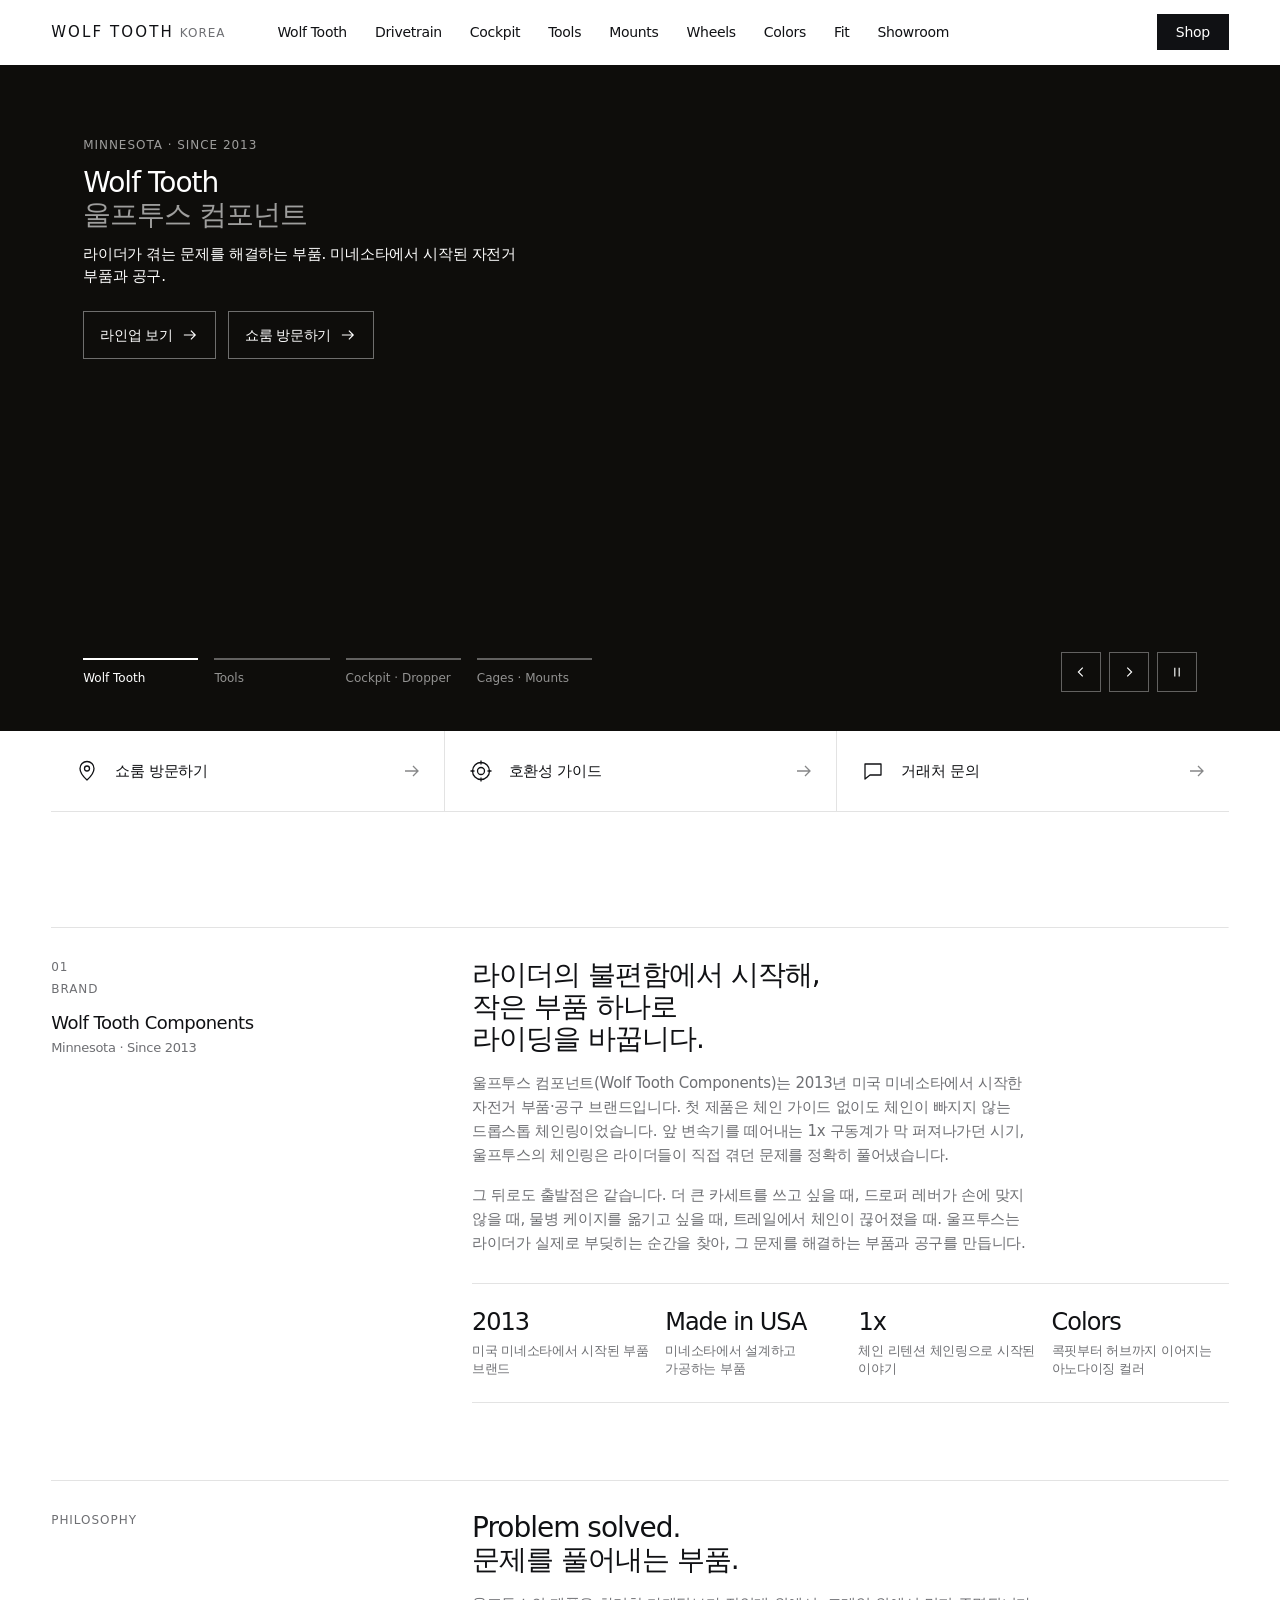
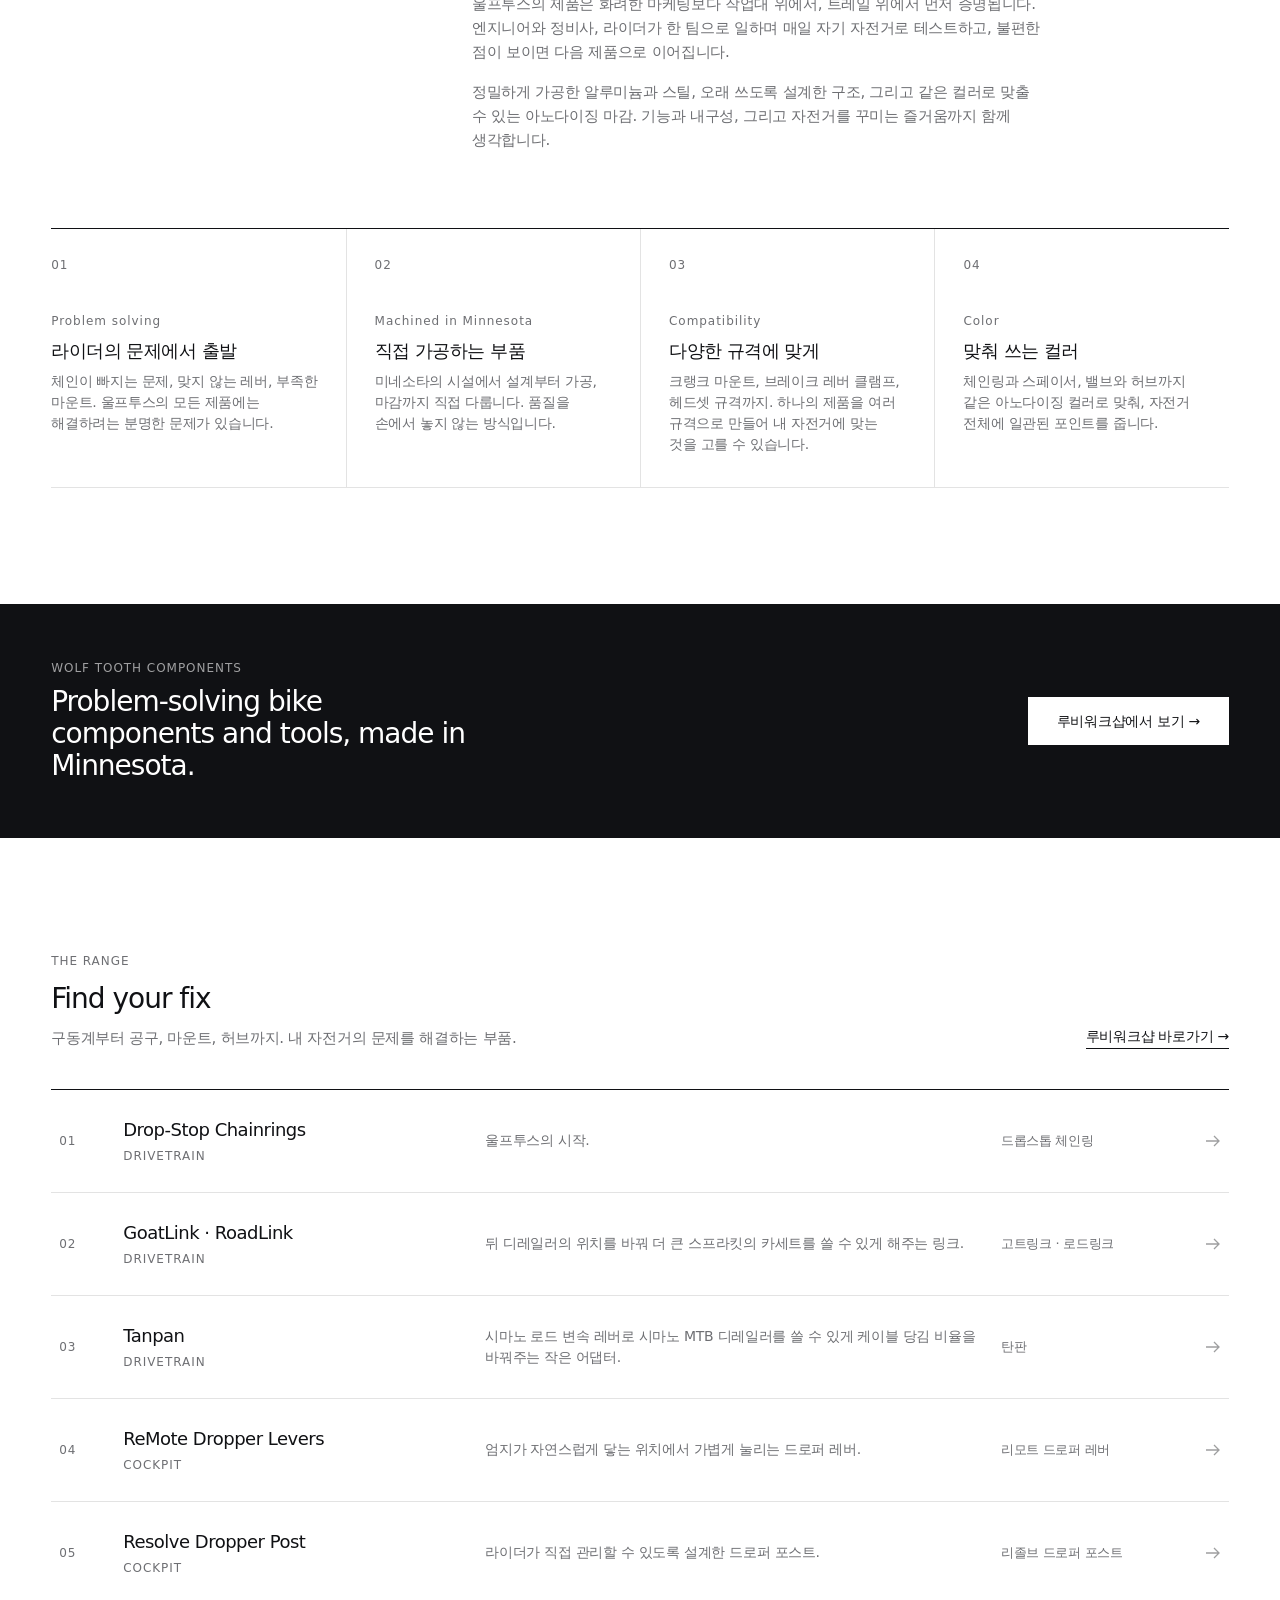
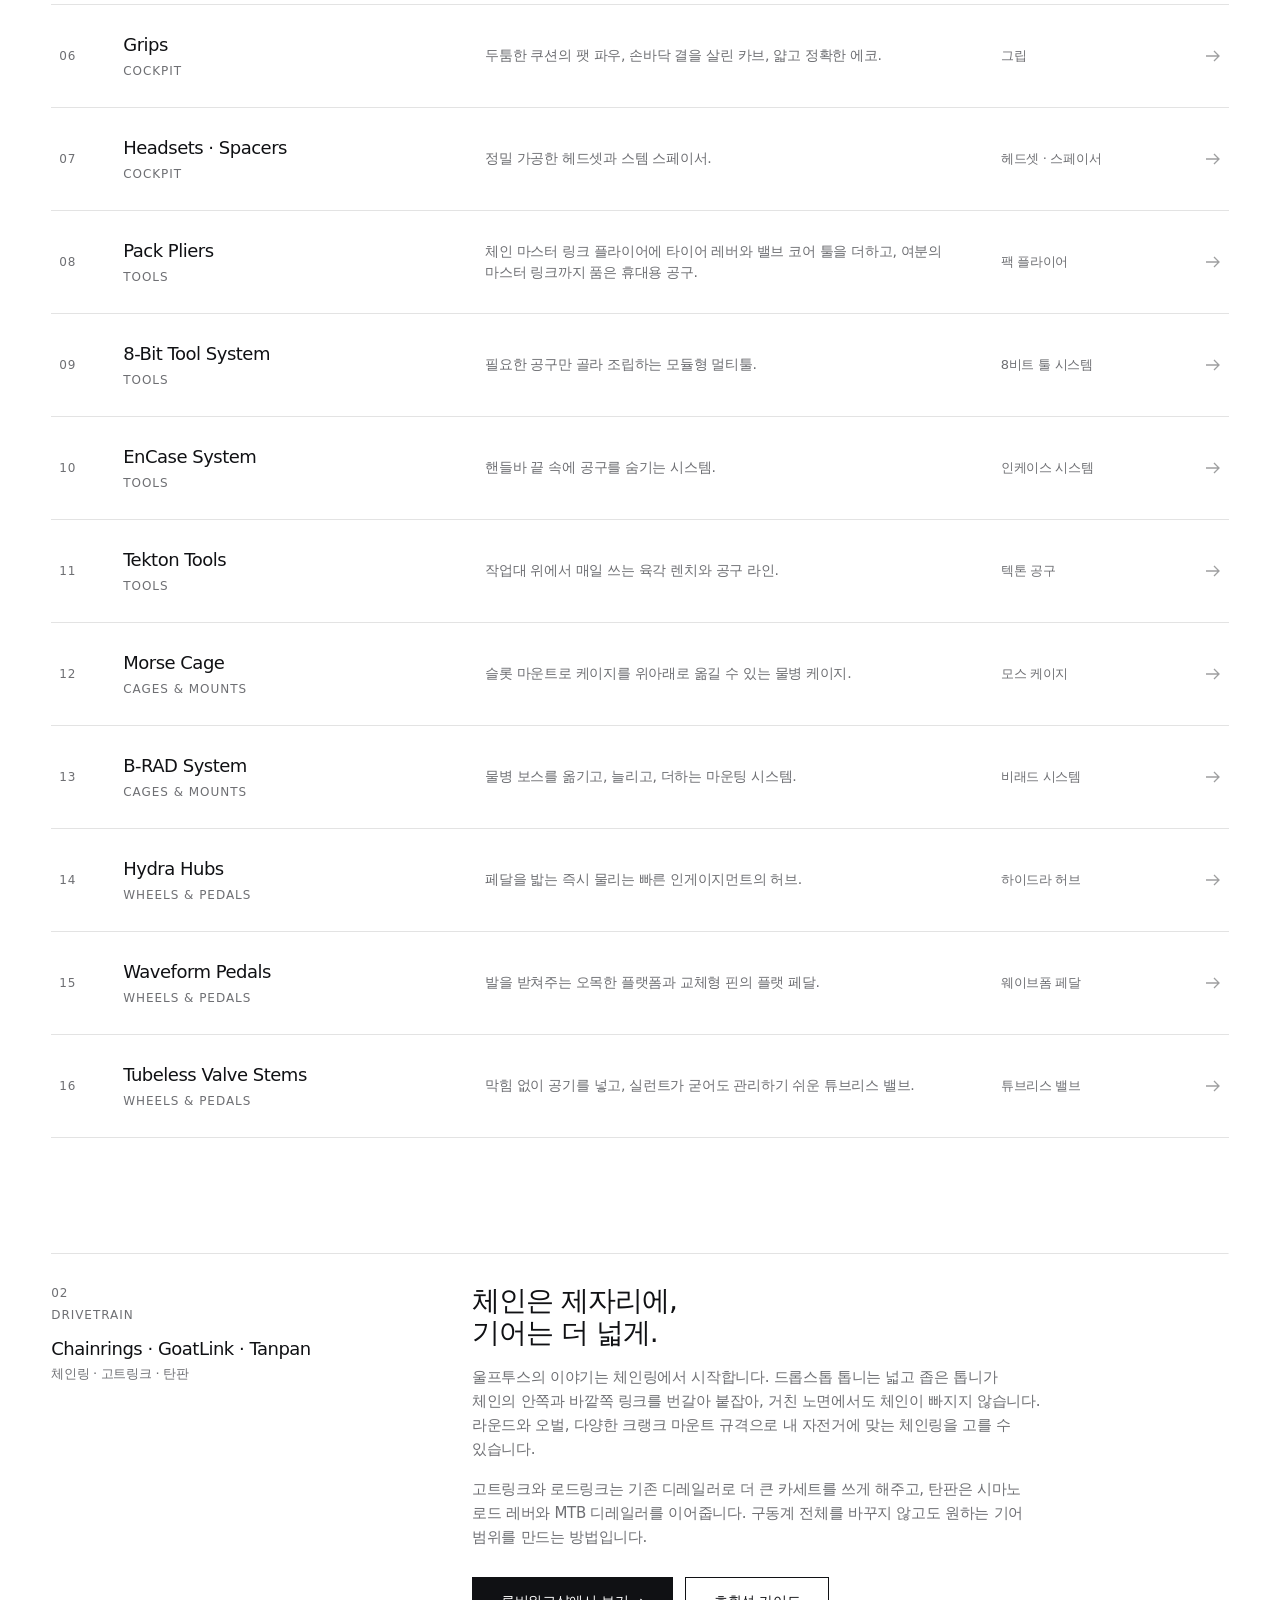
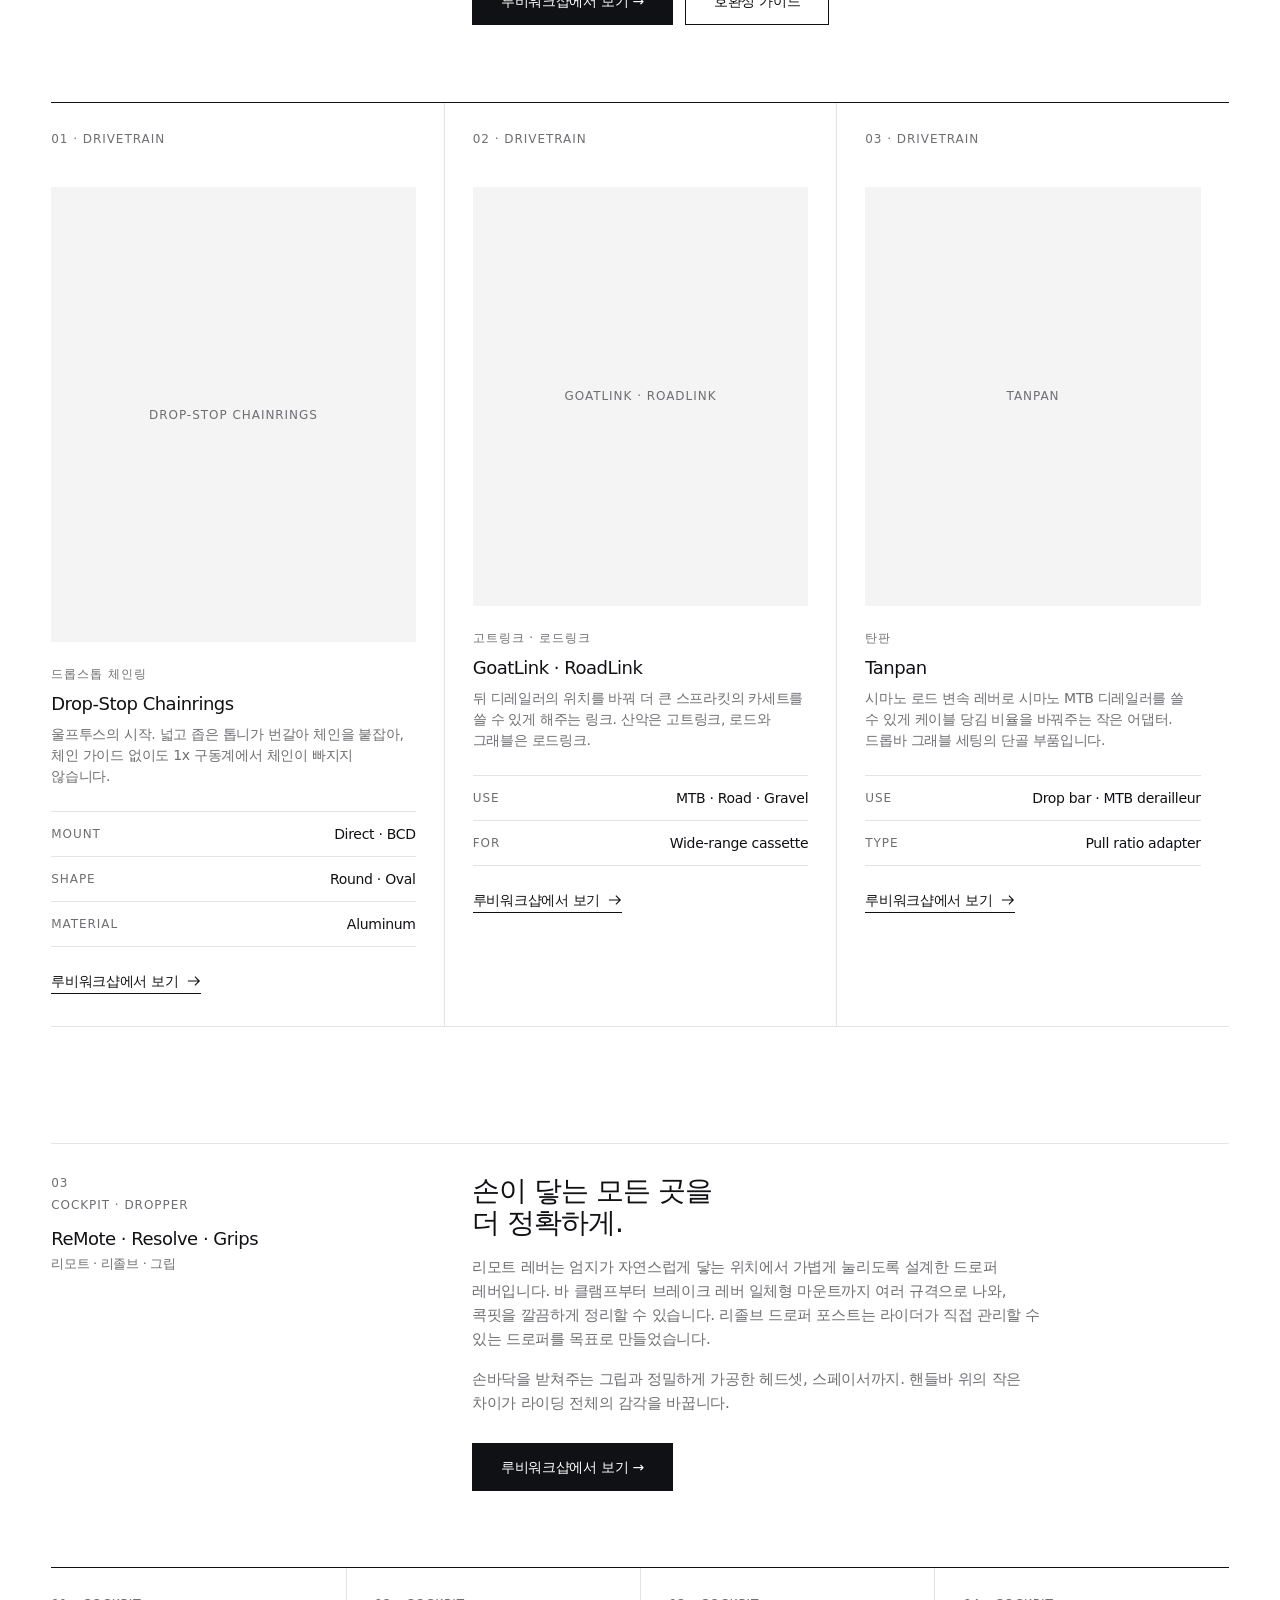
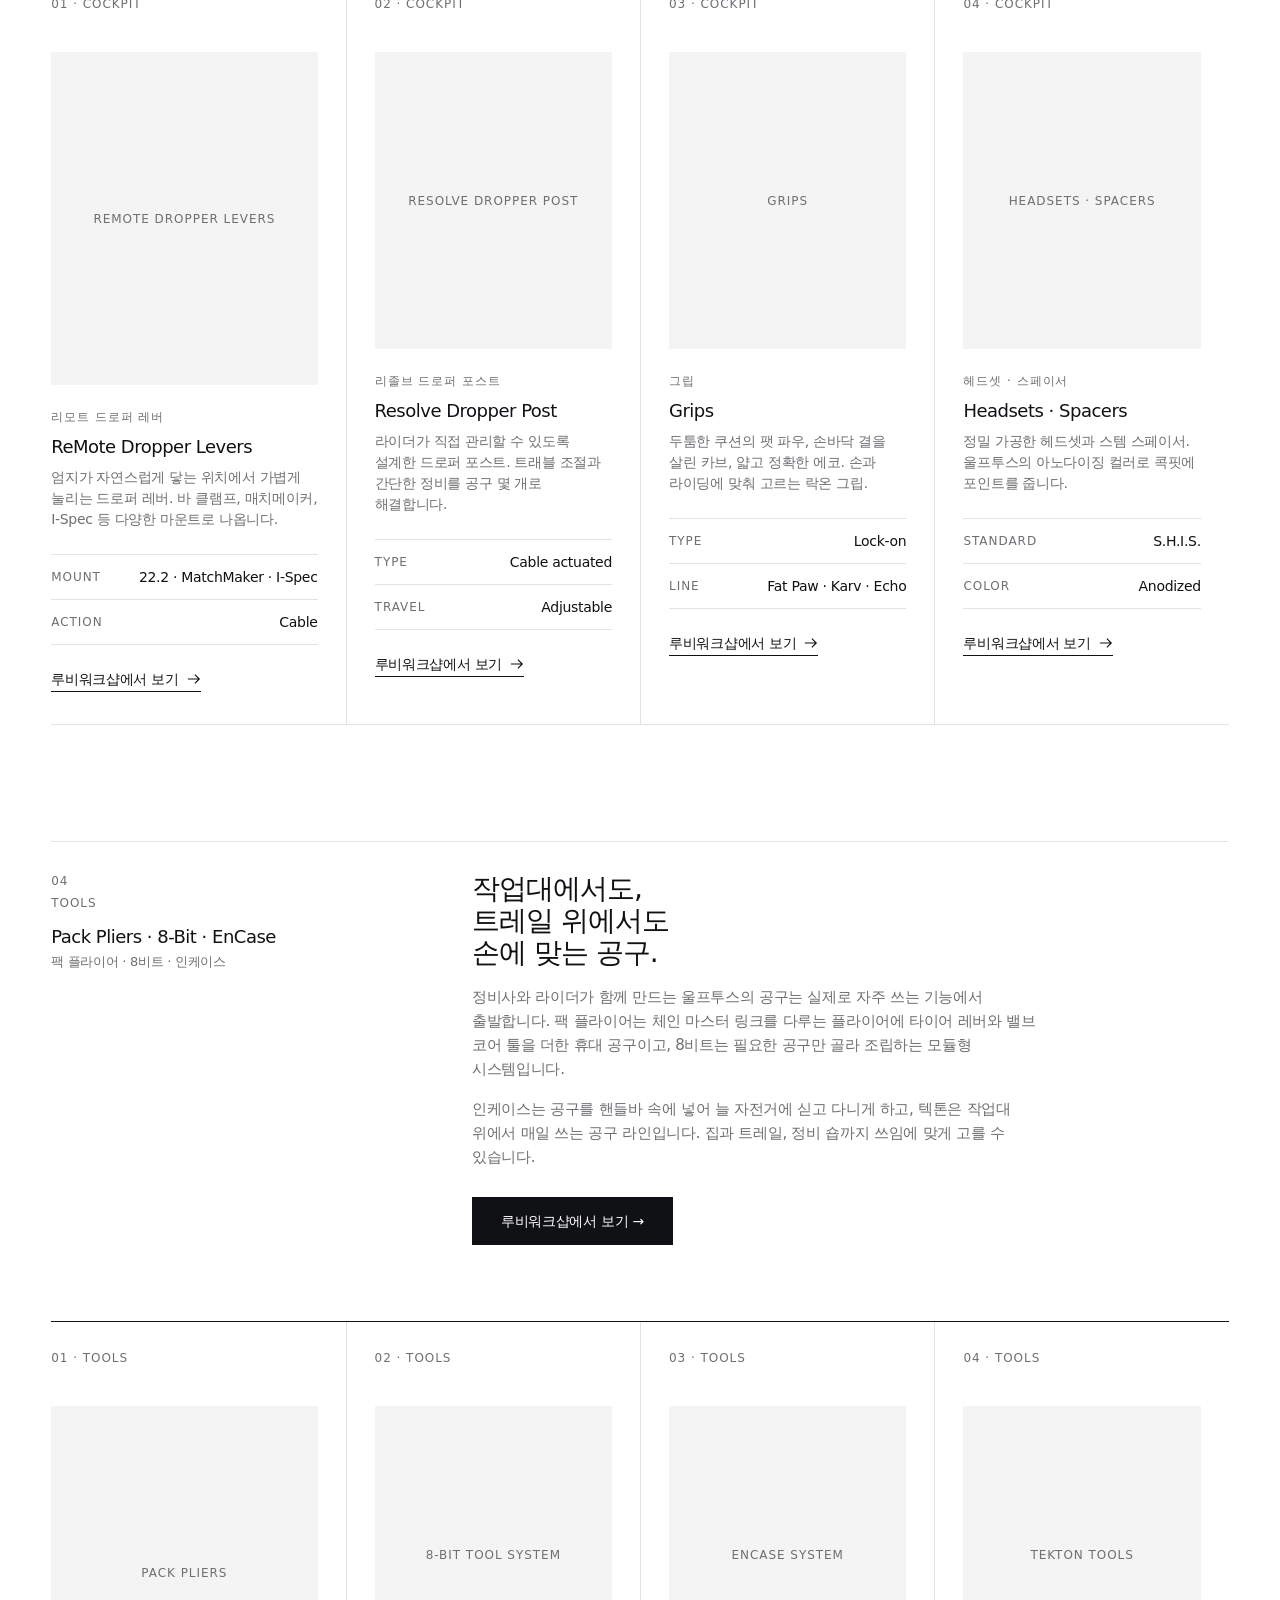
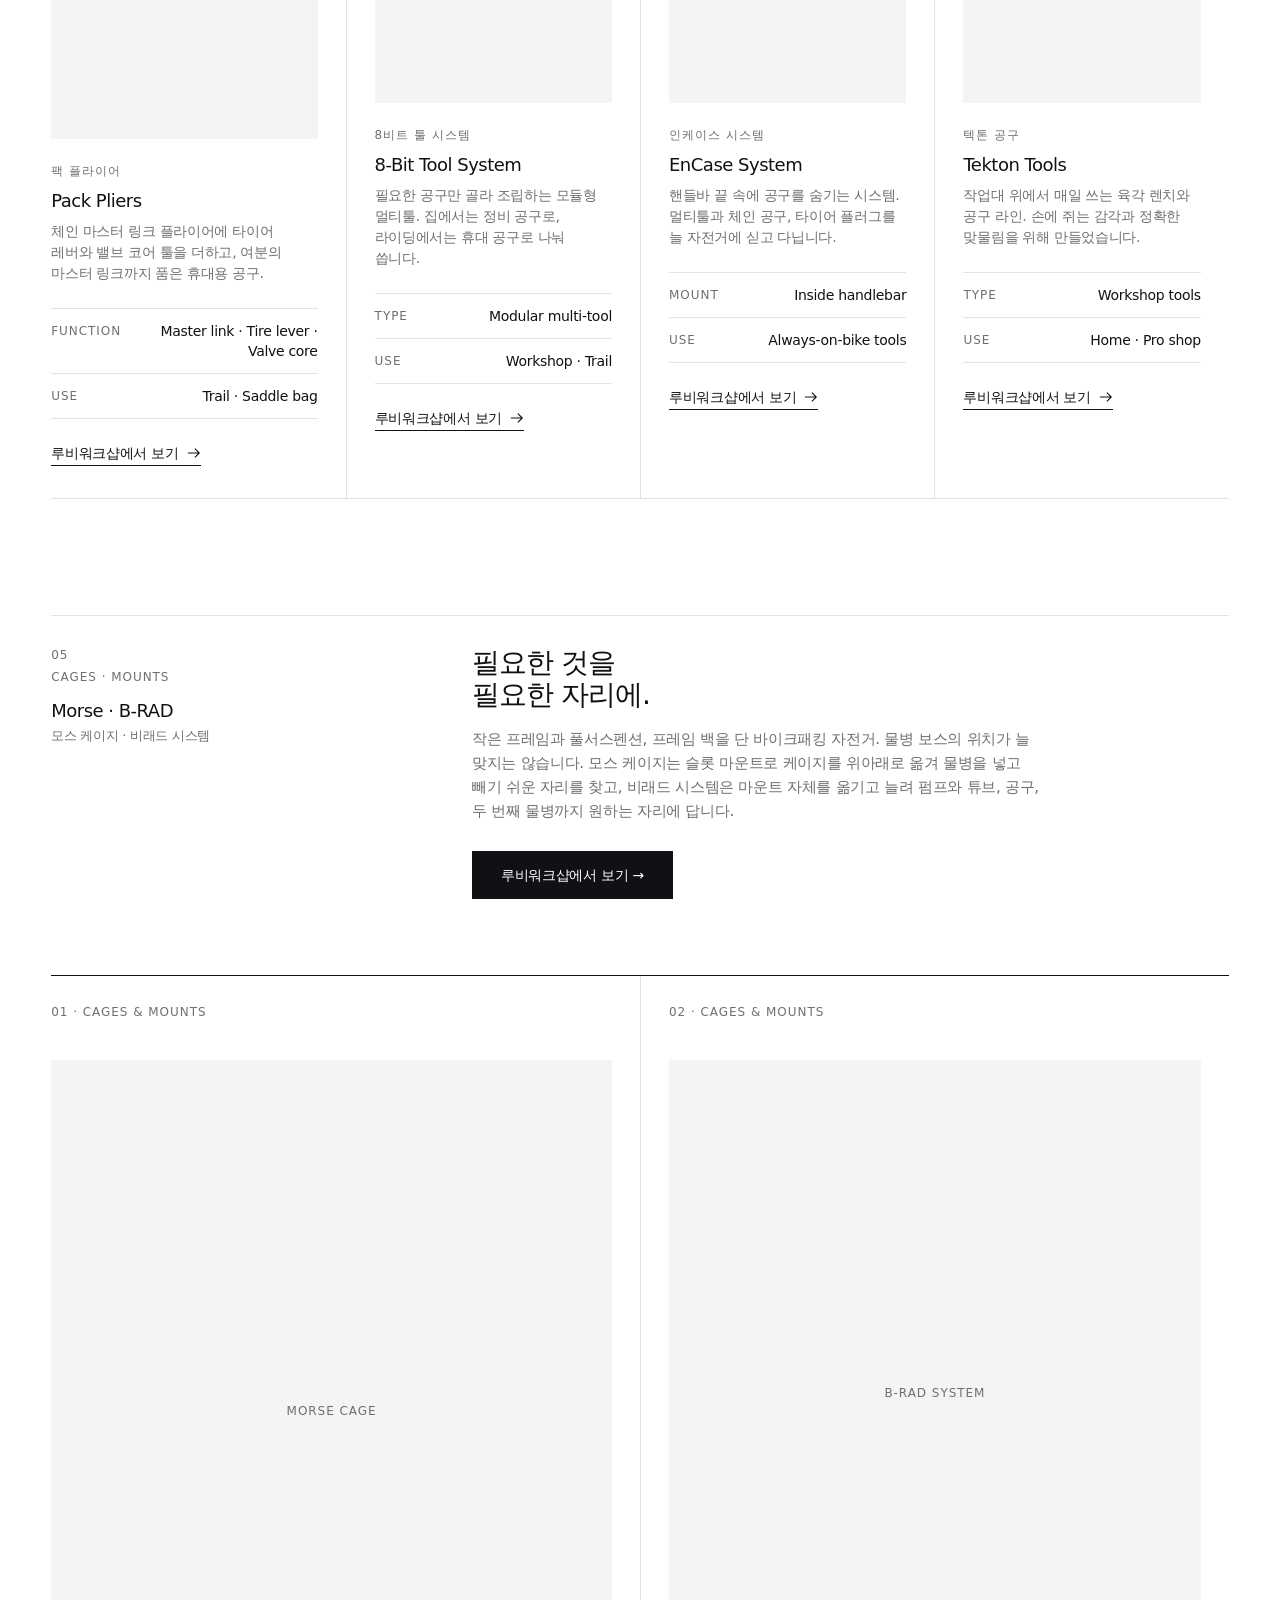
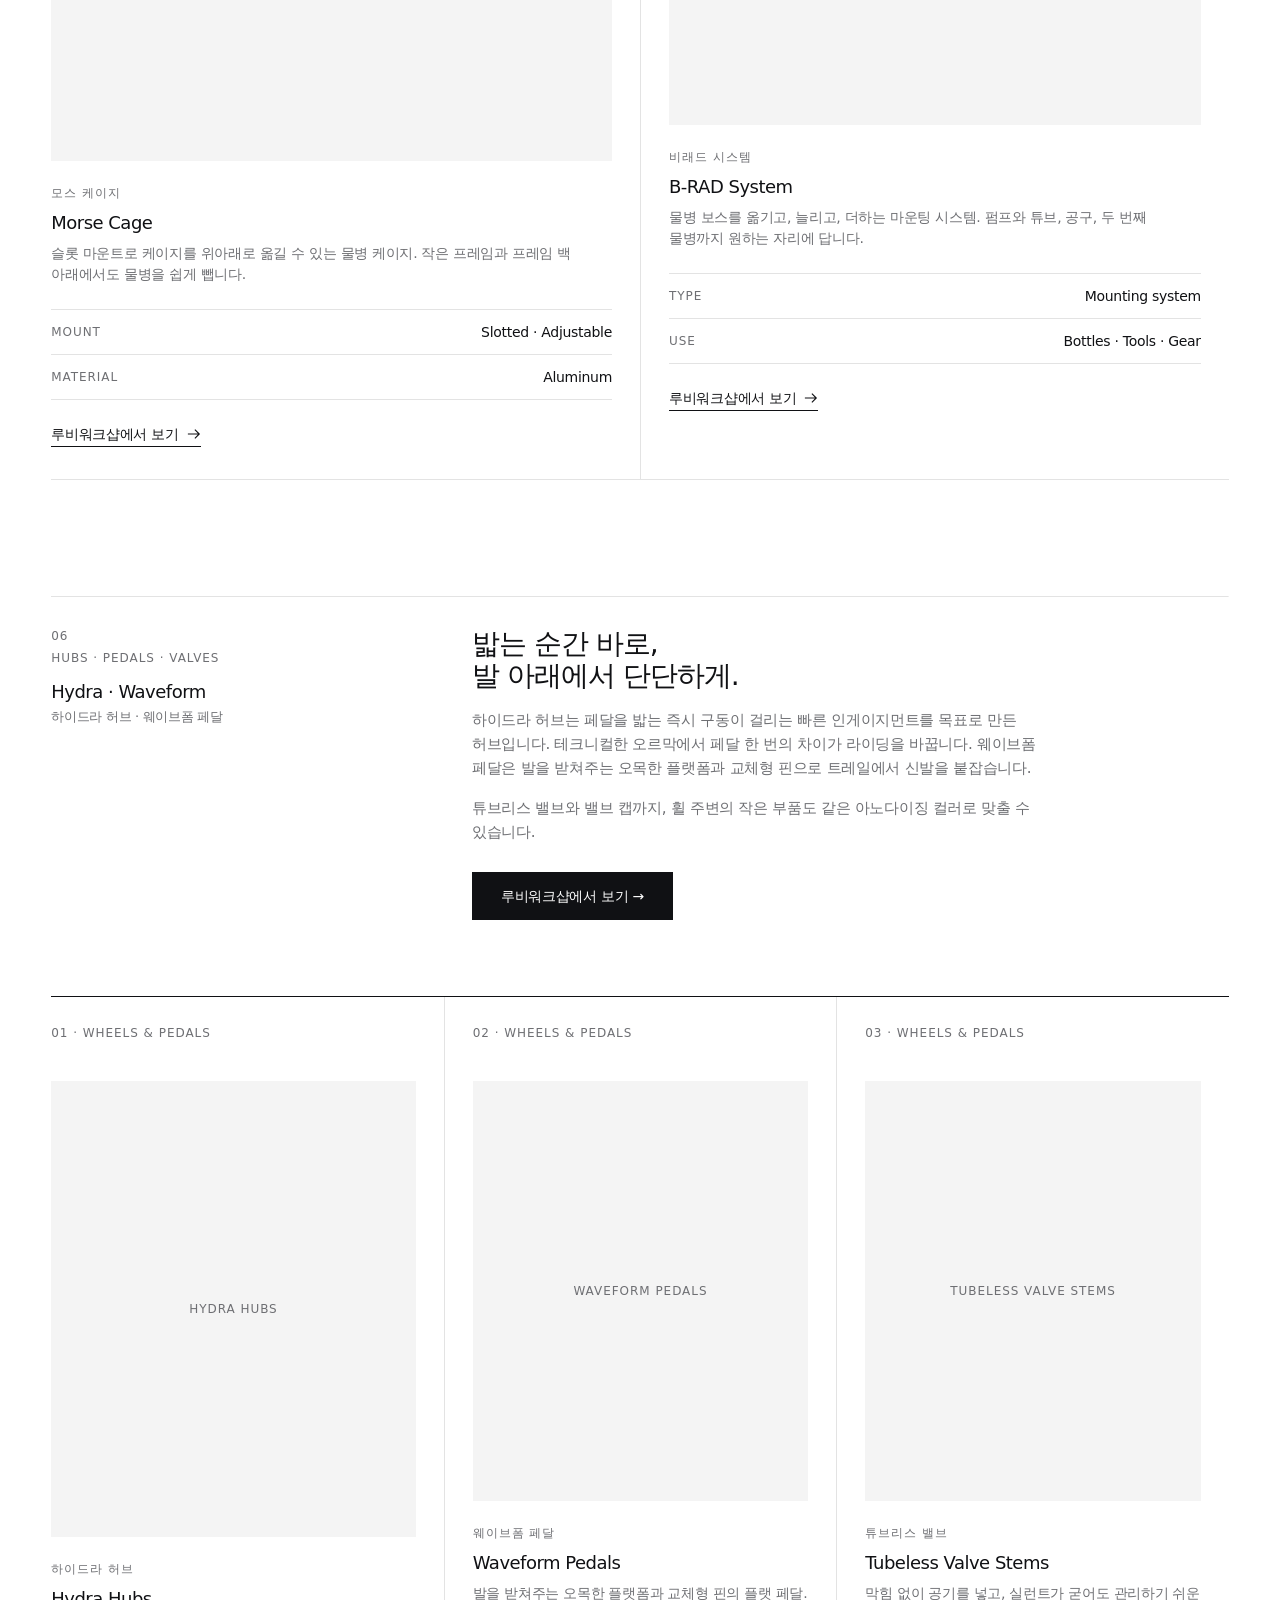
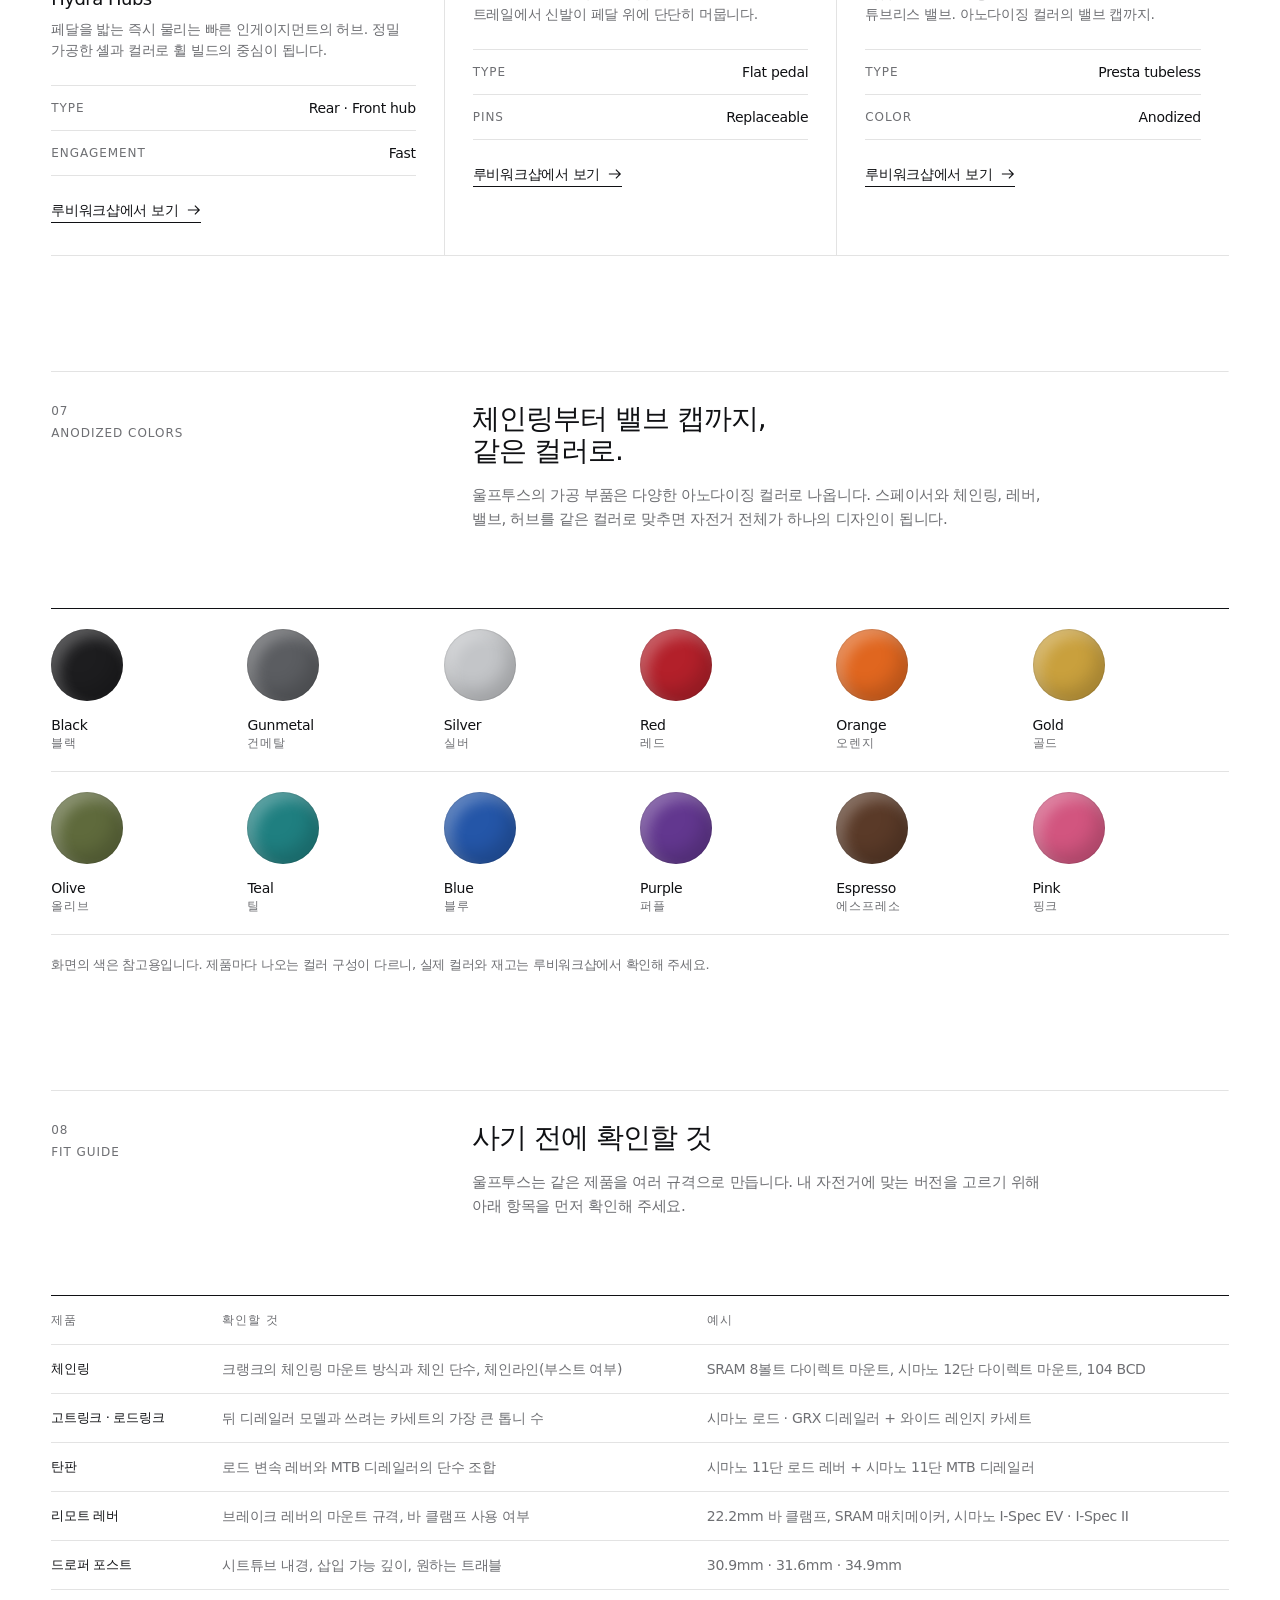
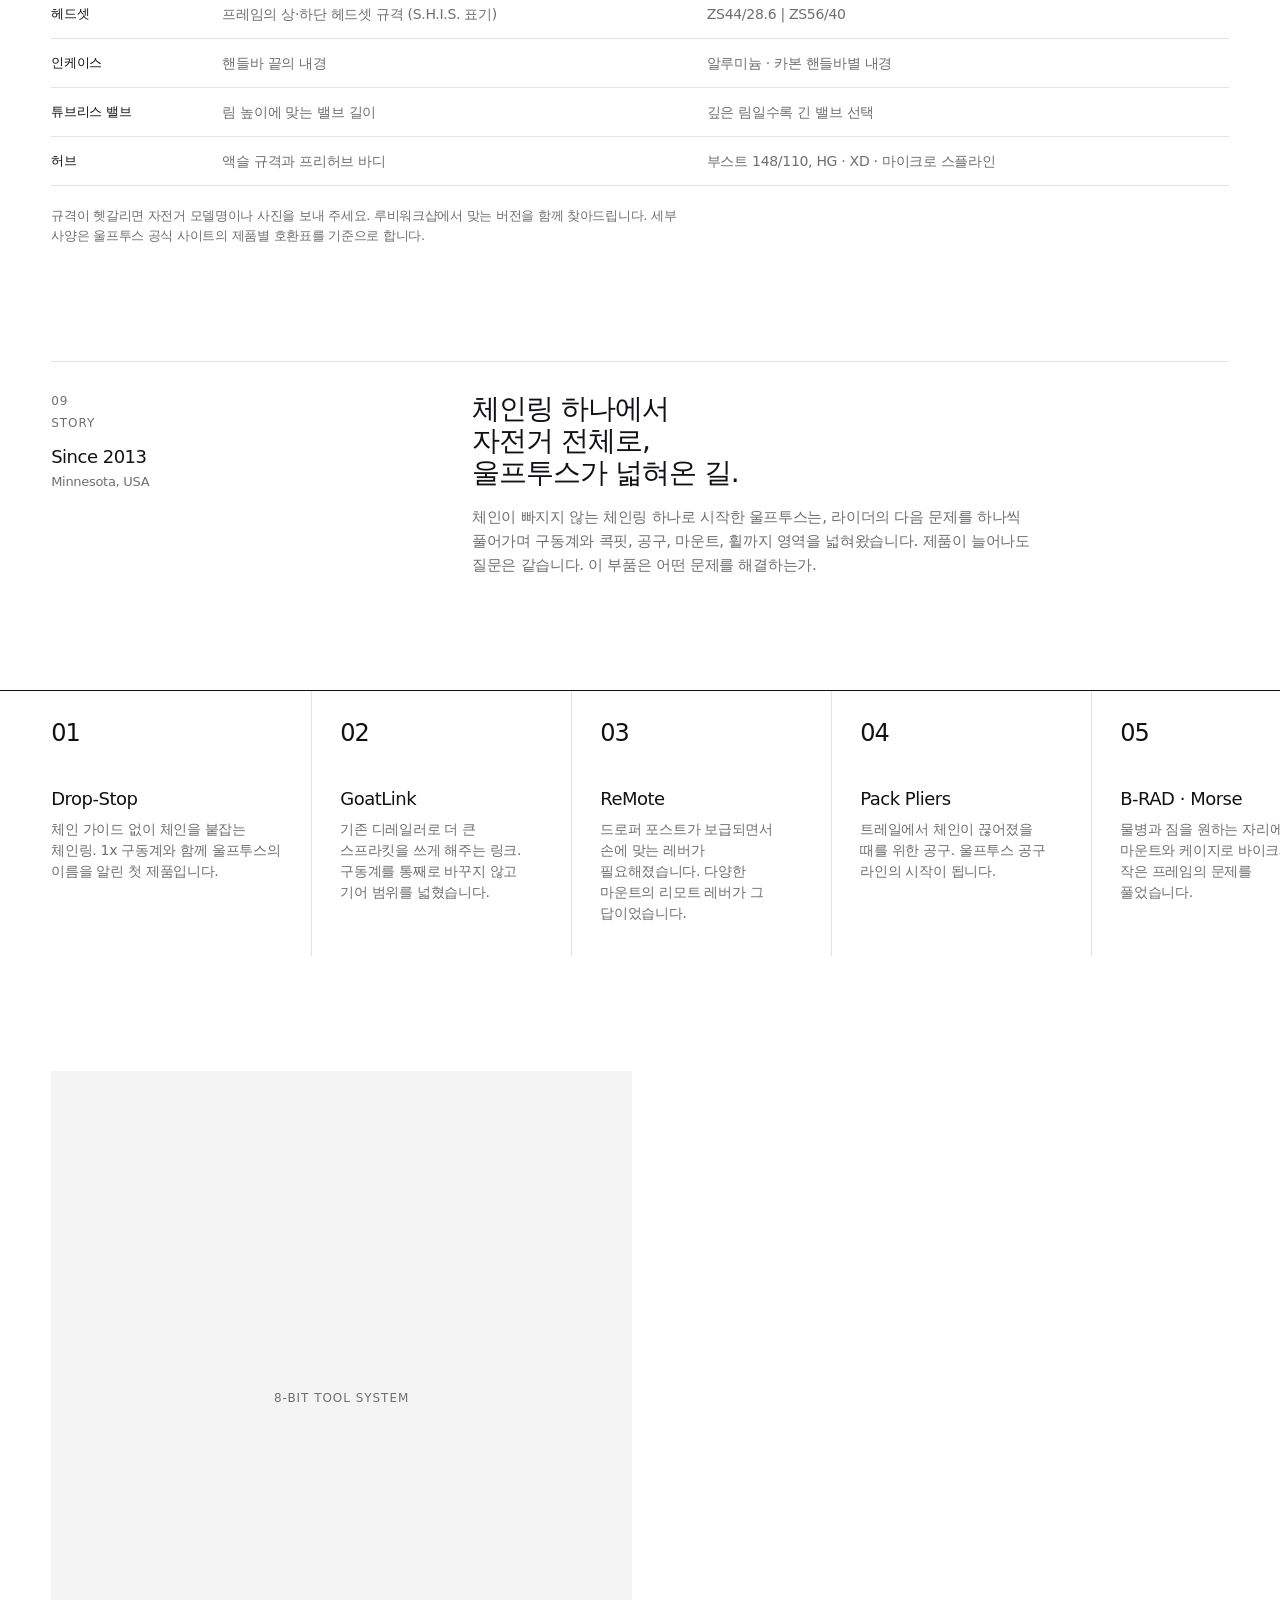
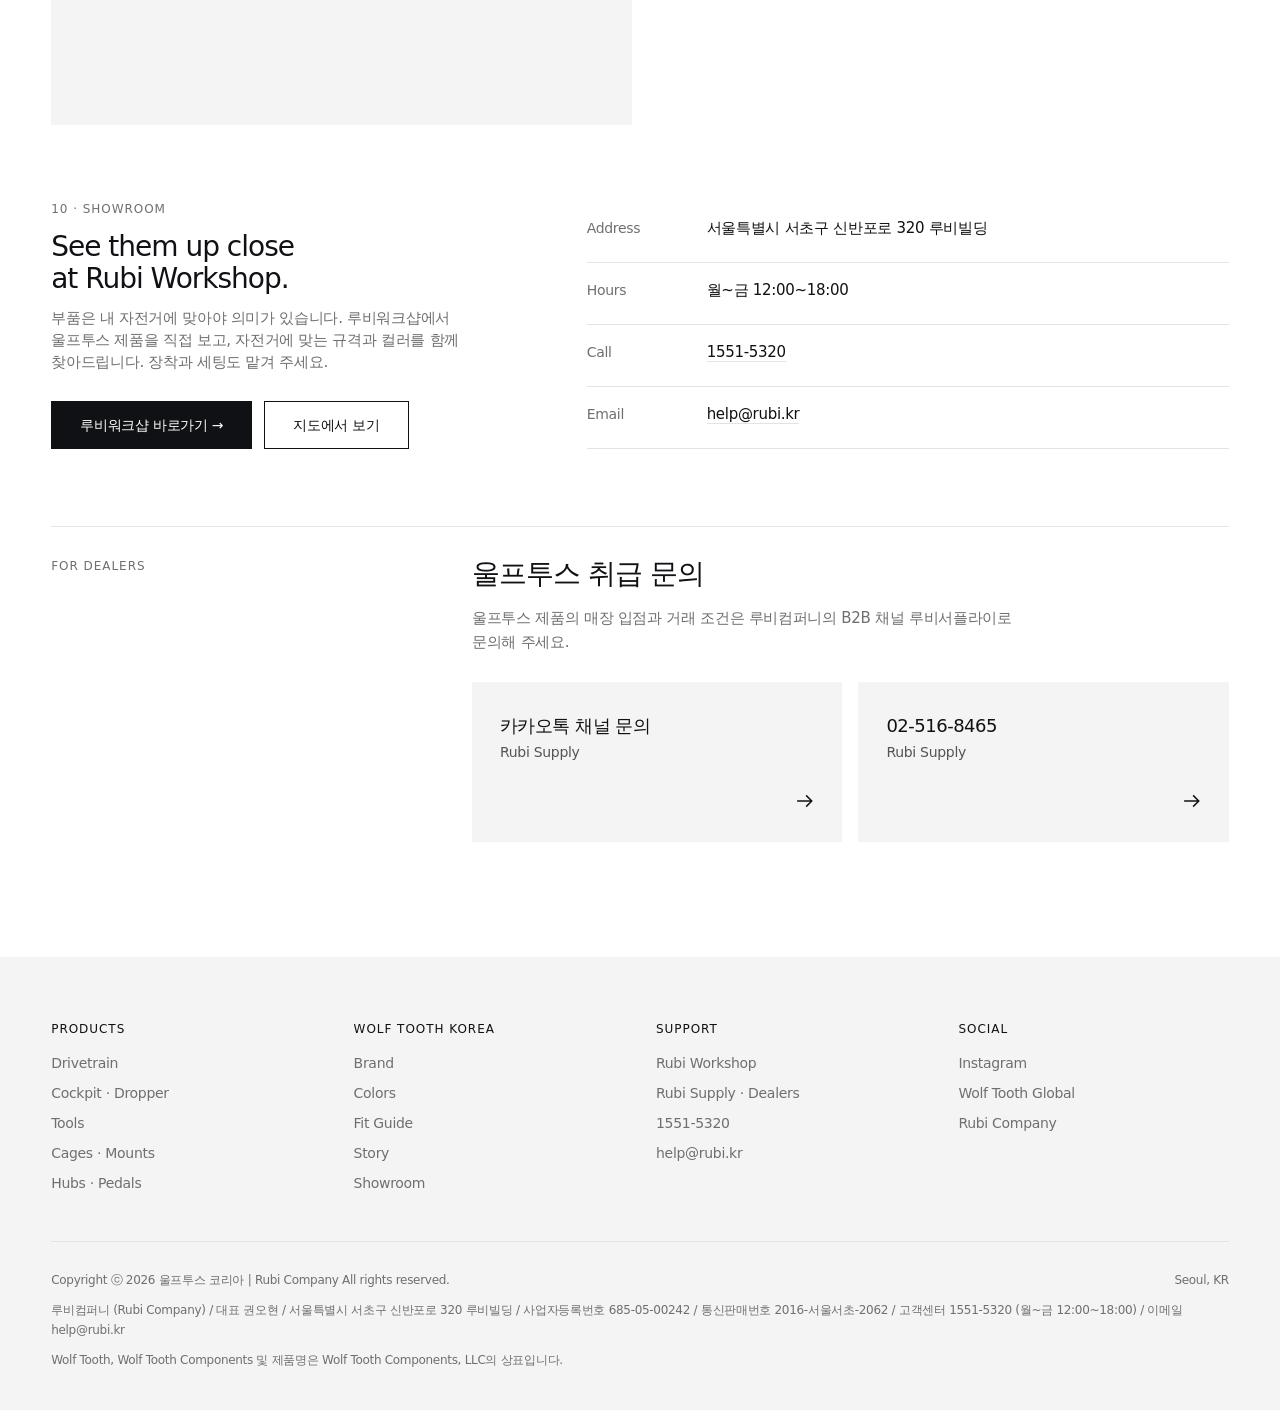
==== index.html @ 7412e8cf "울프투스 코리아 원페이지 브랜드 사이트 (quoc 사이트 구조 기반) Co-Authored-By: Claude Opus 5.5 <noreply@anthropic.com> Claud" ====
<!doctype html>
<html lang="ko">
<head>
<meta charset="utf-8">
<meta name="viewport" content="width=device-width,initial-scale=1,viewport-fit=cover">
<title>울프투스 코리아 | Wolf Tooth Components 자전거 부품 · 공구</title>
<meta name="description" content="울프투스 컴포넌트(Wolf Tooth Components)는 2013년 미국 미네소타에서 시작한 자전거 부품·공구 브랜드입니다. 드롭스톱 체인링, 리모트 드로퍼 레버, 팩 플라이어와 8비트 공구, 모스 케이지와 비래드, 하이드라 허브를 루비워크샵에서 만나보세요.">
<meta name="keywords" content="Wolf Tooth,울프투스,울프투스 컴포넌트,Wolf Tooth Components,울프투스 코리아,체인링,드롭스톱,고트링크,로드링크,탄판,리모트 레버,리졸브 드로퍼,팩 플라이어,8-Bit,인케이스,모스 케이지,B-RAD,하이드라 허브,웨이브폼 페달,루비워크샵">
<meta name="theme-color" content="#ffffff">
<link rel="canonical" href="https://wolftooth.rubiworkshop.com/">

<meta property="og:type" content="website">
<meta property="og:url" content="https://wolftooth.rubiworkshop.com/">
<meta property="og:title" content="울프투스 코리아 | Wolf Tooth Components">
<meta property="og:description" content="라이더가 겪는 문제를 해결하는 부품. 미네소타에서 시작된 자전거 부품과 공구, 울프투스.">
<meta property="og:image" content="https://wolftooth.rubiworkshop.com/images/p/dropstop-1.jpg">
<meta property="og:site_name" content="울프투스 코리아">
<meta property="og:locale" content="ko_KR">
<meta name="twitter:card" content="summary_large_image">
<meta name="twitter:title" content="울프투스 코리아 | Wolf Tooth Components">
<meta name="twitter:description" content="라이더가 겪는 문제를 해결하는 부품. 미네소타에서 시작된 자전거 부품과 공구, 울프투스.">
<meta name="twitter:image" content="https://wolftooth.rubiworkshop.com/images/p/dropstop-1.jpg">
<meta name="robots" content="index,follow">

<link rel="icon" type="image/png" sizes="48x48" href="images/favicon-48.png">
<link rel="icon" type="image/png" sizes="96x96" href="images/favicon-96.png">
<link rel="apple-touch-icon" href="images/apple-touch-icon.png">

<script type="application/ld+json">
{
  "@context": "https://schema.org",
  "@graph": [
    {
      "@type": "Organization",
      "@id": "https://wolftooth.rubiworkshop.com/#organization",
      "name": "울프투스 코리아",
      "alternateName": ["Wolf Tooth Korea", "울프투스 컴포넌트", "Wolf Tooth Components Korea"],
      "url": "https://wolftooth.rubiworkshop.com/",
      "email": "help@rubi.kr",
      "telephone": "+82-1551-5320",
      "address": { "@type": "PostalAddress", "streetAddress": "신반포로 320 루비빌딩", "addressLocality": "서초구", "addressRegion": "서울특별시", "addressCountry": "KR" },
      "parentOrganization": { "@type": "Organization", "name": "루비컴퍼니", "alternateName": "Rubi Company", "url": "https://rubi.kr/" },
      "sameAs": ["https://www.wolftoothcomponents.com/", "https://www.instagram.com/wolftoothcomponents"]
    },
    { "@type": "WebSite", "@id": "https://wolftooth.rubiworkshop.com/#website", "url": "https://wolftooth.rubiworkshop.com/", "name": "울프투스 코리아", "inLanguage": "ko-KR", "publisher": { "@id": "https://wolftooth.rubiworkshop.com/#organization" } },
    {"@type": "Product", "name": "Wolf Tooth Drop-Stop Chainrings", "brand": {"@type": "Brand", "name": "Wolf Tooth Components"}, "category": "Drivetrain", "image": "https://wolftooth.rubiworkshop.com/images/p/dropstop-1.jpg", "description": "울프투스의 시작. 넓고 좁은 톱니가 번갈아 체인을 붙잡아, 체인 가이드 없이도 1x 구동계에서 체인이 빠지지 않습니다."},
    {"@type": "Product", "name": "Wolf Tooth GoatLink · RoadLink", "brand": {"@type": "Brand", "name": "Wolf Tooth Components"}, "category": "Drivetrain", "image": "https://wolftooth.rubiworkshop.com/images/p/goatlink-1.jpg", "description": "뒤 디레일러의 위치를 바꿔 더 큰 스프라킷의 카세트를 쓸 수 있게 해주는 링크. 산악은 고트링크, 로드와 그래블은 로드링크."},
    {"@type": "Product", "name": "Wolf Tooth Tanpan", "brand": {"@type": "Brand", "name": "Wolf Tooth Components"}, "category": "Drivetrain", "image": "https://wolftooth.rubiworkshop.com/images/p/tanpan-1.jpg", "description": "시마노 로드 변속 레버로 시마노 MTB 디레일러를 쓸 수 있게 케이블 당김 비율을 바꿔주는 작은 어댑터. 드롭바 그래블 세팅의 단골 부품입니다."},
    {"@type": "Product", "name": "Wolf Tooth ReMote Dropper Levers", "brand": {"@type": "Brand", "name": "Wolf Tooth Components"}, "category": "Cockpit", "image": "https://wolftooth.rubiworkshop.com/images/p/remote-1.jpg", "description": "엄지가 자연스럽게 닿는 위치에서 가볍게 눌리는 드로퍼 레버. 바 클램프, 매치메이커, I-Spec 등 다양한 마운트로 나옵니다."},
    {"@type": "Product", "name": "Wolf Tooth Resolve Dropper Post", "brand": {"@type": "Brand", "name": "Wolf Tooth Components"}, "category": "Cockpit", "image": "https://wolftooth.rubiworkshop.com/images/p/resolve-1.jpg", "description": "라이더가 직접 관리할 수 있도록 설계한 드로퍼 포스트. 트래블 조절과 간단한 정비를 공구 몇 개로 해결합니다."},
    {"@type": "Product", "name": "Wolf Tooth Grips", "brand": {"@type": "Brand", "name": "Wolf Tooth Components"}, "category": "Cockpit", "image": "https://wolftooth.rubiworkshop.com/images/p/grips-1.jpg", "description": "두툼한 쿠션의 팻 파우, 손바닥 결을 살린 카브, 얇고 정확한 에코. 손과 라이딩에 맞춰 고르는 락온 그립."},
    {"@type": "Product", "name": "Wolf Tooth Headsets · Spacers", "brand": {"@type": "Brand", "name": "Wolf Tooth Components"}, "category": "Cockpit", "image": "https://wolftooth.rubiworkshop.com/images/p/headset-1.jpg", "description": "정밀 가공한 헤드셋과 스템 스페이서. 울프투스의 아노다이징 컬러로 콕핏에 포인트를 줍니다."},
    {"@type": "Product", "name": "Wolf Tooth Pack Pliers", "brand": {"@type": "Brand", "name": "Wolf Tooth Components"}, "category": "Tools", "image": "https://wolftooth.rubiworkshop.com/images/p/packpliers-1.jpg", "description": "체인 마스터 링크 플라이어에 타이어 레버와 밸브 코어 툴을 더하고, 여분의 마스터 링크까지 품은 휴대용 공구."},
    {"@type": "Product", "name": "Wolf Tooth 8-Bit Tool System", "brand": {"@type": "Brand", "name": "Wolf Tooth Components"}, "category": "Tools", "image": "https://wolftooth.rubiworkshop.com/images/p/8bit-1.jpg", "description": "필요한 공구만 골라 조립하는 모듈형 멀티툴. 집에서는 정비 공구로, 라이딩에서는 휴대 공구로 나눠 씁니다."},
    {"@type": "Product", "name": "Wolf Tooth EnCase System", "brand": {"@type": "Brand", "name": "Wolf Tooth Components"}, "category": "Tools", "image": "https://wolftooth.rubiworkshop.com/images/p/encase-1.jpg", "description": "핸들바 끝 속에 공구를 숨기는 시스템. 멀티툴과 체인 공구, 타이어 플러그를 늘 자전거에 싣고 다닙니다."},
    {"@type": "Product", "name": "Wolf Tooth Tekton Tools", "brand": {"@type": "Brand", "name": "Wolf Tooth Components"}, "category": "Tools", "image": "https://wolftooth.rubiworkshop.com/images/p/tekton-1.jpg", "description": "작업대 위에서 매일 쓰는 육각 렌치와 공구 라인. 손에 쥐는 감각과 정확한 맞물림을 위해 만들었습니다."},
    {"@type": "Product", "name": "Wolf Tooth Morse Cage", "brand": {"@type": "Brand", "name": "Wolf Tooth Components"}, "category": "Cages & Mounts", "image": "https://wolftooth.rubiworkshop.com/images/p/morse-1.jpg", "description": "슬롯 마운트로 케이지를 위아래로 옮길 수 있는 물병 케이지. 작은 프레임과 프레임 백 아래에서도 물병을 쉽게 뺍니다."},
    {"@type": "Product", "name": "Wolf Tooth B-RAD System", "brand": {"@type": "Brand", "name": "Wolf Tooth Components"}, "category": "Cages & Mounts", "image": "https://wolftooth.rubiworkshop.com/images/p/brad-1.jpg", "description": "물병 보스를 옮기고, 늘리고, 더하는 마운팅 시스템. 펌프와 튜브, 공구, 두 번째 물병까지 원하는 자리에 답니다."},
    {"@type": "Product", "name": "Wolf Tooth Hydra Hubs", "brand": {"@type": "Brand", "name": "Wolf Tooth Components"}, "category": "Wheels & Pedals", "image": "https://wolftooth.rubiworkshop.com/images/p/hydra-1.jpg", "description": "페달을 밟는 즉시 물리는 빠른 인게이지먼트의 허브. 정밀 가공한 셸과 컬러로 휠 빌드의 중심이 됩니다."},
    {"@type": "Product", "name": "Wolf Tooth Waveform Pedals", "brand": {"@type": "Brand", "name": "Wolf Tooth Components"}, "category": "Wheels & Pedals", "image": "https://wolftooth.rubiworkshop.com/images/p/waveform-1.jpg", "description": "발을 받쳐주는 오목한 플랫폼과 교체형 핀의 플랫 페달. 트레일에서 신발이 페달 위에 단단히 머뭅니다."},
    {"@type": "Product", "name": "Wolf Tooth Tubeless Valve Stems", "brand": {"@type": "Brand", "name": "Wolf Tooth Components"}, "category": "Wheels & Pedals", "image": "https://wolftooth.rubiworkshop.com/images/p/valve-1.jpg", "description": "막힘 없이 공기를 넣고, 실런트가 굳어도 관리하기 쉬운 튜브리스 밸브. 아노다이징 컬러의 밸브 캡까지."}
  ]
}
</script>

<style>

/* 서체: rubi.kr과 같은 체계
   영문·숫자·기호는 Pretendard, 한글은 에스코어 드림(4 Regular). 웨이트는 400 하나로 통일합니다.
   Pretendard에는 한글 글리프가 있으므로 라틴 unicode-range를 지정해 한글이 Pretendard로 나오지 않게 합니다. */
@font-face{font-family:"RubiLatin";font-weight:400;font-display:swap;src:url("https://cdn.jsdelivr.net/gh/orioncactus/pretendard@v1.3.9/dist/web/static/woff2/Pretendard-Regular.woff2") format("woff2");unicode-range:U+0000-00FF,U+0131,U+0152-0153,U+02BB-02BC,U+02C6,U+02DA,U+02DC,U+2000-206F,U+2074,U+20AC,U+2122,U+2190-2199,U+2212,U+2215}
@font-face{font-family:"RubiKo";font-weight:400;font-display:swap;src:url("https://fastly.jsdelivr.net/gh/projectnoonnu/noonfonts_six@1.2/S-CoreDream-4Regular.woff") format("woff")}

/* rubi.kr(Polestar 문법): 흑백 위주, 각진 버튼, 얇은 라인, 가벼운 헤드라인, 포인트 컬러는 아주 드물게 */
:root{
  --bg:#ffffff;
  --surface:#f4f4f4;
  --shot:#fafafa;
  --fg:#101114;
  --muted:#6e6f73;
  --line:#e3e3e3;
  --dark:#101114;
  --on-dark:#ffffff;
  --accent:#c9a36a;
  --font:"RubiLatin","RubiKo","Apple SD Gothic Neo","Noto Sans KR",system-ui,sans-serif;
  /* 글자 크기 체계 (PC / 모바일)
     제목 28/32 · 24/28, 강조 수치 24, 카드 제목 18, 본문 15/22 · 14/21, 버튼·메뉴 14, 캡션 13, 라벨 12 (12px 미만 없음) */
  --ls:-0.3px;
  --ls-title:-1px;
  --ls-label:.08em;
  --gutter:clamp(16px,4vw,56px);
  --max:1440px;
  --header-h:64px;
}
@media (prefers-color-scheme:dark){
  :root:not([data-theme="light"]){--bg:#101114;--surface:#1a1b1f;--fg:#f2f2f2;--muted:#9a9ba0;--line:#2a2b30;color-scheme:dark}
}
:root[data-theme="dark"]{--bg:#101114;--surface:#1a1b1f;--fg:#f2f2f2;--muted:#9a9ba0;--line:#2a2b30;color-scheme:dark}

*{box-sizing:border-box}
html{scroll-behavior:smooth;scroll-padding-top:var(--header-h);-webkit-text-size-adjust:100%}
body{margin:0;background:var(--bg);color:var(--fg);font-family:var(--font);font-weight:400;font-size:15px;line-height:22px;letter-spacing:var(--ls);font-synthesis:none;-webkit-font-smoothing:antialiased;overflow-x:hidden;word-break:keep-all;overflow-wrap:anywhere}
html[lang="en"] body,html[lang="ja"] body{word-break:normal}
html[lang="ja"] body{line-break:strict}
a{color:inherit;text-decoration:none}
h1,h2,h3,h4,h5,b,strong,th{font-weight:400}
p,figure,dl,dd,ol,ul{margin:0}
img{display:block;max-width:100%}
button{font:inherit;color:inherit}
:focus-visible{outline:2px solid var(--accent);outline-offset:3px}
.sr-only{position:absolute;width:1px;height:1px;padding:0;margin:-1px;overflow:hidden;clip:rect(0,0,0,0);white-space:nowrap;border:0}
.container{max-width:var(--max);margin:0 auto;padding-inline:var(--gutter)}
.mt{margin-top:clamp(40px,6vw,80px)}

/* ---------- 헤더 ---------- */
header.site{position:sticky;top:0;z-index:50;background:var(--bg);border-bottom:1px solid transparent;transition:border-color .2s}
header.site.scrolled,body.menu-open header.site{border-bottom-color:var(--line)}
.bar{height:var(--header-h);display:flex;align-items:center;gap:40px}
.logo{flex:none;display:block;height:17px}
.logo img{height:17px;width:auto;max-width:none;filter:brightness(0)}
@media (prefers-color-scheme:dark){:root:not([data-theme="light"]) .logo img{filter:brightness(0) invert(1)}}
:root[data-theme="dark"] .logo img{filter:brightness(0) invert(1)}
.menu{display:flex;gap:4px;margin:0;padding:0;list-style:none;height:100%}
.menu li{height:100%;display:flex;align-items:center}
.menu a{font-size:14px;line-height:20px;padding:8px 12px;position:relative;white-space:nowrap}
.menu a::after{content:"";position:absolute;left:12px;right:12px;bottom:0;height:1px;background:var(--fg);transform:scaleX(0);transform-origin:left;transition:transform .25s}
.menu a.on::after,.menu a:hover::after{transform:scaleX(1)}
.tools{margin-left:auto;display:flex;align-items:center;gap:20px}
.lang{display:flex;gap:2px}
.lang a{font-size:12px;line-height:16px;letter-spacing:var(--ls-label);color:var(--muted);padding:4px 6px}
.lang a.on,.lang a:hover{color:var(--fg)}
.shop{display:inline-flex;align-items:center;min-height:36px;padding:0 18px;font-size:14px;line-height:1;background:var(--fg);color:var(--bg);border:1px solid var(--fg);transition:background .2s,color .2s}
.shop:hover{background:transparent;color:var(--fg)}
.icon-btn{all:unset;cursor:pointer;display:grid;place-items:center;width:36px;height:36px}
.icon-btn svg{width:20px;height:20px}
.burger{display:none}
.drawer{display:none}
@media (max-width:1080px){
  .menu,.tools .lang{display:none}
  .burger{display:grid}
  .bar{gap:16px}
  .tools{gap:8px}
  .drawer{position:fixed;inset:var(--header-h) 0 0 0;background:var(--bg);z-index:49;overflow-y:auto;padding:8px var(--gutter) 40px;transform:translateX(100%);transition:transform .3s ease;display:block;visibility:hidden}
  body.menu-open .drawer{transform:none;visibility:visible}
  .dlist{list-style:none;margin:0;padding:0}
  .dlist a{display:flex;justify-content:space-between;padding:18px 0;font-size:18px;line-height:24px;border-bottom:1px solid var(--line)}
  .dlist small{font-size:12px;color:var(--muted);font-variant-numeric:tabular-nums}
  .drawer .lang{display:flex;margin-top:24px;gap:8px}
  .drawer .lang a{font-size:14px}
}
.ico-close{display:none}
body.menu-open .ico-menu{display:none}
body.menu-open .ico-close{display:block}

/* ---------- 버튼, 링크 ---------- */
.btns{display:flex;flex-wrap:wrap;gap:12px}
.btn{display:inline-flex;align-items:center;justify-content:center;min-height:48px;padding:0 28px;font-size:14px;line-height:1;border:1px solid currentColor;transition:background .2s,color .2s,border-color .2s}
.btn.solid{background:var(--fg);color:var(--bg);border-color:var(--fg)}
.btn.solid:hover{background:transparent;color:var(--fg)}
.btn.ghost:hover{background:var(--fg);color:var(--bg)}
.on-dark .btn.solid{background:var(--on-dark);color:var(--dark);border-color:var(--on-dark)}
.on-dark .btn.solid:hover{background:transparent;color:var(--on-dark)}
.on-dark .btn.ghost{color:var(--on-dark)}
.on-dark .btn.ghost:hover{background:var(--on-dark);color:var(--dark)}
.link{display:inline-flex;align-items:center;gap:8px;font-size:14px;line-height:20px;border-bottom:1px solid currentColor;padding-bottom:2px}
.link svg{width:14px;height:14px;transition:transform .2s}
.link:hover svg{transform:translateX(3px)}

/* ---------- 히어로 슬라이드 (루비워크샵 메인 히어로와 같은 구조) ---------- */
.rh{--rh-fg:#fff;--rh-fg-sub:rgba(255,255,255,.6);--rh-line:rgba(255,255,255,.35);--rh-max:1600px;--rh-gutter:clamp(20px,6.5vw,112px);--rh-side:max(0px,calc((100% - var(--rh-max)) / 2));--rh-h:clamp(520px,52vw,860px);position:relative;overflow:hidden;background:#0e0d0b;height:min(var(--rh-h),calc(100vh - var(--header-h)));min-height:480px;color:var(--rh-fg)}
.rh-slide{position:absolute;inset:0;opacity:0;visibility:hidden;transition:opacity 1s,visibility 0s linear 1s}
.rh-slide.is-active{opacity:1;visibility:visible;transition:opacity 1s;z-index:1}
.rh-inner{position:absolute;top:0;bottom:0;left:50%;width:min(100%,var(--rh-max));transform:translateX(-50%)}
.rh-media{position:absolute;inset:0;overflow:hidden}
.rh-media img{width:100%;height:100%;object-fit:cover;display:block;transform:scale(1.06);transition:transform 7s cubic-bezier(.2,.6,.2,1)}
.rh-slide.is-active .rh-media img{transform:scale(1)}
.rh-media.fit-stage{inset:0 0 0 34%;overflow:visible}
.rh-media.fit-stage img{position:absolute;top:0;right:0;width:auto;height:100%;max-width:none;transform-origin:right bottom;-webkit-mask-image:linear-gradient(90deg,transparent 0,#000 18%);mask-image:linear-gradient(90deg,transparent 0,#000 18%)}
@media (min-width:1601px){.rh-media.fit-stage img{-webkit-mask-image:linear-gradient(90deg,transparent 0,#000 22%,#000 82%,transparent 100%);mask-image:linear-gradient(90deg,transparent 0,#000 22%,#000 82%,transparent 100%)}}
.rh-shade{position:absolute;inset:0;pointer-events:none;background:linear-gradient(100deg,rgba(0,0,0,.55) 0%,rgba(0,0,0,.2) 34%,rgba(0,0,0,0) 55%),linear-gradient(0deg,rgba(0,0,0,.5) 0%,rgba(0,0,0,0) 26%)}
.rh-copy{position:absolute;z-index:2;top:clamp(32px,7vw,72px);left:var(--rh-gutter);max-width:480px;padding-right:20px}
.rh-eyebrow{font-size:12px;line-height:16px;letter-spacing:.08em;text-transform:uppercase;color:var(--rh-fg-sub);margin:0 0 14px}
.rh-title,.rh-sub{font-size:28px;line-height:32px;font-weight:400;letter-spacing:-1px;margin:0}
.rh-sub{color:var(--rh-fg-sub)}
.rh-sub:empty{display:none}
.rh-desc{margin:12px 0 0;font-size:15px;line-height:22px}
.rh-ctas{display:flex;flex-wrap:wrap;gap:12px;margin-top:24px}
.rh-btn{display:inline-flex;align-items:center;gap:10px;height:48px;padding:0 18px 0 16px;border:1px solid rgba(255,255,255,.4);color:var(--rh-fg);font-size:14px;line-height:1;background:transparent;transition:background .25s,color .25s,border-color .25s}
.rh-btn svg{width:14px;height:14px;transition:transform .25s}
.rh-btn:hover{background:#fff;border-color:#fff;color:#111}
.rh-btn:hover svg{transform:translateX(3px)}
.rh-nav{position:absolute;z-index:3;left:calc(var(--rh-side) + var(--rh-gutter));right:calc(var(--rh-side) + var(--rh-gutter));bottom:clamp(20px,3vw,40px);display:flex;align-items:flex-end;justify-content:space-between;gap:24px}
.rh-dots{display:flex;gap:16px;list-style:none;margin:0;padding:0}
.rh-dot{appearance:none;border:0;background:none;cursor:pointer;color:inherit;font:inherit;text-align:left;width:clamp(48px,9vw,140px);padding:10px 0 0}
.rh-bar{display:block;position:relative;height:2px;background:var(--rh-line);overflow:hidden}
.rh-bar i{position:absolute;inset:0;background:var(--rh-fg);transform:scaleX(0);transform-origin:left center}
.rh-dot.is-done .rh-bar i{transform:scaleX(1)}
.rh-dot.is-active .rh-bar i{animation:rh-fill var(--rh-dur,6s) linear forwards}
.rh.is-paused .rh-dot.is-active .rh-bar i{animation-play-state:paused}
.rh-label{display:block;margin-top:10px;font-size:12px;line-height:16px;opacity:.55;white-space:nowrap;overflow:hidden;text-overflow:ellipsis;transition:opacity .3s}
.rh-dot.is-active .rh-label,.rh-dot:hover .rh-label{opacity:1}
@keyframes rh-fill{from{transform:scaleX(0)}to{transform:scaleX(1)}}
.rh-ctrl{display:flex;gap:8px}
.rh-icon{appearance:none;width:40px;height:40px;display:grid;place-items:center;cursor:pointer;border:1px solid var(--rh-line);background:transparent;color:inherit;padding:0;transition:background .25s,color .25s}
.rh-icon svg{width:14px;height:14px}
.rh-icon:hover{background:#fff;color:#111}
.rh-icon .ic-play{display:none}
.rh.is-paused .rh-icon .ic-play{display:block}
.rh.is-paused .rh-icon .ic-pause{display:none}
@media (max-width:767px){
  .rh{height:min(170vw,calc(100svh - var(--header-h)));min-height:560px}
  .rh-title,.rh-sub{font-size:24px;line-height:28px}
  .rh-desc{font-size:14px;line-height:21px}
  .rh-btn{height:44px}
  .rh-label{display:none}
  .rh-dots{gap:8px}
  .rh-dot{width:28px}
  .rh-ctrl .rh-prev,.rh-ctrl .rh-next{display:none}
  .rh-icon{width:36px;height:36px}
  .rh-media.fit-stage{inset:40% 0 0}
  .rh-media.fit-stage img{top:auto;bottom:0;left:0;right:0;width:100%;height:100%;object-fit:cover;-webkit-mask-image:linear-gradient(180deg,transparent 0,#000 24%);mask-image:linear-gradient(180deg,transparent 0,#000 24%)}
  .rh-shade{background:linear-gradient(180deg,rgba(0,0,0,.6) 0%,rgba(0,0,0,.15) 45%,rgba(0,0,0,0) 60%),linear-gradient(0deg,rgba(0,0,0,.5) 0%,rgba(0,0,0,0) 26%)}
}
@media (prefers-reduced-motion:reduce){.rh-media img{transition:none;transform:none}}

.eyebrow{font-size:12px;line-height:16px;letter-spacing:var(--ls-label);text-transform:uppercase;color:rgba(255,255,255,.6);margin:0 0 14px}

/* ---------- 퀵링크 ---------- */
.quick{display:grid;grid-template-columns:repeat(3,1fr);border-bottom:1px solid var(--line)}
.quick a{display:flex;align-items:center;gap:16px;padding:28px 24px;font-size:15px;line-height:22px;transition:background .2s}
.quick a+a{border-left:1px solid var(--line)}
.quick a:hover{background:var(--surface)}
.quick svg{width:24px;height:24px;flex:none}
.quick .arrow{margin-left:auto;width:16px;height:16px;opacity:.5}
@media (max-width:760px){.quick{grid-template-columns:1fr}.quick a+a{border-left:0;border-top:1px solid var(--line)}.quick a{padding:20px 0}}

/* ---------- 섹션 공통 ---------- */
.sec{padding-block:clamp(64px,9vw,128px)}
.sec+.sec{padding-top:0}
.kicker{font-size:12px;line-height:16px;letter-spacing:var(--ls-label);text-transform:uppercase;color:var(--muted);margin:0 0 14px}
h2,.h2{font-size:28px;line-height:32px;letter-spacing:var(--ls-title);margin:0;text-wrap:balance}
.lead{font-size:15px;line-height:22px;color:var(--muted);max-width:56ch;margin:12px 0 0}
.sec-head{display:flex;justify-content:space-between;align-items:end;gap:24px;margin-bottom:40px;flex-wrap:wrap}

/* 스토리 (텍스트 2단): 왼쪽 번호와 키커, 오른쪽 헤드라인과 본문 */
.story{display:grid;grid-template-columns:1fr 2.2fr;gap:clamp(24px,6vw,96px);padding-top:32px;background:linear-gradient(var(--line),var(--line)) no-repeat var(--gutter) 0/calc(100% - 2 * var(--gutter)) 1px}
.story .num{font-size:12px;line-height:16px;letter-spacing:var(--ls-label);color:var(--muted);margin:0 0 6px;font-variant-numeric:tabular-nums}
.story .model{font-size:18px;line-height:24px;letter-spacing:-.5px;margin:0}
.story .model span{display:block;font-size:13px;line-height:18px;color:var(--muted);margin-top:4px;letter-spacing:var(--ls)}
.copy p{color:var(--muted);font-size:15px;line-height:24px;max-width:60ch;margin:16px 0 0}
.copy h2+p{margin-top:16px}
.copy .btns,.copy .stats,.copy>.link{margin-top:28px}
@media (max-width:860px){.story{grid-template-columns:1fr;gap:8px}.story .num{margin-bottom:4px}}

.stats{display:grid;grid-template-columns:repeat(4,1fr);gap:16px;padding:24px 0;border-top:1px solid var(--line);border-bottom:1px solid var(--line)}
.stats b{display:block;font-size:24px;line-height:28px;letter-spacing:var(--ls-title);font-variant-numeric:tabular-nums;margin-bottom:6px}
.stats span{display:block;font-size:13px;line-height:18px;color:var(--muted)}
@media (max-width:760px){.stats{grid-template-columns:1fr 1fr;row-gap:24px}}

/* 이미지 */
.bleed{width:100%;aspect-ratio:21/9;overflow:hidden;background:var(--surface)}
.bleed img{width:100%;height:100%;object-fit:cover}
@media (max-width:760px){.bleed{aspect-ratio:4/3}}
.duo{display:grid;grid-template-columns:1fr 1fr;gap:16px}
.duo figure{aspect-ratio:8/9;overflow:hidden;background:var(--surface)}
.duo img{width:100%;height:100%;object-fit:cover}
@media (max-width:760px){.duo{gap:8px}}

/* 카드 그리드 (rubi.kr 채널 문법) */
.cols{display:grid;grid-template-columns:repeat(4,1fr);border-top:1px solid var(--fg)}
.cols.c3{grid-template-columns:repeat(3,1fr)}
.cols.c2{grid-template-columns:repeat(2,1fr)}
.cell{display:flex;flex-direction:column;padding:28px 28px 32px 0;border-bottom:1px solid var(--line)}
.cell+.cell{padding-left:28px;border-left:1px solid var(--line)}
.c3 .cell:nth-child(3n+1){padding-left:0;border-left:0}
.cell .idx{font-size:12px;line-height:16px;letter-spacing:var(--ls-label);text-transform:uppercase;color:var(--muted);margin-bottom:40px;font-variant-numeric:tabular-nums}
.cell figure{aspect-ratio:4/5;overflow:hidden;background:var(--surface);margin-bottom:24px}
.cell figure img{width:100%;height:100%;object-fit:cover;transition:transform .6s ease}
.cell:hover figure img{transform:scale(1.03)}
.cell h3{font-size:18px;line-height:24px;letter-spacing:-.5px;margin:0 0 8px}
.cell h3 small{display:block;font-size:12px;line-height:16px;letter-spacing:var(--ls-label);color:var(--muted);margin-bottom:10px}
.cell p{color:var(--muted);font-size:14px;line-height:21px}
@media (max-width:1080px){
  .cols{grid-template-columns:1fr 1fr}
  .cols .cell:nth-child(odd){padding-left:0;border-left:0}
  .cols .cell:nth-child(even){padding-left:28px;border-left:1px solid var(--line)}
}
@media (max-width:760px){
  .cols,.cols.c3,.cols.c2{grid-template-columns:1fr}
  .cols .cell,.cols .cell:nth-child(even){padding:24px 0 28px;border-left:0}
  .cell .idx{margin-bottom:16px}
}

/* 비교 스펙 */
.cell dl{margin-top:24px;display:grid;grid-template-columns:auto 1fr;border-top:1px solid var(--line)}
.cell dt,.cell dd{padding:12px 0;border-bottom:1px solid var(--line);font-size:14px;line-height:20px}
.cell dt{color:var(--muted);font-size:12px;letter-spacing:var(--ls-label);padding-right:24px}
.cell dd{text-align:right;font-variant-numeric:tabular-nums}

/* 제품 컷 */
.shots-head{display:flex;justify-content:space-between;align-items:baseline;gap:16px;padding-bottom:14px;border-bottom:1px solid var(--fg);margin-bottom:16px;font-size:14px}
.shots-head span{color:var(--muted)}
.shots{display:grid;grid-template-columns:repeat(4,1fr);gap:16px}
.shots figure{cursor:zoom-in}
.shots .ph{background:var(--shot);aspect-ratio:8/9;overflow:hidden}
.shots img{width:100%;height:100%;object-fit:cover;transition:transform .5s ease}
.shots figure:hover img{transform:scale(1.04)}
.shots figcaption{font-size:12px;line-height:16px;letter-spacing:var(--ls-label);color:var(--muted);margin-top:10px}
@media (max-width:760px){.shots{grid-template-columns:1fr 1fr;gap:8px 8px}.shots figcaption{margin-bottom:8px}}

/* 이미지 + 텍스트 */
.row{display:grid;grid-template-columns:1fr 1fr;gap:clamp(24px,6vw,96px);align-items:center}
.row figure{aspect-ratio:8/9;overflow:hidden;background:var(--surface);cursor:zoom-in}
.row figure img{width:100%;height:100%;object-fit:cover}
.row.flip figure{order:2}
.row .copy{max-width:560px}
@media (max-width:860px){.row{grid-template-columns:1fr}.row.flip figure{order:0}}

/* 스펙 */
.spec{display:grid;grid-template-columns:1fr 1.4fr;gap:clamp(32px,6vw,96px);padding-top:32px;border-top:1px solid var(--fg)}
.spec .btns{margin-top:28px}
.spec dl{display:grid;grid-template-columns:8em 1fr}
.spec dt,.spec dd{padding:16px 0;border-bottom:1px solid var(--line)}
.spec dt{color:var(--muted);font-size:14px;line-height:22px}
.spec dd{font-size:15px;line-height:22px}
.spec dl>:nth-child(-n+2){padding-top:0}
@media (max-width:860px){.spec{grid-template-columns:1fr}}
@media (max-width:480px){.spec dl{grid-template-columns:1fr}.spec dt{border:0;padding-bottom:0}.spec dd{padding-top:2px}.spec dl>:nth-child(2){padding-top:2px}}

/* 라인업 리스트 */
.range{border-top:1px solid var(--fg)}
.range a{display:grid;grid-template-columns:48px 1.1fr 1.6fr 140px 24px;gap:24px;align-items:center;padding:28px 0;border-bottom:1px solid var(--line);transition:background .2s}
.range a:hover{background:var(--surface)}
.range .idx{font-size:12px;letter-spacing:var(--ls-label);color:var(--muted);font-variant-numeric:tabular-nums;padding-left:8px}
.range b{display:block;font-size:18px;line-height:24px;letter-spacing:-.5px}
.range small{display:block;font-size:12px;line-height:16px;letter-spacing:var(--ls-label);color:var(--muted);margin-top:6px;text-transform:uppercase}
.range p{color:var(--muted);font-size:14px;line-height:21px}
.range dl{font-size:13px;line-height:18px;color:var(--muted);display:grid;grid-template-columns:auto auto;justify-content:start;gap:2px 12px}
.range dd{color:var(--fg);font-variant-numeric:tabular-nums}
.range svg{width:16px;height:16px;opacity:.4;transition:transform .2s,opacity .2s}
.range a:hover svg{transform:translateX(4px);opacity:1}
@media (max-width:960px){
  .range a{grid-template-columns:40px 1fr 24px;gap:8px 16px;padding:24px 0}
  .range .idx{padding-left:0;grid-row:span 3;align-self:start;padding-top:4px}
  .range p,.range dl{grid-column:2}
  .range svg{grid-column:3;grid-row:1}
}

/* 창립자 */
.founder{display:grid;grid-template-columns:1fr 1.2fr;gap:clamp(32px,6vw,96px);align-items:start}
.founder .pics{display:grid;grid-template-columns:1fr 1fr;gap:16px}
.founder .pics figure{aspect-ratio:4/5;overflow:hidden;background:var(--surface);cursor:zoom-in}
.founder .pics img{width:100%;height:100%;object-fit:cover}
.founder .quote{font-size:24px;line-height:32px;letter-spacing:var(--ls-title);margin:0 0 8px;text-wrap:pretty}
.founder cite{display:block;font-style:normal;font-size:13px;line-height:18px;color:var(--muted);margin-top:28px;padding-top:16px;border-top:1px solid var(--line)}
@media (max-width:860px){.founder{grid-template-columns:1fr}.founder .quote{font-size:20px;line-height:28px}}

/* 다크 스트립 */
.strip{background:var(--dark);color:var(--on-dark)}
.strip .container{display:flex;justify-content:space-between;align-items:center;gap:24px;padding-block:56px;flex-wrap:wrap}
.strip h3{font-size:28px;line-height:32px;letter-spacing:var(--ls-title);margin:0;max-width:24ch}
.strip .eyebrow{margin-bottom:10px}

/* 사이즈 표 */
.size-wrap{overflow-x:auto;-webkit-overflow-scrolling:touch;border-top:1px solid var(--fg)}
table.size{width:100%;border-collapse:collapse;min-width:820px;font-variant-numeric:tabular-nums}
table.size th,table.size td{padding:14px 8px;border-bottom:1px solid var(--line);text-align:center;font-size:14px;line-height:20px;white-space:nowrap}
table.size thead th{font-size:12px;letter-spacing:var(--ls-label);color:var(--muted)}
table.size tbody th{text-align:left;color:var(--muted);font-size:13px;padding-left:0;white-space:normal;min-width:180px}
table.size thead th:first-child{text-align:left;padding-left:0}
table.size tbody tr:hover{background:var(--surface)}
.note{font-size:13px;line-height:20px;color:var(--muted);max-width:80ch;margin-top:20px}

/* 타임라인 */
.timeline{display:grid;grid-auto-flow:column;grid-auto-columns:minmax(260px,1fr);overflow-x:auto;scroll-snap-type:x mandatory;scrollbar-width:none;border-top:1px solid var(--fg);cursor:grab;padding-inline:var(--gutter);scroll-padding-inline:var(--gutter)}
.timeline::-webkit-scrollbar{display:none}
.timeline.drag{cursor:grabbing;scroll-snap-type:none}
.timeline article{scroll-snap-align:start;padding:28px 28px 32px 0;user-select:none}
.timeline article+article{padding-left:28px;border-left:1px solid var(--line)}
.timeline b{display:block;font-size:24px;line-height:28px;letter-spacing:var(--ls-title);font-variant-numeric:tabular-nums;margin-bottom:40px}
.timeline h3{font-size:18px;line-height:24px;letter-spacing:-.5px;margin:0 0 8px}
.timeline p{color:var(--muted);font-size:14px;line-height:21px}
.wide-wrap{max-width:var(--max);margin:0 auto}
.rail-meta{display:flex;justify-content:space-between;font-size:12px;letter-spacing:var(--ls-label);color:var(--muted);margin-bottom:14px}

.names{list-style:none;margin:0;padding:0;display:grid;grid-template-columns:repeat(4,1fr);column-gap:24px;border-top:1px solid var(--fg)}
.names li{padding:16px 0;border-bottom:1px solid var(--line);min-width:0}
.names b{display:block;font-size:15px;line-height:22px}
.names span{display:block;font-size:13px;line-height:18px;color:var(--muted);margin-top:2px}
@media (max-width:860px){.names{grid-template-columns:1fr 1fr}}
@media (max-width:420px){.names{grid-template-columns:1fr}}

/* 쇼룸, 연락처 */
.contact{display:grid;grid-template-columns:1fr 1.4fr;gap:clamp(32px,6vw,96px)}
.contact dl{display:grid;grid-template-columns:8em 1fr}
.contact dt,.contact dd{padding:16px 0;border-bottom:1px solid var(--line)}
.contact dt{color:var(--muted);font-size:14px;line-height:22px}
.contact dd{font-size:15px;line-height:22px}
.contact dd a{border-bottom:1px solid var(--line)}
.contact dd a:hover{border-color:var(--fg)}
@media (max-width:860px){.contact{grid-template-columns:1fr}}
@media (max-width:480px){.contact dl{grid-template-columns:1fr}.contact dt{border:0;padding-bottom:0}.contact dd{padding-top:2px}}

.tiles{display:grid;grid-template-columns:repeat(2,1fr);gap:16px}
.tile{background:var(--surface);padding:32px 28px;min-height:160px;display:flex;flex-direction:column;justify-content:space-between;gap:24px;transition:background .2s,color .2s}
.tile:hover{background:var(--fg);color:var(--bg)}
.tile b{display:block;font-size:18px;line-height:24px;letter-spacing:-.5px}
.tile span{display:block;font-size:14px;line-height:20px;opacity:.7;margin-top:4px}
.tile svg{width:18px;height:18px;align-self:end}
@media (max-width:760px){.tiles{grid-template-columns:1fr}}

/* 푸터 */
footer{background:var(--surface);padding-block:64px 40px;font-size:14px;line-height:20px}
.fcols{display:grid;grid-template-columns:repeat(4,1fr);gap:32px;padding-bottom:48px;border-bottom:1px solid var(--line)}
.fcols h4{font-size:12px;line-height:16px;letter-spacing:var(--ls-label);text-transform:uppercase;margin:0 0 16px}
.fcols ul{list-style:none;padding:0;margin:0;display:grid;gap:10px}
.fcols a{color:var(--muted);transition:color .2s}
.fcols a:hover{color:var(--fg)}
.legal{padding-top:28px;display:grid;gap:10px;color:var(--muted);font-size:12px;line-height:20px}
.legal .row2{display:flex;justify-content:space-between;gap:16px;flex-wrap:wrap}
@media (max-width:760px){.fcols{grid-template-columns:1fr 1fr}}

/* 라이트박스 */
.lb{position:fixed;inset:0;z-index:100;background:rgba(16,17,20,.96);display:flex;align-items:center;justify-content:center;opacity:0;visibility:hidden;transition:opacity .3s,visibility .3s}
.lb.on{opacity:1;visibility:visible}
.lb img{max-width:92vw;max-height:84vh;width:auto;object-fit:contain}
.lb button{all:unset;cursor:pointer;position:absolute;color:#fff;font-size:14px;padding:16px}
.lb .x{top:12px;right:12px}.lb .pv{left:8px;top:50%;transform:translateY(-50%)}.lb .nx{right:8px;top:50%;transform:translateY(-50%)}
.lb .ct{position:absolute;bottom:22px;left:50%;transform:translateX(-50%);font-size:12px;letter-spacing:var(--ls-label);color:rgba(255,255,255,.6)}

/* 모바일 글자 크기 (767px 기준) */
@media (max-width:767px){
  h2,.h2,.strip h3{font-size:24px;line-height:28px}
  .lead,.copy p{font-size:14px;line-height:21px}
  .copy p{line-height:22px}
  .btn{min-height:44px}
}

/* 등장 모션 */
@media (prefers-reduced-motion:no-preference){
  .reveal{opacity:0;transform:translateY(16px);transition:opacity .8s ease,transform .8s ease}
  .reveal.in{opacity:1;transform:none}
}

/* ===== Wolf Tooth 추가 ===== */
/* 워드마크 로고 (이미지 로고가 생기면 images/logo.png로 교체 가능) */
.logo.word{height:auto;font-size:15px;line-height:20px;letter-spacing:.14em;text-transform:uppercase;white-space:nowrap}
.logo.word i{font-style:normal;color:var(--muted);margin-left:.5em;letter-spacing:.08em;font-size:12px}

/* 제품 컷: 흰 배경 제품 사진을 잘리지 않게 */
.cell figure.pd,.shots .pd{background:#fff;cursor:zoom-in}
.cell figure.pd img{object-fit:contain;padding:10%}
.cell .link{margin-top:24px;align-self:flex-start}
.cell dd{white-space:normal}

/* 이미지가 아직 없을 때: 제품 컷은 이름 자리표시, 선택 사진(.opt)은 통째로 숨김 */
figure.noimg{position:relative;background:var(--surface)!important}
figure.noimg img{visibility:hidden}
figure.noimg::after{content:attr(data-label);position:absolute;inset:0;display:grid;place-items:center;padding:24px;text-align:center;font-size:12px;letter-spacing:var(--ls-label);text-transform:uppercase;color:var(--muted)}
.opt.noimg,.opt:has(.noimg){display:none!important}

/* 히어로: 제품 스테이지 슬라이드 */
.rh-media.pd-stage{inset:0 0 clamp(88px,9vw,120px) 48%;background:#f3f3f1}
.rh-media.pd-stage img{object-fit:contain;padding:8% 10%;transform:scale(1.03)}
.rh-slide.is-active .rh-media.pd-stage img{transform:scale(1)}
.rh-media.pd-stage.noimg{display:none}
@media (max-width:767px){.rh-media.pd-stage{inset:44% 0 76px}.rh-media.pd-stage img{padding:8%}}

/* 아노다이징 컬러 */
.swatches{display:grid;grid-template-columns:repeat(6,1fr);border-top:1px solid var(--fg)}
.swatches li{list-style:none;padding:20px 16px 20px 0;border-bottom:1px solid var(--line)}
.swatches i{display:block;aspect-ratio:1;border-radius:50%;max-width:72px;margin-bottom:14px;background:var(--c);box-shadow:inset 0 0 0 1px rgba(0,0,0,.08),inset -8px -10px 18px rgba(0,0,0,.18),inset 8px 8px 14px rgba(255,255,255,.28)}
.swatches b{display:block;font-size:14px;line-height:20px}
.swatches span{display:block;font-size:12px;line-height:16px;color:var(--muted);letter-spacing:var(--ls-label)}
.swatches{padding:0;margin:0}
@media (max-width:860px){.swatches{grid-template-columns:repeat(3,1fr)}}

/* 호환성 표 */
table.size.compat{min-width:720px}
table.size.compat td,table.size.compat th{text-align:left;white-space:normal}
table.size.compat tbody th{min-width:140px;color:var(--fg)}
table.size.compat td{color:var(--muted)}

/* 라인업 리스트: 오른쪽은 한글 제품명 */
.range a{grid-template-columns:48px 1.1fr 1.6fr 180px 24px}
.range dl{display:block}
.range dd{color:var(--muted)}

</style>
</head>
<body>
<svg width="0" height="0" style="position:absolute" aria-hidden="true">
  <symbol id="i-arrow" viewBox="0 0 16 16"><path d="M1 8h13M9 3l5 5-5 5" fill="none" stroke="currentColor" stroke-width="1.3"/></symbol>
  <symbol id="i-pin" viewBox="0 0 24 24"><path d="M12 21s-7-6.2-7-11.5A7 7 0 0 1 19 9.5C19 14.8 12 21 12 21z" fill="none" stroke="currentColor" stroke-width="1.3"/><circle cx="12" cy="9.5" r="2.5" fill="none" stroke="currentColor" stroke-width="1.3"/></symbol>
  <symbol id="i-fit" viewBox="0 0 24 24"><circle cx="12" cy="12" r="8.5" fill="none" stroke="currentColor" stroke-width="1.3"/><circle cx="12" cy="12" r="3.5" fill="none" stroke="currentColor" stroke-width="1.3"/><path d="M12 1.5v4M12 18.5v4M1.5 12h4M18.5 12h4" fill="none" stroke="currentColor" stroke-width="1.3"/></symbol>
  <symbol id="i-chat" viewBox="0 0 24 24"><path d="M4 5h16v11H9l-5 4z" fill="none" stroke="currentColor" stroke-width="1.3" stroke-linejoin="round"/></symbol>
  <symbol id="i-menu" viewBox="0 0 24 24"><path d="M3 7h18M3 12h18M3 17h18" fill="none" stroke="currentColor" stroke-width="1.3"/></symbol>
  <symbol id="i-close" viewBox="0 0 24 24"><path d="M5 5l14 14M19 5L5 19" fill="none" stroke="currentColor" stroke-width="1.3"/></symbol>
</svg>
<!-- ===== 헤더 ===== -->
<header class="site" id="hd">
  <div class="container bar">
    <a href="#top" class="logo word" aria-label="울프투스 코리아 홈">Wolf Tooth<i>Korea</i></a>
    <ul class="menu" id="menu">
      <li><a href="#brand">Wolf Tooth</a></li>
      <li><a href="#drivetrain">Drivetrain</a></li>
      <li><a href="#cockpit">Cockpit</a></li>
      <li><a href="#tools">Tools</a></li>
      <li><a href="#mounts">Mounts</a></li>
      <li><a href="#wheels">Wheels</a></li>
      <li><a href="#colors">Colors</a></li>
      <li><a href="#fit">Fit</a></li>
      <li><a href="#showroom">Showroom</a></li>
    </ul>
    <div class="tools">
      <a class="shop" href="https://rubiworkshop.com/wolftooth" target="_blank" rel="noopener">Shop</a>
      <button class="icon-btn burger" id="burger" type="button" aria-label="메뉴" aria-expanded="false" aria-controls="drawer"><svg class="ico-menu"><use href="#i-menu"/></svg><svg class="ico-close"><use href="#i-close"/></svg></button>
    </div>
  </div>
</header>
<!-- 모바일 드로어 -->
<nav class="drawer" id="drawer" aria-label="메뉴">
  <ul class="dlist">
    <li><a href="#brand">Wolf Tooth<small>01</small></a></li>
    <li><a href="#drivetrain">Drivetrain<small>02</small></a></li>
    <li><a href="#cockpit">Cockpit · Dropper<small>03</small></a></li>
    <li><a href="#tools">Tools<small>04</small></a></li>
    <li><a href="#mounts">Cages · Mounts<small>05</small></a></li>
    <li><a href="#wheels">Hubs · Pedals<small>06</small></a></li>
    <li><a href="#colors">Colors<small>07</small></a></li>
    <li><a href="#fit">Fit Guide<small>08</small></a></li>
    <li><a href="#story">Story<small>09</small></a></li>
    <li><a href="#showroom">Showroom<small>10</small></a></li>
  </ul>
</nav>
<main>
<h1 class="sr-only">울프투스 코리아 | Wolf Tooth Components 자전거 부품 · 공구</h1>
<!-- ===== 히어로 슬라이드 ===== -->
<section class="rh" id="top" data-sec aria-roledescription="carousel" aria-label="Wolf Tooth">
    <div class="rh-slide is-active" role="group" aria-roledescription="slide" aria-label="1 / 4">
      <div class="rh-media pd-stage"><img src="images/p/dropstop-1.jpg" alt="Wolf Tooth 드롭스톱 체인링"></div>
      <div class="rh-inner"><div class="rh-copy">
        <p class="rh-eyebrow">Minnesota · Since 2013</p>
        <h2 class="rh-title">Wolf Tooth</h2>
        <p class="rh-sub">울프투스 컴포넌트</p>
        <p class="rh-desc">라이더가 겪는 문제를 해결하는 부품. 미네소타에서 시작된 자전거 부품과 공구.</p>
        <div class="rh-ctas"><a class="rh-btn" href="#range"><span>라인업 보기</span><svg aria-hidden="true"><use href="#i-arrow"/></svg></a><a class="rh-btn" href="#showroom"><span>쇼룸 방문하기</span><svg aria-hidden="true"><use href="#i-arrow"/></svg></a></div>
      </div></div>
    </div>
    <div class="rh-slide" role="group" aria-roledescription="slide" aria-label="2 / 4">
      <div class="rh-media pd-stage"><img src="images/p/packpliers-1.jpg" alt="Wolf Tooth 팩 플라이어" loading="lazy"></div>
      <div class="rh-inner"><div class="rh-copy">
        <p class="rh-eyebrow">Tools</p>
        <h2 class="rh-title">Pack Pliers · 8-Bit</h2>
        <p class="rh-sub">팩 플라이어 · 8비트</p>
        <p class="rh-desc">트레일 위에서 꺼내는 순간 차이를 아는 공구</p>
        <div class="rh-ctas"><a class="rh-btn" href="#tools"><span>자세히 알아보기</span><svg aria-hidden="true"><use href="#i-arrow"/></svg></a><a class="rh-btn" href="https://rubiworkshop.com/wolftooth" target="_blank" rel="noopener"><span>구매하기</span><svg aria-hidden="true"><use href="#i-arrow"/></svg></a></div>
      </div></div>
    </div>
    <div class="rh-slide" role="group" aria-roledescription="slide" aria-label="3 / 4">
      <div class="rh-media pd-stage"><img src="images/p/remote-1.jpg" alt="Wolf Tooth 리모트 드로퍼 레버" loading="lazy"></div>
      <div class="rh-inner"><div class="rh-copy">
        <p class="rh-eyebrow">Cockpit · Dropper</p>
        <h2 class="rh-title">ReMote · Resolve</h2>
        <p class="rh-sub">리모트 · 리졸브</p>
        <p class="rh-desc">엄지 끝에서 시작되는 드로퍼 경험</p>
        <div class="rh-ctas"><a class="rh-btn" href="#cockpit"><span>자세히 알아보기</span><svg aria-hidden="true"><use href="#i-arrow"/></svg></a><a class="rh-btn" href="https://rubiworkshop.com/wolftooth" target="_blank" rel="noopener"><span>구매하기</span><svg aria-hidden="true"><use href="#i-arrow"/></svg></a></div>
      </div></div>
    </div>
    <div class="rh-slide" role="group" aria-roledescription="slide" aria-label="4 / 4">
      <div class="rh-media pd-stage"><img src="images/p/morse-1.jpg" alt="Wolf Tooth 모스 케이지" loading="lazy"></div>
      <div class="rh-inner"><div class="rh-copy">
        <p class="rh-eyebrow">Cages · Mounts</p>
        <h2 class="rh-title">Morse · B-RAD</h2>
        <p class="rh-sub">모스 케이지 · 비래드</p>
        <p class="rh-desc">필요한 것을 필요한 자리에</p>
        <div class="rh-ctas"><a class="rh-btn" href="#mounts"><span>자세히 알아보기</span><svg aria-hidden="true"><use href="#i-arrow"/></svg></a><a class="rh-btn" href="https://rubiworkshop.com/wolftooth" target="_blank" rel="noopener"><span>구매하기</span><svg aria-hidden="true"><use href="#i-arrow"/></svg></a></div>
      </div></div>
    </div>
  <div class="rh-nav">
    <ol class="rh-dots">
      <li><button class="rh-dot" type="button" aria-label="1"><span class="rh-bar"><i></i></span><span class="rh-label">Wolf Tooth</span></button></li>
      <li><button class="rh-dot" type="button" aria-label="2"><span class="rh-bar"><i></i></span><span class="rh-label">Tools</span></button></li>
      <li><button class="rh-dot" type="button" aria-label="3"><span class="rh-bar"><i></i></span><span class="rh-label">Cockpit · Dropper</span></button></li>
      <li><button class="rh-dot" type="button" aria-label="4"><span class="rh-bar"><i></i></span><span class="rh-label">Cages · Mounts</span></button></li>
    </ol>
    <div class="rh-ctrl">
      <button class="rh-icon rh-prev" type="button" aria-label="이전"><svg viewBox="0 0 16 16" aria-hidden="true"><path d="M10 3L5 8l5 5" fill="none" stroke="currentColor" stroke-width="1.3"/></svg></button>
      <button class="rh-icon rh-next" type="button" aria-label="다음"><svg viewBox="0 0 16 16" aria-hidden="true"><path d="M6 3l5 5-5 5" fill="none" stroke="currentColor" stroke-width="1.3"/></svg></button>
      <button class="rh-icon rh-toggle" type="button" aria-label="일시정지"><svg class="ic-pause" viewBox="0 0 16 16" aria-hidden="true"><path d="M5.5 3v10M10.5 3v10" fill="none" stroke="currentColor" stroke-width="1.3"/></svg><svg class="ic-play" viewBox="0 0 16 16" aria-hidden="true"><path d="M5 3l8 5-8 5z" fill="none" stroke="currentColor" stroke-width="1.3" stroke-linejoin="round"/></svg></button>
    </div>
  </div>
</section>
<!-- 퀵링크 -->
<div class="container" role="navigation" aria-label="바로가기">
  <div class="quick">
    <a href="#showroom"><svg><use href="#i-pin"/></svg><span>쇼룸 방문하기</span><svg class="arrow"><use href="#i-arrow"/></svg></a>
    <a href="#fit"><svg><use href="#i-fit"/></svg><span>호환성 가이드</span><svg class="arrow"><use href="#i-arrow"/></svg></a>
    <a href="https://pf.kakao.com/_NFnBj/chat" target="_blank" rel="noopener"><svg><use href="#i-chat"/></svg><span>거래처 문의</span><svg class="arrow"><use href="#i-arrow"/></svg></a>
  </div>
</div>
<!-- ===== 01 WOLF TOOTH ===== -->
<section class="sec" id="brand" data-sec>
  <div class="container story">
    <div class="reveal"><p class="num">01</p><p class="kicker">Brand</p><p class="model">Wolf Tooth Components<span>Minnesota · Since 2013</span></p></div>
    <div class="copy reveal">
      <h2>라이더의 불편함에서 시작해,<br>작은 부품 하나로<br>라이딩을 바꿉니다.</h2>
      <p>울프투스 컴포넌트(Wolf Tooth Components)는 2013년 미국 미네소타에서 시작한 자전거 부품·공구 브랜드입니다. 첫 제품은 체인 가이드 없이도 체인이 빠지지 않는 드롭스톱 체인링이었습니다. 앞 변속기를 떼어내는 1x 구동계가 막 퍼져나가던 시기, 울프투스의 체인링은 라이더들이 직접 겪던 문제를 정확히 풀어냈습니다.</p>
      <p>그 뒤로도 출발점은 같습니다. 더 큰 카세트를 쓰고 싶을 때, 드로퍼 레버가 손에 맞지 않을 때, 물병 케이지를 옮기고 싶을 때, 트레일에서 체인이 끊어졌을 때. 울프투스는 라이더가 실제로 부딪히는 순간을 찾아, 그 문제를 해결하는 부품과 공구를 만듭니다.</p>
      <div class="stats">
        <div><b>2013</b><span>미국 미네소타에서 시작된 부품 브랜드</span></div>
        <div><b>Made in USA</b><span>미네소타에서 설계하고 가공하는 부품</span></div>
        <div><b>1x</b><span>체인 리텐션 체인링으로 시작된 이야기</span></div>
        <div><b>Colors</b><span>콕핏부터 허브까지 이어지는 아노다이징 컬러</span></div>
      </div>
    </div>
  </div>
  <figure class="bleed mt reveal opt"><img src="images/life/01.jpg" alt="Wolf Tooth 라이딩" loading="lazy"></figure>
  <div class="container story mt">
    <div class="reveal"><p class="kicker">Philosophy</p></div>
    <div class="copy reveal">
      <h2>Problem solved.<br>문제를 풀어내는 부품.</h2>
      <p>울프투스의 제품은 화려한 마케팅보다 작업대 위에서, 트레일 위에서 먼저 증명됩니다. 엔지니어와 정비사, 라이더가 한 팀으로 일하며 매일 자기 자전거로 테스트하고, 불편한 점이 보이면 다음 제품으로 이어집니다.</p>
      <p>정밀하게 가공한 알루미늄과 스틸, 오래 쓰도록 설계한 구조, 그리고 같은 컬러로 맞출 수 있는 아노다이징 마감. 기능과 내구성, 그리고 자전거를 꾸미는 즐거움까지 함께 생각합니다.</p>
    </div>
  </div>
  <div class="container mt">
    <div class="cols">
      <div class="cell reveal"><span class="idx">01</span><h3><small>Problem solving</small>라이더의 문제에서 출발</h3><p>체인이 빠지는 문제, 맞지 않는 레버, 부족한 마운트. 울프투스의 모든 제품에는 해결하려는 분명한 문제가 있습니다.</p></div>
      <div class="cell reveal"><span class="idx">02</span><h3><small>Machined in Minnesota</small>직접 가공하는 부품</h3><p>미네소타의 시설에서 설계부터 가공, 마감까지 직접 다룹니다. 품질을 손에서 놓지 않는 방식입니다.</p></div>
      <div class="cell reveal"><span class="idx">03</span><h3><small>Compatibility</small>다양한 규격에 맞게</h3><p>크랭크 마운트, 브레이크 레버 클램프, 헤드셋 규격까지. 하나의 제품을 여러 규격으로 만들어 내 자전거에 맞는 것을 고를 수 있습니다.</p></div>
      <div class="cell reveal"><span class="idx">04</span><h3><small>Color</small>맞춰 쓰는 컬러</h3><p>체인링과 스페이서, 밸브와 허브까지 같은 아노다이징 컬러로 맞춰, 자전거 전체에 일관된 포인트를 줍니다.</p></div>
    </div>
  </div>
</section>
<!-- 다크 스트립 -->
<section class="strip on-dark" aria-label="Wolf Tooth">
  <div class="container">
    <div><p class="eyebrow">Wolf Tooth Components</p><h3>Problem-solving bike components and tools, made in Minnesota.</h3></div>
    <a class="btn solid" href="https://rubiworkshop.com/wolftooth" target="_blank" rel="noopener">루비워크샵에서 보기 →</a>
  </div>
</section>
<!-- 라인업 -->
<section class="sec" id="range">
  <div class="container">
    <div class="sec-head reveal">
      <div><p class="kicker">The Range</p><h2>Find your fix</h2><p class="lead">구동계부터 공구, 마운트, 허브까지. 내 자전거의 문제를 해결하는 부품.</p></div>
      <a class="link" href="https://rubiworkshop.com/wolftooth" target="_blank" rel="noopener"><span>루비워크샵 바로가기 →</span></a>
    </div>
    <div class="range reveal">
      <a href="#drivetrain"><span class="idx">01</span><div><b>Drop-Stop Chainrings</b><small>Drivetrain</small></div><p>울프투스의 시작.</p><dl><dd>드롭스톱 체인링</dd></dl><svg><use href="#i-arrow"/></svg></a>
      <a href="#drivetrain"><span class="idx">02</span><div><b>GoatLink · RoadLink</b><small>Drivetrain</small></div><p>뒤 디레일러의 위치를 바꿔 더 큰 스프라킷의 카세트를 쓸 수 있게 해주는 링크.</p><dl><dd>고트링크 · 로드링크</dd></dl><svg><use href="#i-arrow"/></svg></a>
      <a href="#drivetrain"><span class="idx">03</span><div><b>Tanpan</b><small>Drivetrain</small></div><p>시마노 로드 변속 레버로 시마노 MTB 디레일러를 쓸 수 있게 케이블 당김 비율을 바꿔주는 작은 어댑터.</p><dl><dd>탄판</dd></dl><svg><use href="#i-arrow"/></svg></a>
      <a href="#cockpit"><span class="idx">04</span><div><b>ReMote Dropper Levers</b><small>Cockpit</small></div><p>엄지가 자연스럽게 닿는 위치에서 가볍게 눌리는 드로퍼 레버.</p><dl><dd>리모트 드로퍼 레버</dd></dl><svg><use href="#i-arrow"/></svg></a>
      <a href="#cockpit"><span class="idx">05</span><div><b>Resolve Dropper Post</b><small>Cockpit</small></div><p>라이더가 직접 관리할 수 있도록 설계한 드로퍼 포스트.</p><dl><dd>리졸브 드로퍼 포스트</dd></dl><svg><use href="#i-arrow"/></svg></a>
      <a href="#cockpit"><span class="idx">06</span><div><b>Grips</b><small>Cockpit</small></div><p>두툼한 쿠션의 팻 파우, 손바닥 결을 살린 카브, 얇고 정확한 에코.</p><dl><dd>그립</dd></dl><svg><use href="#i-arrow"/></svg></a>
      <a href="#cockpit"><span class="idx">07</span><div><b>Headsets · Spacers</b><small>Cockpit</small></div><p>정밀 가공한 헤드셋과 스템 스페이서.</p><dl><dd>헤드셋 · 스페이서</dd></dl><svg><use href="#i-arrow"/></svg></a>
      <a href="#tools"><span class="idx">08</span><div><b>Pack Pliers</b><small>Tools</small></div><p>체인 마스터 링크 플라이어에 타이어 레버와 밸브 코어 툴을 더하고, 여분의 마스터 링크까지 품은 휴대용 공구.</p><dl><dd>팩 플라이어</dd></dl><svg><use href="#i-arrow"/></svg></a>
      <a href="#tools"><span class="idx">09</span><div><b>8-Bit Tool System</b><small>Tools</small></div><p>필요한 공구만 골라 조립하는 모듈형 멀티툴.</p><dl><dd>8비트 툴 시스템</dd></dl><svg><use href="#i-arrow"/></svg></a>
      <a href="#tools"><span class="idx">10</span><div><b>EnCase System</b><small>Tools</small></div><p>핸들바 끝 속에 공구를 숨기는 시스템.</p><dl><dd>인케이스 시스템</dd></dl><svg><use href="#i-arrow"/></svg></a>
      <a href="#tools"><span class="idx">11</span><div><b>Tekton Tools</b><small>Tools</small></div><p>작업대 위에서 매일 쓰는 육각 렌치와 공구 라인.</p><dl><dd>텍톤 공구</dd></dl><svg><use href="#i-arrow"/></svg></a>
      <a href="#mounts"><span class="idx">12</span><div><b>Morse Cage</b><small>Cages &amp; Mounts</small></div><p>슬롯 마운트로 케이지를 위아래로 옮길 수 있는 물병 케이지.</p><dl><dd>모스 케이지</dd></dl><svg><use href="#i-arrow"/></svg></a>
      <a href="#mounts"><span class="idx">13</span><div><b>B-RAD System</b><small>Cages &amp; Mounts</small></div><p>물병 보스를 옮기고, 늘리고, 더하는 마운팅 시스템.</p><dl><dd>비래드 시스템</dd></dl><svg><use href="#i-arrow"/></svg></a>
      <a href="#wheels"><span class="idx">14</span><div><b>Hydra Hubs</b><small>Wheels &amp; Pedals</small></div><p>페달을 밟는 즉시 물리는 빠른 인게이지먼트의 허브.</p><dl><dd>하이드라 허브</dd></dl><svg><use href="#i-arrow"/></svg></a>
      <a href="#wheels"><span class="idx">15</span><div><b>Waveform Pedals</b><small>Wheels &amp; Pedals</small></div><p>발을 받쳐주는 오목한 플랫폼과 교체형 핀의 플랫 페달.</p><dl><dd>웨이브폼 페달</dd></dl><svg><use href="#i-arrow"/></svg></a>
      <a href="#wheels"><span class="idx">16</span><div><b>Tubeless Valve Stems</b><small>Wheels &amp; Pedals</small></div><p>막힘 없이 공기를 넣고, 실런트가 굳어도 관리하기 쉬운 튜브리스 밸브.</p><dl><dd>튜브리스 밸브</dd></dl><svg><use href="#i-arrow"/></svg></a>
    </div>
  </div>
</section>
<!-- ===== 02 DRIVETRAIN ===== -->
<section class="sec" id="drivetrain" data-sec>
  <div class="container story">
    <div class="reveal"><p class="num">02</p><p class="kicker">Drivetrain</p><p class="model">Chainrings · GoatLink · Tanpan<span>체인링 · 고트링크 · 탄판</span></p></div>
    <div class="copy reveal">
      <h2>체인은 제자리에,<br>기어는 더 넓게.</h2>
      <p>울프투스의 이야기는 체인링에서 시작합니다. 드롭스톱 톱니는 넓고 좁은 톱니가 체인의 안쪽과 바깥쪽 링크를 번갈아 붙잡아, 거친 노면에서도 체인이 빠지지 않습니다. 라운드와 오벌, 다양한 크랭크 마운트 규격으로 내 자전거에 맞는 체인링을 고를 수 있습니다.</p>
      <p>고트링크와 로드링크는 기존 디레일러로 더 큰 카세트를 쓰게 해주고, 탄판은 시마노 로드 레버와 MTB 디레일러를 이어줍니다. 구동계 전체를 바꾸지 않고도 원하는 기어 범위를 만드는 방법입니다.</p>
      <div class="btns"><a class="btn solid" href="https://rubiworkshop.com/wolftooth" target="_blank" rel="noopener">루비워크샵에서 보기 →</a><a class="btn ghost" href="#fit">호환성 가이드</a></div>
    </div>
  </div>
  <div class="container mt">
    <div class="cols c3"><article class="cell reveal"><span class="idx">01 · Drivetrain</span><figure class="pd" data-gallery="dropstop"><img src="images/p/dropstop-1.jpg" alt="Wolf Tooth Drop-Stop Chainrings" loading="lazy"></figure><h3><small>드롭스톱 체인링</small>Drop-Stop Chainrings</h3><p>울프투스의 시작. 넓고 좁은 톱니가 번갈아 체인을 붙잡아, 체인 가이드 없이도 1x 구동계에서 체인이 빠지지 않습니다.</p><dl><dt>MOUNT</dt><dd>Direct · BCD</dd><dt>SHAPE</dt><dd>Round · Oval</dd><dt>MATERIAL</dt><dd>Aluminum</dd></dl><a class="link" href="https://rubiworkshop.com/wolftooth" target="_blank" rel="noopener"><span>루비워크샵에서 보기</span><svg aria-hidden="true"><use href="#i-arrow"/></svg></a></article><article class="cell reveal"><span class="idx">02 · Drivetrain</span><figure class="pd" data-gallery="goatlink"><img src="images/p/goatlink-1.jpg" alt="Wolf Tooth GoatLink · RoadLink" loading="lazy"></figure><h3><small>고트링크 · 로드링크</small>GoatLink · RoadLink</h3><p>뒤 디레일러의 위치를 바꿔 더 큰 스프라킷의 카세트를 쓸 수 있게 해주는 링크. 산악은 고트링크, 로드와 그래블은 로드링크.</p><dl><dt>USE</dt><dd>MTB · Road · Gravel</dd><dt>FOR</dt><dd>Wide-range cassette</dd></dl><a class="link" href="https://rubiworkshop.com/wolftooth" target="_blank" rel="noopener"><span>루비워크샵에서 보기</span><svg aria-hidden="true"><use href="#i-arrow"/></svg></a></article><article class="cell reveal"><span class="idx">03 · Drivetrain</span><figure class="pd" data-gallery="tanpan"><img src="images/p/tanpan-1.jpg" alt="Wolf Tooth Tanpan" loading="lazy"></figure><h3><small>탄판</small>Tanpan</h3><p>시마노 로드 변속 레버로 시마노 MTB 디레일러를 쓸 수 있게 케이블 당김 비율을 바꿔주는 작은 어댑터. 드롭바 그래블 세팅의 단골 부품입니다.</p><dl><dt>USE</dt><dd>Drop bar · MTB derailleur</dd><dt>TYPE</dt><dd>Pull ratio adapter</dd></dl><a class="link" href="https://rubiworkshop.com/wolftooth" target="_blank" rel="noopener"><span>루비워크샵에서 보기</span><svg aria-hidden="true"><use href="#i-arrow"/></svg></a></article></div>
  </div>
</section>
<!-- ===== 03 COCKPIT ===== -->
<section class="sec" id="cockpit" data-sec>
  <div class="container story">
    <div class="reveal"><p class="num">03</p><p class="kicker">Cockpit · Dropper</p><p class="model">ReMote · Resolve · Grips<span>리모트 · 리졸브 · 그립</span></p></div>
    <div class="copy reveal">
      <h2>손이 닿는 모든 곳을<br>더 정확하게.</h2>
      <p>리모트 레버는 엄지가 자연스럽게 닿는 위치에서 가볍게 눌리도록 설계한 드로퍼 레버입니다. 바 클램프부터 브레이크 레버 일체형 마운트까지 여러 규격으로 나와, 콕핏을 깔끔하게 정리할 수 있습니다. 리졸브 드로퍼 포스트는 라이더가 직접 관리할 수 있는 드로퍼를 목표로 만들었습니다.</p>
      <p>손바닥을 받쳐주는 그립과 정밀하게 가공한 헤드셋, 스페이서까지. 핸들바 위의 작은 차이가 라이딩 전체의 감각을 바꿉니다.</p>
      <div class="btns"><a class="btn solid" href="https://rubiworkshop.com/wolftooth" target="_blank" rel="noopener">루비워크샵에서 보기 →</a></div>
    </div>
  </div>
  <div class="container mt">
    <div class="cols"><article class="cell reveal"><span class="idx">01 · Cockpit</span><figure class="pd" data-gallery="remote"><img src="images/p/remote-1.jpg" alt="Wolf Tooth ReMote Dropper Levers" loading="lazy"></figure><h3><small>리모트 드로퍼 레버</small>ReMote Dropper Levers</h3><p>엄지가 자연스럽게 닿는 위치에서 가볍게 눌리는 드로퍼 레버. 바 클램프, 매치메이커, I-Spec 등 다양한 마운트로 나옵니다.</p><dl><dt>MOUNT</dt><dd>22.2 · MatchMaker · I-Spec</dd><dt>ACTION</dt><dd>Cable</dd></dl><a class="link" href="https://rubiworkshop.com/wolftooth" target="_blank" rel="noopener"><span>루비워크샵에서 보기</span><svg aria-hidden="true"><use href="#i-arrow"/></svg></a></article><article class="cell reveal"><span class="idx">02 · Cockpit</span><figure class="pd" data-gallery="resolve"><img src="images/p/resolve-1.jpg" alt="Wolf Tooth Resolve Dropper Post" loading="lazy"></figure><h3><small>리졸브 드로퍼 포스트</small>Resolve Dropper Post</h3><p>라이더가 직접 관리할 수 있도록 설계한 드로퍼 포스트. 트래블 조절과 간단한 정비를 공구 몇 개로 해결합니다.</p><dl><dt>TYPE</dt><dd>Cable actuated</dd><dt>TRAVEL</dt><dd>Adjustable</dd></dl><a class="link" href="https://rubiworkshop.com/wolftooth" target="_blank" rel="noopener"><span>루비워크샵에서 보기</span><svg aria-hidden="true"><use href="#i-arrow"/></svg></a></article><article class="cell reveal"><span class="idx">03 · Cockpit</span><figure class="pd" data-gallery="grips"><img src="images/p/grips-1.jpg" alt="Wolf Tooth Grips" loading="lazy"></figure><h3><small>그립</small>Grips</h3><p>두툼한 쿠션의 팻 파우, 손바닥 결을 살린 카브, 얇고 정확한 에코. 손과 라이딩에 맞춰 고르는 락온 그립.</p><dl><dt>TYPE</dt><dd>Lock-on</dd><dt>LINE</dt><dd>Fat Paw · Karv · Echo</dd></dl><a class="link" href="https://rubiworkshop.com/wolftooth" target="_blank" rel="noopener"><span>루비워크샵에서 보기</span><svg aria-hidden="true"><use href="#i-arrow"/></svg></a></article><article class="cell reveal"><span class="idx">04 · Cockpit</span><figure class="pd" data-gallery="headset"><img src="images/p/headset-1.jpg" alt="Wolf Tooth Headsets · Spacers" loading="lazy"></figure><h3><small>헤드셋 · 스페이서</small>Headsets · Spacers</h3><p>정밀 가공한 헤드셋과 스템 스페이서. 울프투스의 아노다이징 컬러로 콕핏에 포인트를 줍니다.</p><dl><dt>STANDARD</dt><dd>S.H.I.S.</dd><dt>COLOR</dt><dd>Anodized</dd></dl><a class="link" href="https://rubiworkshop.com/wolftooth" target="_blank" rel="noopener"><span>루비워크샵에서 보기</span><svg aria-hidden="true"><use href="#i-arrow"/></svg></a></article></div>
  </div>
</section>
<!-- ===== 04 TOOLS ===== -->
<section class="sec" id="tools" data-sec>
  <div class="container story">
    <div class="reveal"><p class="num">04</p><p class="kicker">Tools</p><p class="model">Pack Pliers · 8-Bit · EnCase<span>팩 플라이어 · 8비트 · 인케이스</span></p></div>
    <div class="copy reveal">
      <h2>작업대에서도,<br>트레일 위에서도<br>손에 맞는 공구.</h2>
      <p>정비사와 라이더가 함께 만드는 울프투스의 공구는 실제로 자주 쓰는 기능에서 출발합니다. 팩 플라이어는 체인 마스터 링크를 다루는 플라이어에 타이어 레버와 밸브 코어 툴을 더한 휴대 공구이고, 8비트는 필요한 공구만 골라 조립하는 모듈형 시스템입니다.</p>
      <p>인케이스는 공구를 핸들바 속에 넣어 늘 자전거에 싣고 다니게 하고, 텍톤은 작업대 위에서 매일 쓰는 공구 라인입니다. 집과 트레일, 정비 숍까지 쓰임에 맞게 고를 수 있습니다.</p>
      <div class="btns"><a class="btn solid" href="https://rubiworkshop.com/wolftooth" target="_blank" rel="noopener">루비워크샵에서 보기 →</a></div>
    </div>
  </div>
  <div class="container mt">
    <div class="cols"><article class="cell reveal"><span class="idx">01 · Tools</span><figure class="pd" data-gallery="packpliers"><img src="images/p/packpliers-1.jpg" alt="Wolf Tooth Pack Pliers" loading="lazy"></figure><h3><small>팩 플라이어</small>Pack Pliers</h3><p>체인 마스터 링크 플라이어에 타이어 레버와 밸브 코어 툴을 더하고, 여분의 마스터 링크까지 품은 휴대용 공구.</p><dl><dt>FUNCTION</dt><dd>Master link · Tire lever · Valve core</dd><dt>USE</dt><dd>Trail · Saddle bag</dd></dl><a class="link" href="https://rubiworkshop.com/wolftooth" target="_blank" rel="noopener"><span>루비워크샵에서 보기</span><svg aria-hidden="true"><use href="#i-arrow"/></svg></a></article><article class="cell reveal"><span class="idx">02 · Tools</span><figure class="pd" data-gallery="8bit"><img src="images/p/8bit-1.jpg" alt="Wolf Tooth 8-Bit Tool System" loading="lazy"></figure><h3><small>8비트 툴 시스템</small>8-Bit Tool System</h3><p>필요한 공구만 골라 조립하는 모듈형 멀티툴. 집에서는 정비 공구로, 라이딩에서는 휴대 공구로 나눠 씁니다.</p><dl><dt>TYPE</dt><dd>Modular multi-tool</dd><dt>USE</dt><dd>Workshop · Trail</dd></dl><a class="link" href="https://rubiworkshop.com/wolftooth" target="_blank" rel="noopener"><span>루비워크샵에서 보기</span><svg aria-hidden="true"><use href="#i-arrow"/></svg></a></article><article class="cell reveal"><span class="idx">03 · Tools</span><figure class="pd" data-gallery="encase"><img src="images/p/encase-1.jpg" alt="Wolf Tooth EnCase System" loading="lazy"></figure><h3><small>인케이스 시스템</small>EnCase System</h3><p>핸들바 끝 속에 공구를 숨기는 시스템. 멀티툴과 체인 공구, 타이어 플러그를 늘 자전거에 싣고 다닙니다.</p><dl><dt>MOUNT</dt><dd>Inside handlebar</dd><dt>USE</dt><dd>Always-on-bike tools</dd></dl><a class="link" href="https://rubiworkshop.com/wolftooth" target="_blank" rel="noopener"><span>루비워크샵에서 보기</span><svg aria-hidden="true"><use href="#i-arrow"/></svg></a></article><article class="cell reveal"><span class="idx">04 · Tools</span><figure class="pd" data-gallery="tekton"><img src="images/p/tekton-1.jpg" alt="Wolf Tooth Tekton Tools" loading="lazy"></figure><h3><small>텍톤 공구</small>Tekton Tools</h3><p>작업대 위에서 매일 쓰는 육각 렌치와 공구 라인. 손에 쥐는 감각과 정확한 맞물림을 위해 만들었습니다.</p><dl><dt>TYPE</dt><dd>Workshop tools</dd><dt>USE</dt><dd>Home · Pro shop</dd></dl><a class="link" href="https://rubiworkshop.com/wolftooth" target="_blank" rel="noopener"><span>루비워크샵에서 보기</span><svg aria-hidden="true"><use href="#i-arrow"/></svg></a></article></div>
  </div>
</section>
<!-- ===== 05 MOUNTS ===== -->
<section class="sec" id="mounts" data-sec>
  <div class="container story">
    <div class="reveal"><p class="num">05</p><p class="kicker">Cages · Mounts</p><p class="model">Morse · B-RAD<span>모스 케이지 · 비래드 시스템</span></p></div>
    <div class="copy reveal">
      <h2>필요한 것을<br>필요한 자리에.</h2>
      <p>작은 프레임과 풀서스펜션, 프레임 백을 단 바이크패킹 자전거. 물병 보스의 위치가 늘 맞지는 않습니다. 모스 케이지는 슬롯 마운트로 케이지를 위아래로 옮겨 물병을 넣고 빼기 쉬운 자리를 찾고, 비래드 시스템은 마운트 자체를 옮기고 늘려 펌프와 튜브, 공구, 두 번째 물병까지 원하는 자리에 답니다.</p>
      <div class="btns"><a class="btn solid" href="https://rubiworkshop.com/wolftooth" target="_blank" rel="noopener">루비워크샵에서 보기 →</a></div>
    </div>
  </div>
  <div class="container mt">
    <div class="cols c2"><article class="cell reveal"><span class="idx">01 · Cages &amp; Mounts</span><figure class="pd" data-gallery="morse"><img src="images/p/morse-1.jpg" alt="Wolf Tooth Morse Cage" loading="lazy"></figure><h3><small>모스 케이지</small>Morse Cage</h3><p>슬롯 마운트로 케이지를 위아래로 옮길 수 있는 물병 케이지. 작은 프레임과 프레임 백 아래에서도 물병을 쉽게 뺍니다.</p><dl><dt>MOUNT</dt><dd>Slotted · Adjustable</dd><dt>MATERIAL</dt><dd>Aluminum</dd></dl><a class="link" href="https://rubiworkshop.com/wolftooth" target="_blank" rel="noopener"><span>루비워크샵에서 보기</span><svg aria-hidden="true"><use href="#i-arrow"/></svg></a></article><article class="cell reveal"><span class="idx">02 · Cages &amp; Mounts</span><figure class="pd" data-gallery="brad"><img src="images/p/brad-1.jpg" alt="Wolf Tooth B-RAD System" loading="lazy"></figure><h3><small>비래드 시스템</small>B-RAD System</h3><p>물병 보스를 옮기고, 늘리고, 더하는 마운팅 시스템. 펌프와 튜브, 공구, 두 번째 물병까지 원하는 자리에 답니다.</p><dl><dt>TYPE</dt><dd>Mounting system</dd><dt>USE</dt><dd>Bottles · Tools · Gear</dd></dl><a class="link" href="https://rubiworkshop.com/wolftooth" target="_blank" rel="noopener"><span>루비워크샵에서 보기</span><svg aria-hidden="true"><use href="#i-arrow"/></svg></a></article></div>
  </div>
</section>
<!-- ===== 06 WHEELS ===== -->
<section class="sec" id="wheels" data-sec>
  <div class="container story">
    <div class="reveal"><p class="num">06</p><p class="kicker">Hubs · Pedals · Valves</p><p class="model">Hydra · Waveform<span>하이드라 허브 · 웨이브폼 페달</span></p></div>
    <div class="copy reveal">
      <h2>밟는 순간 바로,<br>발 아래에서 단단하게.</h2>
      <p>하이드라 허브는 페달을 밟는 즉시 구동이 걸리는 빠른 인게이지먼트를 목표로 만든 허브입니다. 테크니컬한 오르막에서 페달 한 번의 차이가 라이딩을 바꿉니다. 웨이브폼 페달은 발을 받쳐주는 오목한 플랫폼과 교체형 핀으로 트레일에서 신발을 붙잡습니다.</p>
      <p>튜브리스 밸브와 밸브 캡까지, 휠 주변의 작은 부품도 같은 아노다이징 컬러로 맞출 수 있습니다.</p>
      <div class="btns"><a class="btn solid" href="https://rubiworkshop.com/wolftooth" target="_blank" rel="noopener">루비워크샵에서 보기 →</a></div>
    </div>
  </div>
  <div class="container mt">
    <div class="cols c3"><article class="cell reveal"><span class="idx">01 · Wheels &amp; Pedals</span><figure class="pd" data-gallery="hydra"><img src="images/p/hydra-1.jpg" alt="Wolf Tooth Hydra Hubs" loading="lazy"></figure><h3><small>하이드라 허브</small>Hydra Hubs</h3><p>페달을 밟는 즉시 물리는 빠른 인게이지먼트의 허브. 정밀 가공한 셸과 컬러로 휠 빌드의 중심이 됩니다.</p><dl><dt>TYPE</dt><dd>Rear · Front hub</dd><dt>ENGAGEMENT</dt><dd>Fast</dd></dl><a class="link" href="https://rubiworkshop.com/wolftooth" target="_blank" rel="noopener"><span>루비워크샵에서 보기</span><svg aria-hidden="true"><use href="#i-arrow"/></svg></a></article><article class="cell reveal"><span class="idx">02 · Wheels &amp; Pedals</span><figure class="pd" data-gallery="waveform"><img src="images/p/waveform-1.jpg" alt="Wolf Tooth Waveform Pedals" loading="lazy"></figure><h3><small>웨이브폼 페달</small>Waveform Pedals</h3><p>발을 받쳐주는 오목한 플랫폼과 교체형 핀의 플랫 페달. 트레일에서 신발이 페달 위에 단단히 머뭅니다.</p><dl><dt>TYPE</dt><dd>Flat pedal</dd><dt>PINS</dt><dd>Replaceable</dd></dl><a class="link" href="https://rubiworkshop.com/wolftooth" target="_blank" rel="noopener"><span>루비워크샵에서 보기</span><svg aria-hidden="true"><use href="#i-arrow"/></svg></a></article><article class="cell reveal"><span class="idx">03 · Wheels &amp; Pedals</span><figure class="pd" data-gallery="valve"><img src="images/p/valve-1.jpg" alt="Wolf Tooth Tubeless Valve Stems" loading="lazy"></figure><h3><small>튜브리스 밸브</small>Tubeless Valve Stems</h3><p>막힘 없이 공기를 넣고, 실런트가 굳어도 관리하기 쉬운 튜브리스 밸브. 아노다이징 컬러의 밸브 캡까지.</p><dl><dt>TYPE</dt><dd>Presta tubeless</dd><dt>COLOR</dt><dd>Anodized</dd></dl><a class="link" href="https://rubiworkshop.com/wolftooth" target="_blank" rel="noopener"><span>루비워크샵에서 보기</span><svg aria-hidden="true"><use href="#i-arrow"/></svg></a></article></div>
  </div>
</section>
<!-- ===== 07 COLORS ===== -->
<section class="sec" id="colors" data-sec>
  <div class="container story">
    <div class="reveal"><p class="num">07</p><p class="kicker">Anodized Colors</p></div>
    <div class="copy reveal">
      <h2>체인링부터 밸브 캡까지,<br>같은 컬러로.</h2>
      <p>울프투스의 가공 부품은 다양한 아노다이징 컬러로 나옵니다. 스페이서와 체인링, 레버, 밸브, 허브를 같은 컬러로 맞추면 자전거 전체가 하나의 디자인이 됩니다.</p>
    </div>
  </div>
  <div class="container mt reveal">
    <ul class="swatches">
      <li><i style="--c:#1d1d1f"></i><b>Black</b><span>블랙</span></li>
      <li><i style="--c:#5b5d61"></i><b>Gunmetal</b><span>건메탈</span></li>
      <li><i style="--c:#c3c5c8"></i><b>Silver</b><span>실버</span></li>
      <li><i style="--c:#b3202a"></i><b>Red</b><span>레드</span></li>
      <li><i style="--c:#e0661f"></i><b>Orange</b><span>오렌지</span></li>
      <li><i style="--c:#c9a03d"></i><b>Gold</b><span>골드</span></li>
      <li><i style="--c:#5f6a3c"></i><b>Olive</b><span>올리브</span></li>
      <li><i style="--c:#1f7f80"></i><b>Teal</b><span>틸</span></li>
      <li><i style="--c:#2456a8"></i><b>Blue</b><span>블루</span></li>
      <li><i style="--c:#62378f"></i><b>Purple</b><span>퍼플</span></li>
      <li><i style="--c:#5a3a28"></i><b>Espresso</b><span>에스프레소</span></li>
      <li><i style="--c:#d2557f"></i><b>Pink</b><span>핑크</span></li>
    </ul>
    <p class="note">화면의 색은 참고용입니다. 제품마다 나오는 컬러 구성이 다르니, 실제 컬러와 재고는 루비워크샵에서 확인해 주세요.</p>
  </div>
</section>
<!-- ===== 08 FIT GUIDE ===== -->
<section class="sec" id="fit" data-sec>
  <div class="container story">
    <div class="reveal"><p class="num">08</p><p class="kicker">Fit Guide</p></div>
    <div class="copy reveal">
      <h2>사기 전에 확인할 것</h2>
      <p>울프투스는 같은 제품을 여러 규격으로 만듭니다. 내 자전거에 맞는 버전을 고르기 위해 아래 항목을 먼저 확인해 주세요.</p>
    </div>
  </div>
  <div class="container mt reveal">
    <div class="size-wrap"><table class="size compat">
      <thead><tr><th>제품</th><th>확인할 것</th><th>예시</th></tr></thead>
      <tbody>
        <tr><th>체인링</th><td>크랭크의 체인링 마운트 방식과 체인 단수, 체인라인(부스트 여부)</td><td>SRAM 8볼트 다이렉트 마운트, 시마노 12단 다이렉트 마운트, 104 BCD</td></tr>
        <tr><th>고트링크 · 로드링크</th><td>뒤 디레일러 모델과 쓰려는 카세트의 가장 큰 톱니 수</td><td>시마노 로드 · GRX 디레일러 + 와이드 레인지 카세트</td></tr>
        <tr><th>탄판</th><td>로드 변속 레버와 MTB 디레일러의 단수 조합</td><td>시마노 11단 로드 레버 + 시마노 11단 MTB 디레일러</td></tr>
        <tr><th>리모트 레버</th><td>브레이크 레버의 마운트 규격, 바 클램프 사용 여부</td><td>22.2mm 바 클램프, SRAM 매치메이커, 시마노 I-Spec EV · I-Spec II</td></tr>
        <tr><th>드로퍼 포스트</th><td>시트튜브 내경, 삽입 가능 깊이, 원하는 트래블</td><td>30.9mm · 31.6mm · 34.9mm</td></tr>
        <tr><th>헤드셋</th><td>프레임의 상·하단 헤드셋 규격 (S.H.I.S. 표기)</td><td>ZS44/28.6 | ZS56/40</td></tr>
        <tr><th>인케이스</th><td>핸들바 끝의 내경</td><td>알루미늄 · 카본 핸들바별 내경</td></tr>
        <tr><th>튜브리스 밸브</th><td>림 높이에 맞는 밸브 길이</td><td>깊은 림일수록 긴 밸브 선택</td></tr>
        <tr><th>허브</th><td>액슬 규격과 프리허브 바디</td><td>부스트 148/110, HG · XD · 마이크로 스플라인</td></tr>
      </tbody>
    </table></div>
    <p class="note">규격이 헷갈리면 자전거 모델명이나 사진을 보내 주세요. 루비워크샵에서 맞는 버전을 함께 찾아드립니다. 세부 사양은 울프투스 공식 사이트의 제품별 호환표를 기준으로 합니다.</p>
  </div>
</section>
<!-- ===== 09 STORY ===== -->
<section class="sec" id="story" data-sec>
  <div class="container story">
    <div class="reveal"><p class="num">09</p><p class="kicker">Story</p><p class="model">Since 2013<span>Minnesota, USA</span></p></div>
    <div class="copy reveal">
      <h2>체인링 하나에서<br>자전거 전체로,<br>울프투스가 넓혀온 길.</h2>
      <p>체인이 빠지지 않는 체인링 하나로 시작한 울프투스는, 라이더의 다음 문제를 하나씩 풀어가며 구동계와 콕핏, 공구, 마운트, 휠까지 영역을 넓혀왔습니다. 제품이 늘어나도 질문은 같습니다. 이 부품은 어떤 문제를 해결하는가.</p>
    </div>
  </div>
  <div class="container mt"><div class="duo reveal" data-gallery="story"><figure class="opt"><img src="images/life/02.jpg" alt="Wolf Tooth 라이딩" loading="lazy"></figure><figure class="opt"><img src="images/life/03.jpg" alt="Wolf Tooth 작업 현장" loading="lazy"></figure></div></div>
  <div class="wide-wrap mt">
    <div class="container rail-meta reveal"><span>Since 2013</span><span>DRAG →</span></div>
    <div class="timeline reveal" data-drag>
      <article><b>01</b><h3>Drop-Stop</h3><p>체인 가이드 없이 체인을 붙잡는 체인링. 1x 구동계와 함께 울프투스의 이름을 알린 첫 제품입니다.</p></article>
      <article><b>02</b><h3>GoatLink</h3><p>기존 디레일러로 더 큰 스프라킷을 쓰게 해주는 링크. 구동계를 통째로 바꾸지 않고 기어 범위를 넓혔습니다.</p></article>
      <article><b>03</b><h3>ReMote</h3><p>드로퍼 포스트가 보급되면서 손에 맞는 레버가 필요해졌습니다. 다양한 마운트의 리모트 레버가 그 답이었습니다.</p></article>
      <article><b>04</b><h3>Pack Pliers</h3><p>트레일에서 체인이 끊어졌을 때를 위한 공구. 울프투스 공구 라인의 시작이 됩니다.</p></article>
      <article><b>05</b><h3>B-RAD · Morse</h3><p>물병과 짐을 원하는 자리에. 마운트와 케이지로 바이크패킹과 작은 프레임의 문제를 풀었습니다.</p></article>
      <article><b>06</b><h3>EnCase · 8-Bit</h3><p>공구를 자전거 속에, 그리고 필요한 만큼만. 휴대 공구에 대한 새로운 접근입니다.</p></article>
      <article><b>07</b><h3>Resolve · Hydra</h3><p>드로퍼 포스트와 허브까지. 울프투스는 이제 자전거의 핵심 부품을 직접 만듭니다.</p></article>
      <article><b>08</b><h3>Waveform</h3><p>페달까지 이어진 라인업. 발 아래에서도 같은 질문, 어떤 문제를 해결하는가.</p></article>
    </div>
  </div>
</section>
<!-- ===== 10 SHOWROOM ===== -->
<section class="sec" id="showroom" data-sec>
  <div class="container"><div class="duo reveal" data-gallery="showroom"><figure class="opt"><img src="images/life/04.jpg" alt="Wolf Tooth 디테일" loading="lazy"></figure><figure class="pd"><img src="images/p/8bit-1.jpg" alt="Wolf Tooth 8-Bit Tool System" loading="lazy"></figure></div></div>
  <div class="container contact mt">
    <div class="reveal">
      <p class="kicker">10 · Showroom</p>
      <h2>See them up close<br>at Rubi Workshop.</h2>
      <p class="lead">부품은 내 자전거에 맞아야 의미가 있습니다. 루비워크샵에서 울프투스 제품을 직접 보고, 자전거에 맞는 규격과 컬러를 함께 찾아드립니다. 장착과 세팅도 맡겨 주세요.</p>
      <div class="btns" style="margin-top:28px"><a class="btn solid" href="https://rubiworkshop.com/wolftooth" target="_blank" rel="noopener">루비워크샵 바로가기 →</a><a class="btn ghost" href="https://map.naver.com/p/search/%EB%A3%A8%EB%B9%84%EC%9B%8C%ED%81%AC%EC%83%B5" target="_blank" rel="noopener">지도에서 보기</a></div>
    </div>
    <dl class="reveal">
      <dt>Address</dt><dd>서울특별시 서초구 신반포로 320 루비빌딩</dd>
      <dt>Hours</dt><dd>월~금 12:00~18:00</dd>
      <dt>Call</dt><dd><a href="tel:15515320">1551-5320</a></dd>
      <dt>Email</dt><dd><a href="mailto:help@rubi.kr">help@rubi.kr</a></dd>
    </dl>
  </div>
  <div class="container story mt" id="dealers">
    <div class="reveal"><p class="kicker">For Dealers</p></div>
    <div class="copy reveal">
      <h2>울프투스 취급 문의</h2>
      <p>울프투스 제품의 매장 입점과 거래 조건은 루비컴퍼니의 B2B 채널 루비서플라이로 문의해 주세요.</p>
      <div class="tiles" style="margin-top:28px">
        <a class="tile" href="https://pf.kakao.com/_NFnBj/chat" target="_blank" rel="noopener"><div><b>카카오톡 채널 문의</b><span>Rubi Supply</span></div><svg><use href="#i-arrow"/></svg></a>
        <a class="tile" href="tel:025168465"><div><b>02-516-8465</b><span>Rubi Supply</span></div><svg><use href="#i-arrow"/></svg></a>
      </div>
    </div>
  </div>
</section>
</main>
<!-- ===== 푸터 ===== -->
<footer>
  <div class="container">
    <div class="fcols">
      <div><h4>Products</h4><ul>
        <li><a href="#drivetrain">Drivetrain</a></li>
        <li><a href="#cockpit">Cockpit · Dropper</a></li>
        <li><a href="#tools">Tools</a></li>
        <li><a href="#mounts">Cages · Mounts</a></li>
        <li><a href="#wheels">Hubs · Pedals</a></li>
      </ul></div>
      <div><h4>Wolf Tooth Korea</h4><ul>
        <li><a href="#brand">Brand</a></li>
        <li><a href="#colors">Colors</a></li>
        <li><a href="#fit">Fit Guide</a></li>
        <li><a href="#story">Story</a></li>
        <li><a href="#showroom">Showroom</a></li>
      </ul></div>
      <div><h4>Support</h4><ul>
        <li><a href="https://rubiworkshop.com/wolftooth" target="_blank" rel="noopener">Rubi Workshop</a></li>
        <li><a href="https://pf.kakao.com/_NFnBj/chat" target="_blank" rel="noopener">Rubi Supply · Dealers</a></li>
        <li><a href="tel:15515320">1551-5320</a></li>
        <li><a href="mailto:help@rubi.kr">help@rubi.kr</a></li>
      </ul></div>
      <div><h4>Social</h4><ul>
        <li><a href="https://www.instagram.com/wolftoothcomponents" target="_blank" rel="noopener">Instagram</a></li>
        <li><a href="https://www.wolftoothcomponents.com/" target="_blank" rel="noopener">Wolf Tooth Global</a></li>
        <li><a href="https://rubi.kr/" target="_blank" rel="noopener">Rubi Company</a></li>
      </ul></div>
    </div>
    <div class="legal">
      <div class="row2"><span>Copyright ⓒ 2026 울프투스 코리아 | Rubi Company All rights reserved.</span><span>Seoul, KR</span></div>
      <div>루비컴퍼니 (Rubi Company) / 대표 권오현 / 서울특별시 서초구 신반포로 320 루비빌딩 / 사업자등록번호 685-05-00242 / 통신판매번호 2016-서울서초-2062 / 고객센터 1551-5320 (월~금 12:00~18:00) / 이메일 help@rubi.kr</div>
      <div>Wolf Tooth, Wolf Tooth Components 및 제품명은 Wolf Tooth Components, LLC의 상표입니다.</div>
    </div>
  </div>
</footer>
<!-- ===== 라이트박스 ===== -->
<div class="lb" id="lb" role="dialog" aria-modal="true" aria-label="이미지 보기">
  <img alt="">
  <button class="x" type="button" aria-label="닫기">Close</button>
  <button class="pv" type="button" aria-label="이전">←</button>
  <button class="nx" type="button" aria-label="다음">→</button>
  <div class="ct"></div>
</div>
<script>
(() => {
  /* 헤더, 드로어 */
  const hd = document.getElementById('hd'), body = document.body, burger = document.getElementById('burger');
  const onScroll = () => hd.classList.toggle('scrolled', scrollY > 8);
  addEventListener('scroll', onScroll, {passive:true}); onScroll();
  const setMenu = open => { body.classList.toggle('menu-open', open); burger.setAttribute('aria-expanded', open); };
  burger.onclick = () => setMenu(!body.classList.contains('menu-open'));
  document.querySelectorAll('#drawer a[href^="#"]').forEach(a => a.addEventListener('click', () => setMenu(false)));
  addEventListener('resize', () => { if (innerWidth > 1080) setMenu(false); });

  /* 히어로 슬라이드: 진행 바, 이전·다음, 일시정지, 스와이프 */
  const rh = document.getElementById('top'), rs = [...rh.querySelectorAll('.rh-slide')], dots = [...rh.querySelectorAll('.rh-dot')];
  const toggle = rh.querySelector('.rh-toggle'), DUR = 6000;
  const pauseLabel = {ko:['일시정지','재생'], en:['Pause','Play'], ja:['一時停止','再生']}[document.documentElement.lang] || ['Pause','Play'];
  let cur = 0, timer = null, left = DUR, started = 0, paused = matchMedia('(prefers-reduced-motion: reduce)').matches;
  rh.style.setProperty('--rh-dur', DUR + 'ms');
  const schedule = ms => { clearTimeout(timer); started = Date.now(); left = ms; if (!paused) timer = setTimeout(() => rhShow(cur + 1), ms); };
  const rhShow = n => {
    rs[cur].classList.remove('is-active');
    cur = (n + rs.length) % rs.length;
    rs.forEach((s, i) => { s.classList.toggle('is-active', i === cur); s.setAttribute('aria-hidden', i !== cur); });
    rs[cur].querySelectorAll('img').forEach(img => img.loading = 'eager');
    dots.forEach((d, i) => { d.classList.remove('is-active'); d.classList.toggle('is-done', i < cur); d.setAttribute('aria-current', i === cur); });
    void dots[cur].offsetWidth; dots[cur].classList.add('is-active');
    schedule(DUR);
  };
  const setPaused = p => {
    paused = p; rh.classList.toggle('is-paused', p); toggle.setAttribute('aria-label', pauseLabel[p ? 1 : 0]);
    if (p) { clearTimeout(timer); left -= Date.now() - started; } else schedule(Math.max(left, 300));
  };
  dots.forEach((d, i) => d.onclick = () => rhShow(i));
  rh.querySelector('.rh-prev').onclick = () => rhShow(cur - 1);
  rh.querySelector('.rh-next').onclick = () => rhShow(cur + 1);
  toggle.onclick = () => setPaused(!paused);
  let tx = null;
  rh.addEventListener('touchstart', e => { tx = e.touches[0].clientX; }, {passive:true});
  rh.addEventListener('touchend', e => { if (tx === null) return; const dx = e.changedTouches[0].clientX - tx; if (Math.abs(dx) > 50) rhShow(cur + (dx < 0 ? 1 : -1)); tx = null; });
  document.addEventListener('visibilitychange', () => { if (document.hidden && !paused) { setPaused(true); rh.dataset.auto = 1; } else if (!document.hidden && rh.dataset.auto) { delete rh.dataset.auto; setPaused(false); } });
  rh.classList.toggle('is-paused', paused);
  rhShow(0);

  /* 등장 모션 */
  const io = new IntersectionObserver(es => es.forEach(e => { if (e.isIntersecting) { e.target.classList.add('in'); io.unobserve(e.target); } }), {rootMargin:'0px 0px -8% 0px'});
  document.querySelectorAll('.reveal').forEach(el => io.observe(el));

  /* 현재 섹션 → 메뉴 밑줄 */
  const secs = [...document.querySelectorAll('[data-sec]')];
  const links = [...document.querySelectorAll('#menu a')];
  const spy = new IntersectionObserver(es => es.forEach(e => {
    if (!e.isIntersecting) return;
    const id = '#' + e.target.id;
    links.forEach(l => l.classList.toggle('on', l.getAttribute('href') === id));
  }), {rootMargin:'-45% 0px -50% 0px'});
  secs.forEach(s => spy.observe(s));

  /* GA4: 섹션 도달 · 샵 클릭 (gtag가 있을 때만) */
  const seen = new Set();
  const gaSpy = new IntersectionObserver(es => es.forEach(e => {
    if (!e.isIntersecting || seen.has(e.target.id) || typeof gtag !== 'function') return;
    seen.add(e.target.id); gtag('event', 'section_view', { section_name: e.target.id });
  }), {threshold: 0.3});
  secs.forEach(s => gaSpy.observe(s));
  document.querySelectorAll('a[href*="rubiworkshop.com"]').forEach(a => a.addEventListener('click', () => {
    if (typeof gtag === 'function') gtag('event', 'shop_click', { link_location: a.closest('[data-sec]')?.id || a.closest('section,header,footer')?.id || 'header' });
  }));

  /* 타임라인 드래그 */
  let moved = false;
  document.querySelectorAll('[data-drag]').forEach(strip => {
    let down = false, sx = 0, sl = 0;
    strip.addEventListener('pointerdown', e => { if (e.pointerType !== 'mouse') return; down = true; moved = false; sx = e.clientX; sl = strip.scrollLeft; strip.classList.add('drag'); });
    addEventListener('pointermove', e => { if (!down) return; const dx = e.clientX - sx; if (Math.abs(dx) > 4) moved = true; strip.scrollLeft = sl - dx; });
    addEventListener('pointerup', () => { down = false; strip.classList.remove('drag'); });
  });

  /* 라이트박스 */
  const lb = document.getElementById('lb'), lbImg = lb.querySelector('img'), lbCt = lb.querySelector('.ct');
  let set = [], li = 0;
  const show = () => { lbImg.src = set[li].src; lbImg.alt = set[li].alt; lbCt.textContent = `${li + 1} / ${set.length}`; };
  const closeLb = () => lb.classList.remove('on');
  document.querySelectorAll('[data-gallery]').forEach(g => g.addEventListener('click', e => {
    const img = e.target.closest('figure')?.querySelector('img'); if (!img || moved) return;
    set = [...g.querySelectorAll('img')]; li = set.indexOf(img); show(); lb.classList.add('on');
  }));
  lb.querySelector('.x').onclick = closeLb;
  lb.querySelector('.pv').onclick = e => { e.stopPropagation(); li = (li - 1 + set.length) % set.length; show(); };
  lb.querySelector('.nx').onclick = e => { e.stopPropagation(); li = (li + 1) % set.length; show(); };
  lb.addEventListener('click', e => { if (e.target === lb) closeLb(); });
  addEventListener('keydown', e => {
    if (e.key === 'Escape') { closeLb(); setMenu(false); }
    if (!lb.classList.contains('on')) return;
    if (e.key === 'ArrowLeft') lb.querySelector('.pv').click();
    if (e.key === 'ArrowRight') lb.querySelector('.nx').click();
  });
})();
/* 이미지가 없거나 받지 못했을 때 자리표시 */
(() => {
  const mark = img => { const f = img.closest('figure,.rh-media'); if (!f) return; f.classList.add('noimg'); if (!f.dataset.label) f.dataset.label = img.alt.replace(/^Wolf Tooth /, ''); };
  document.querySelectorAll('img').forEach(img => {
    if (img.complete && img.naturalWidth === 0 && img.getAttribute('src')) mark(img);
    img.addEventListener('error', () => mark(img));
  });
})();

</script>
</body>
</html>
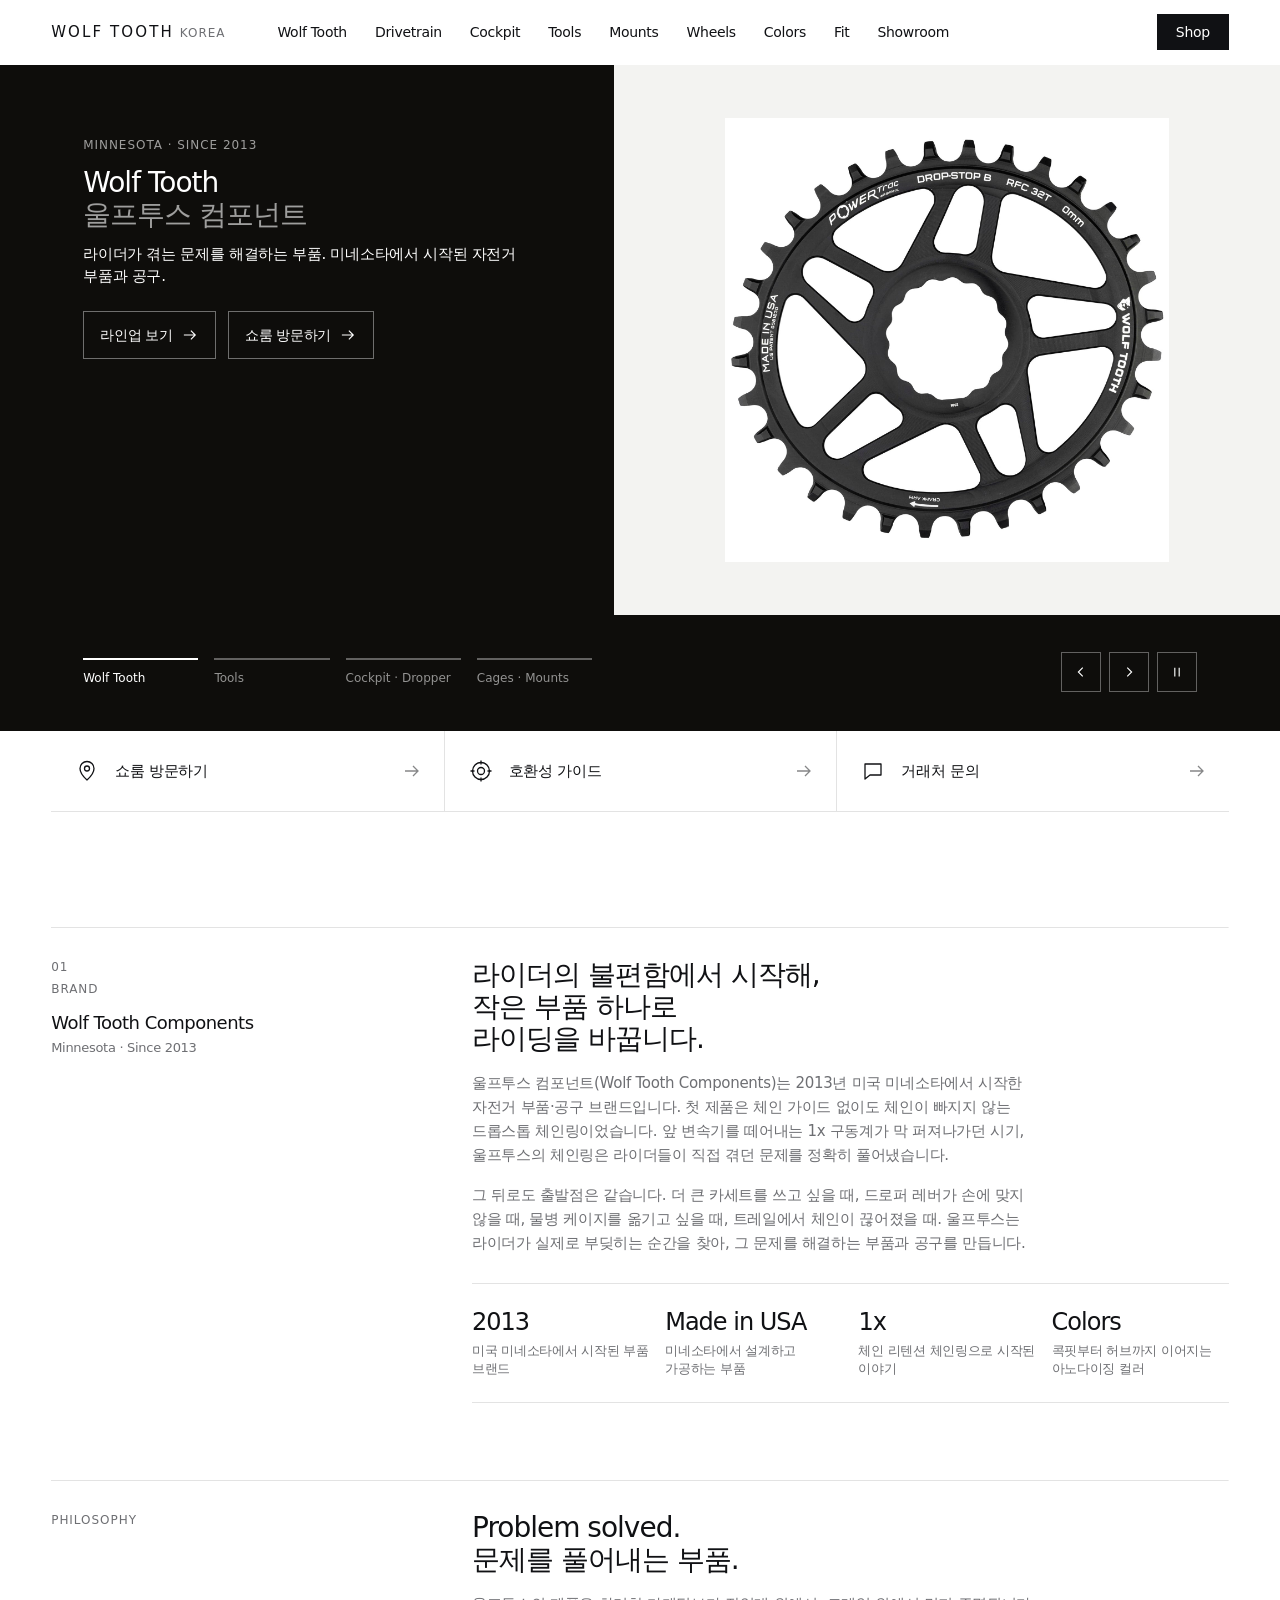
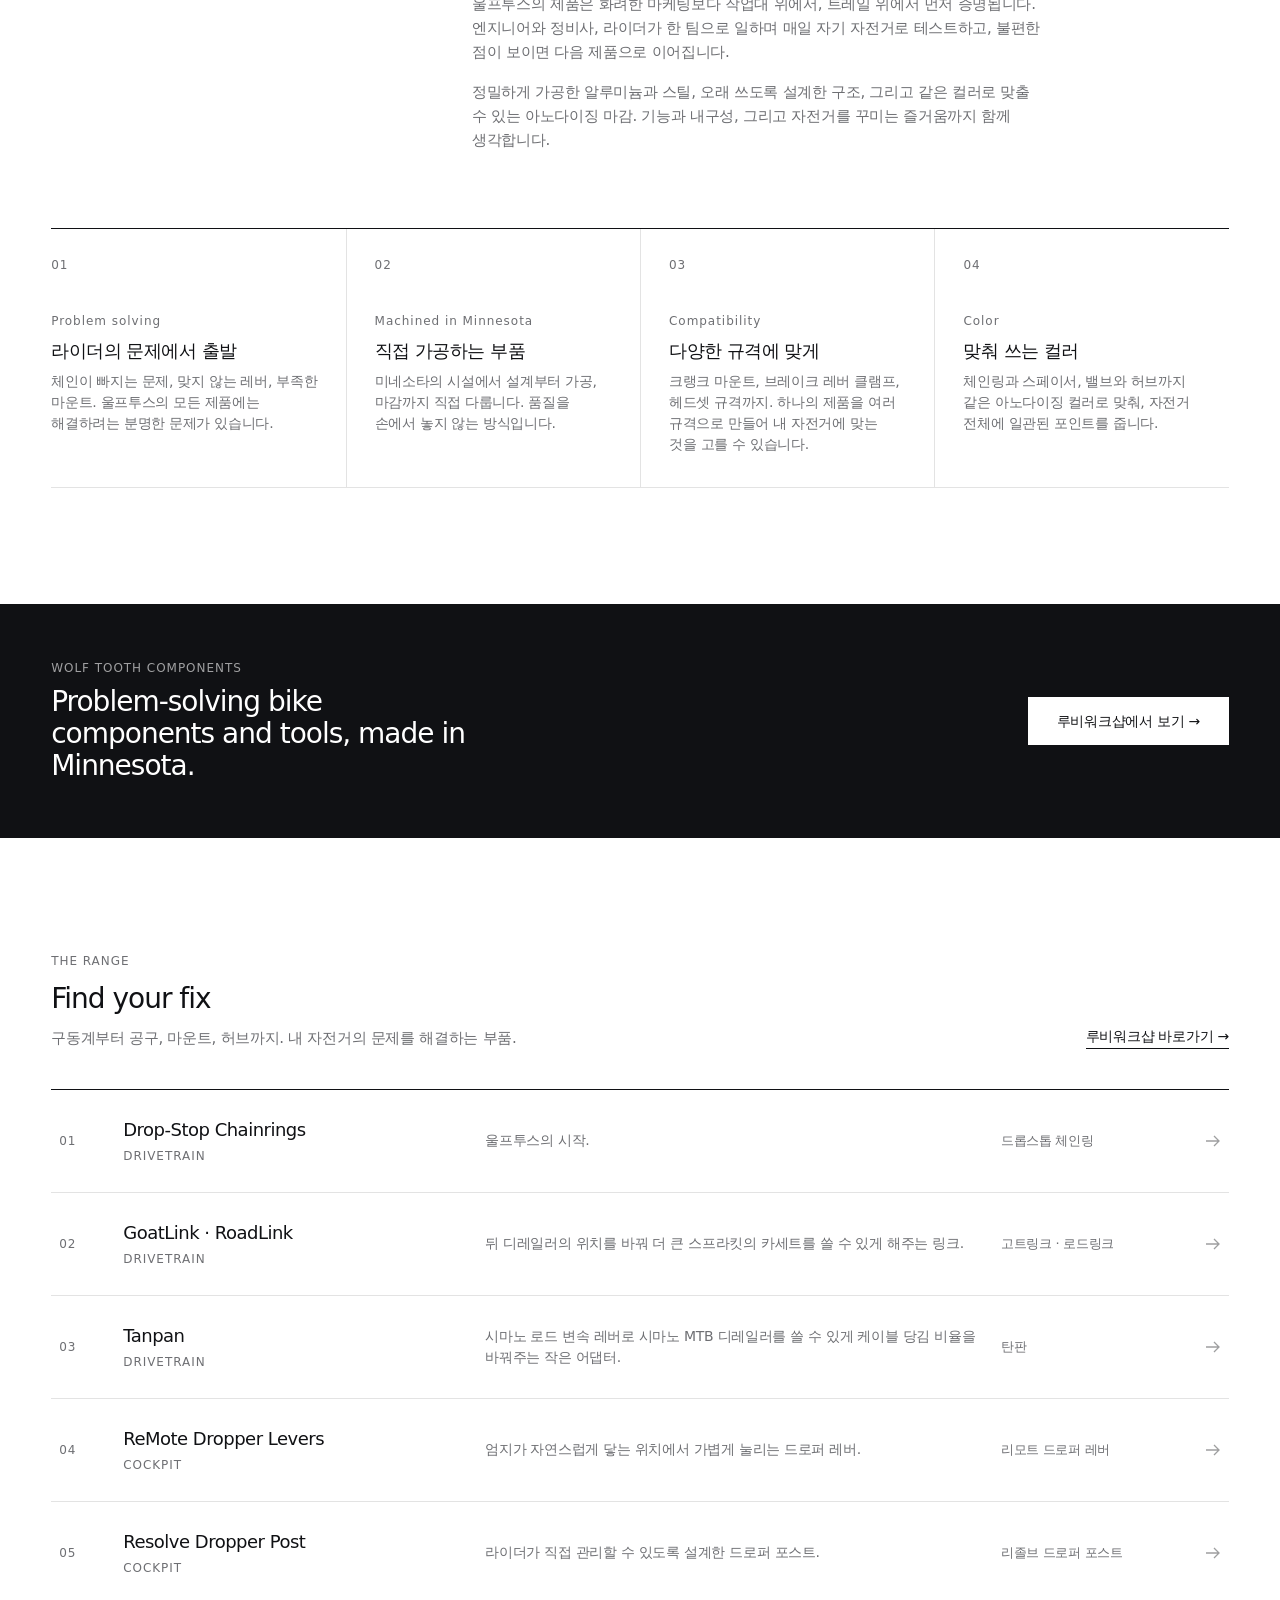
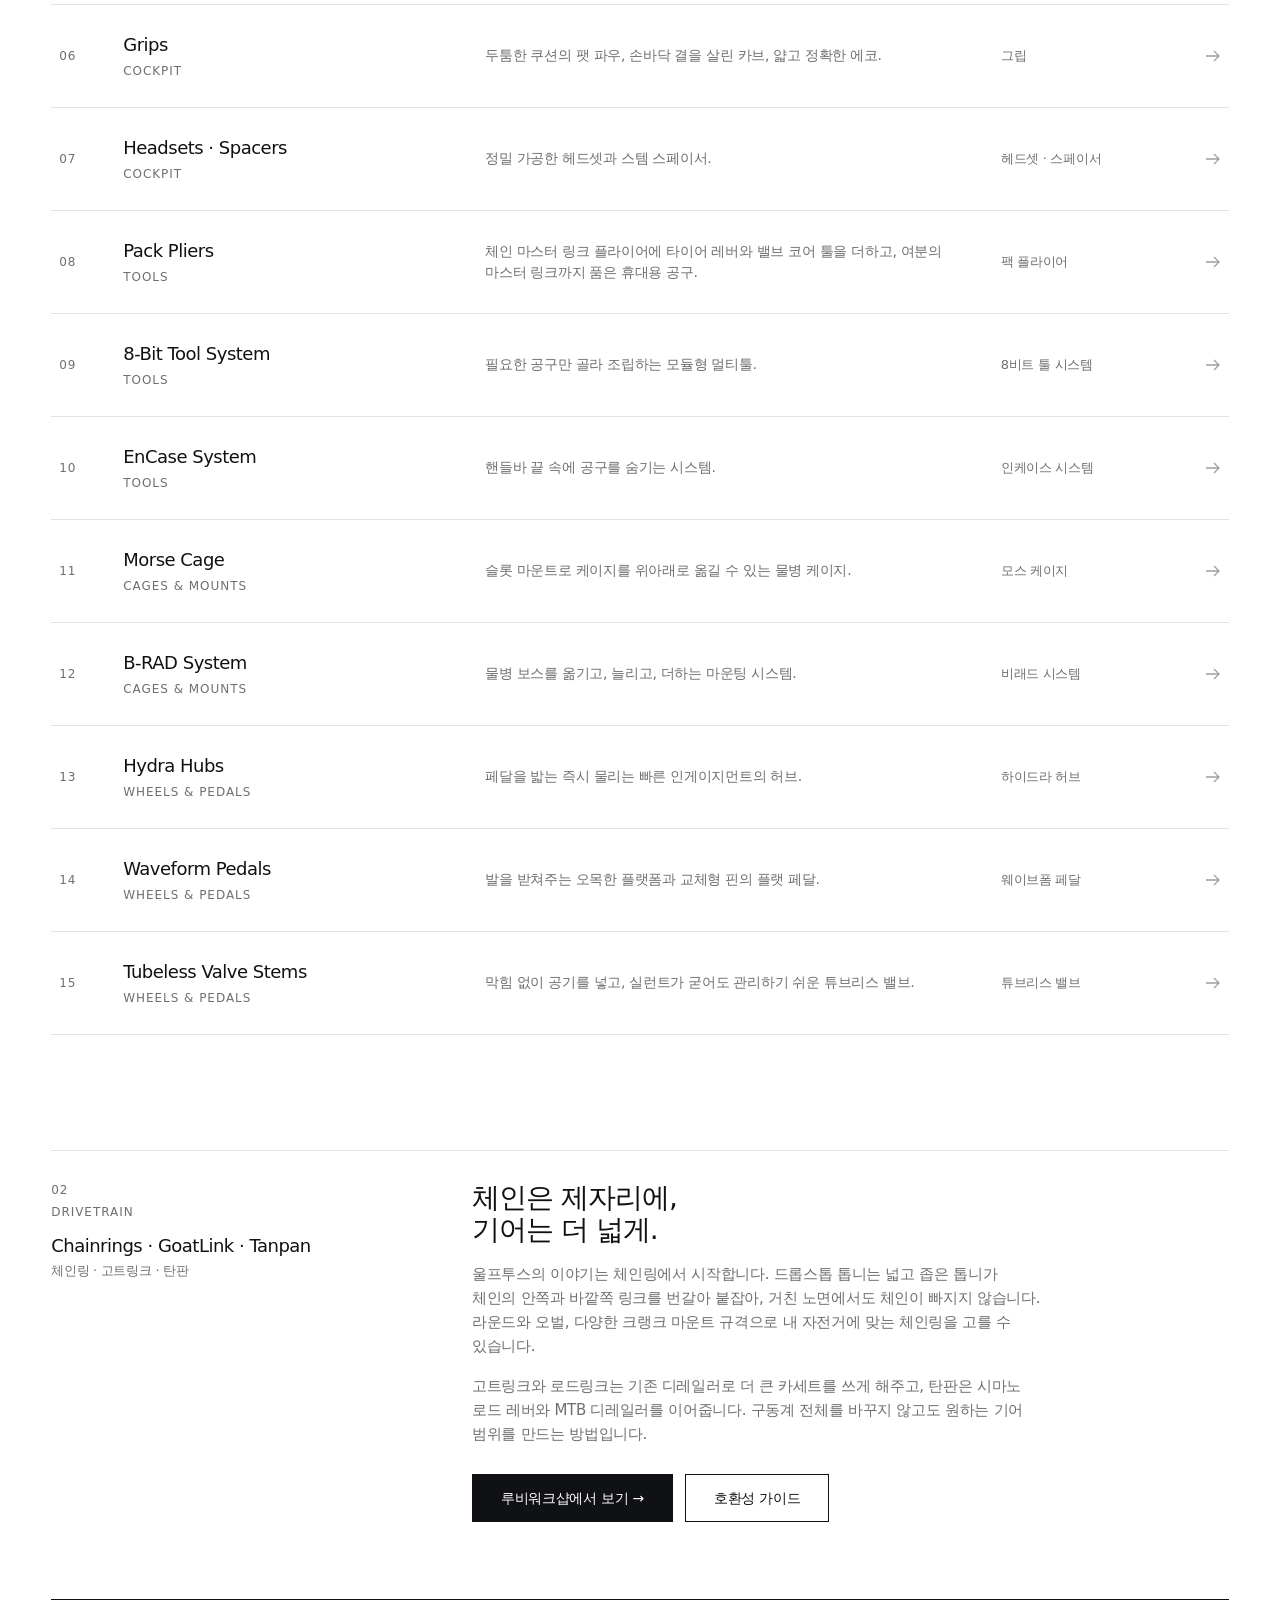
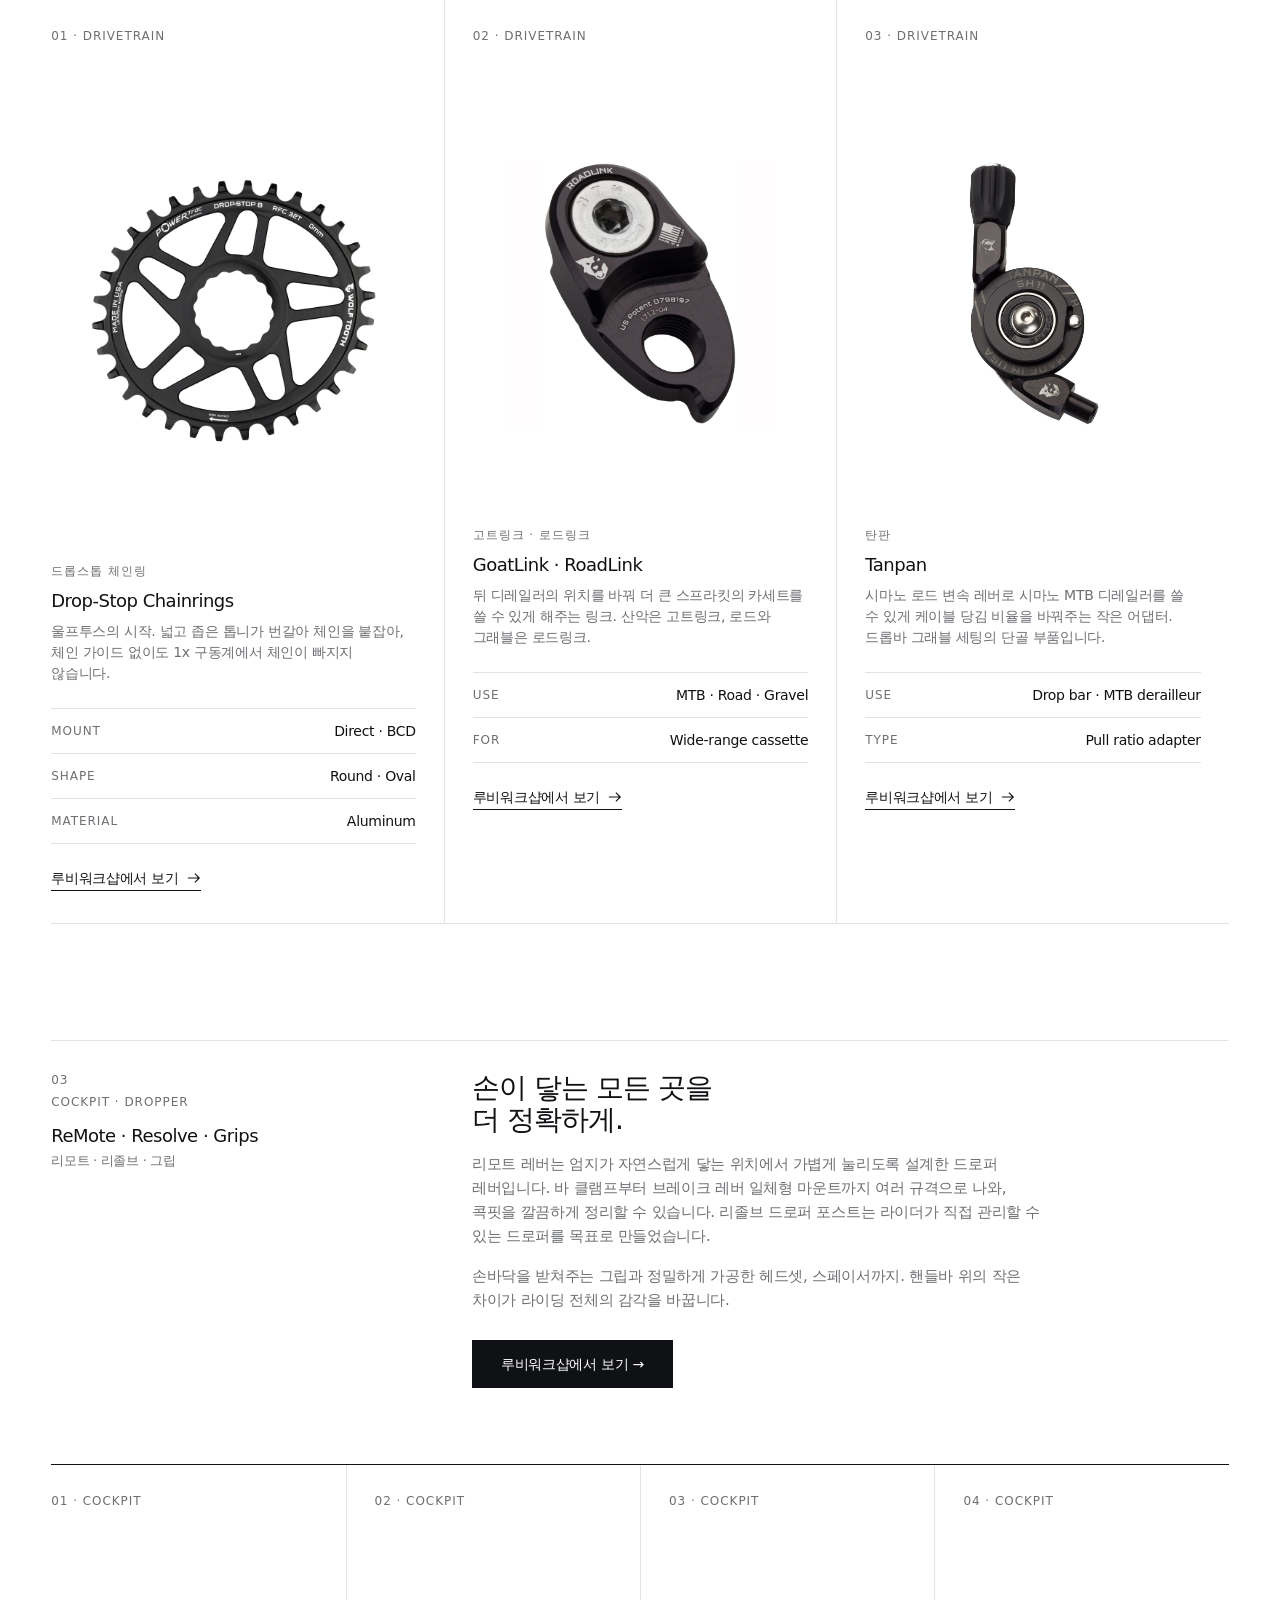
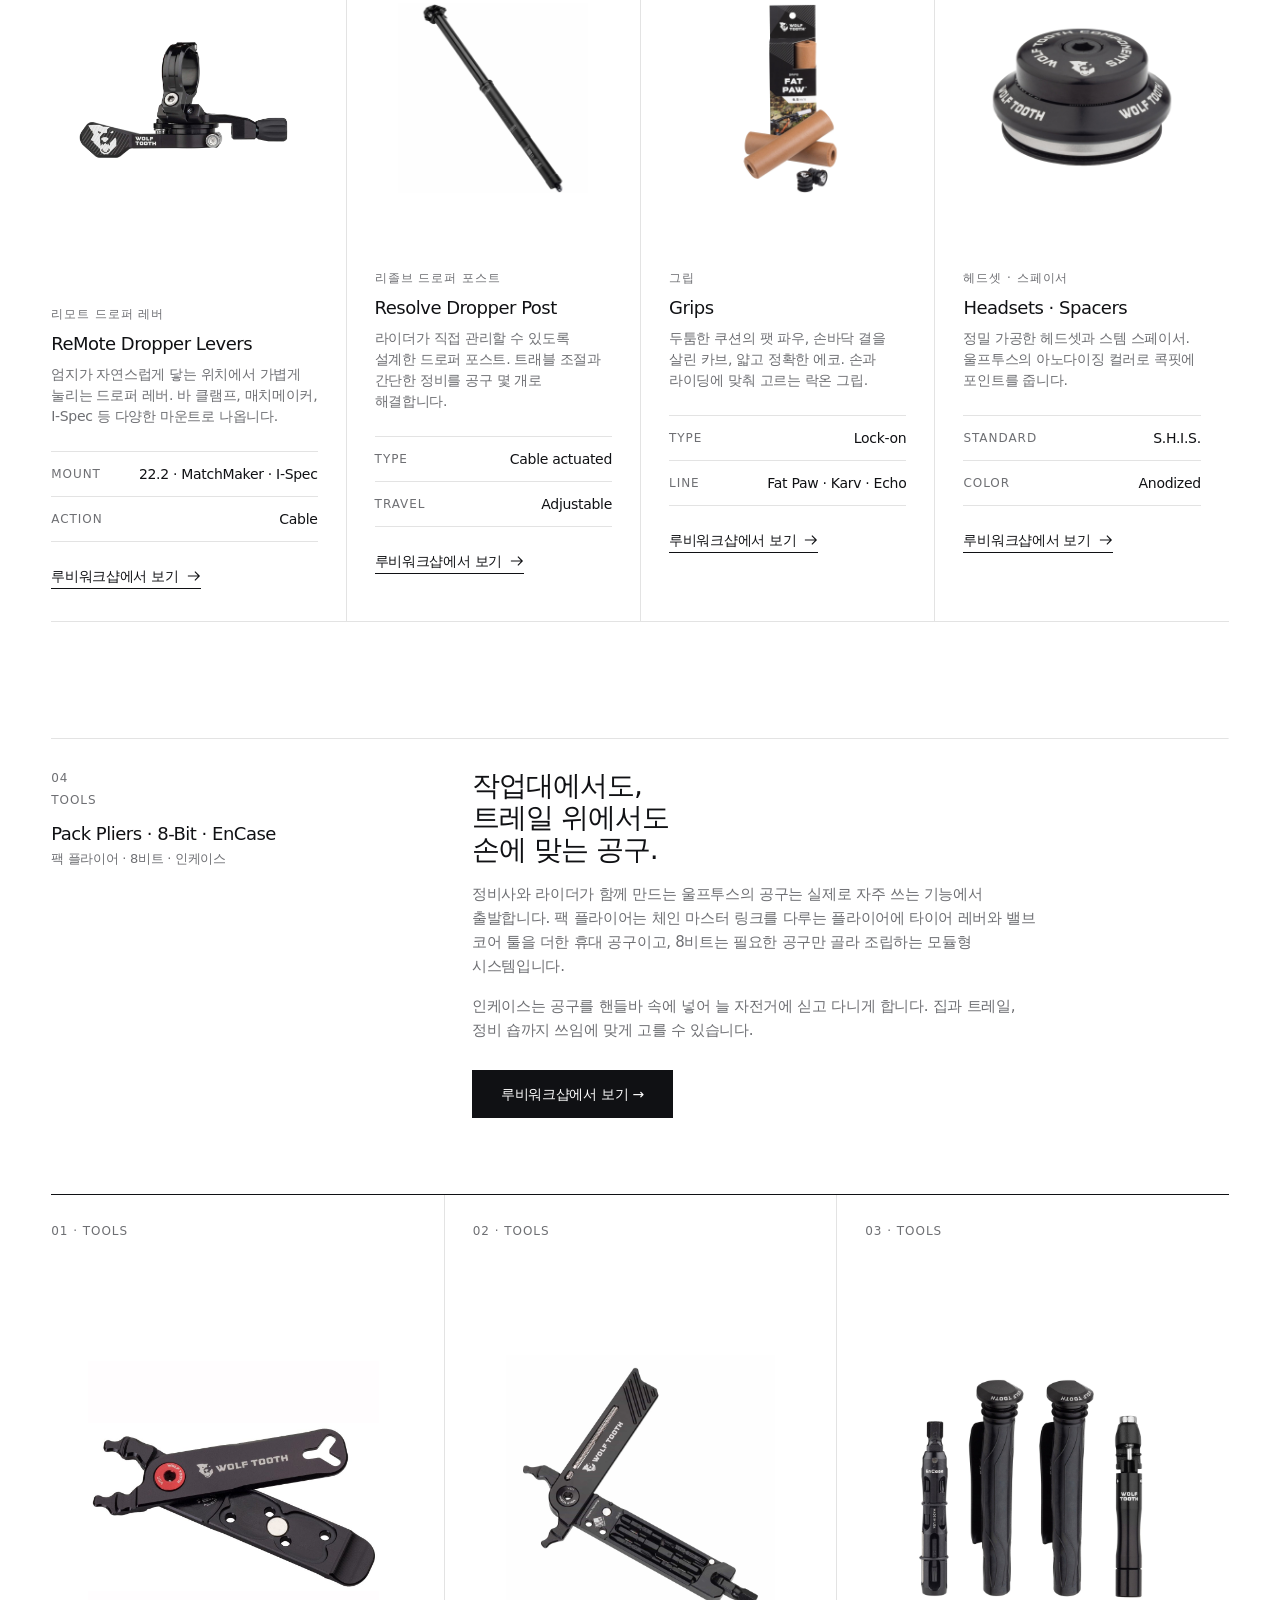
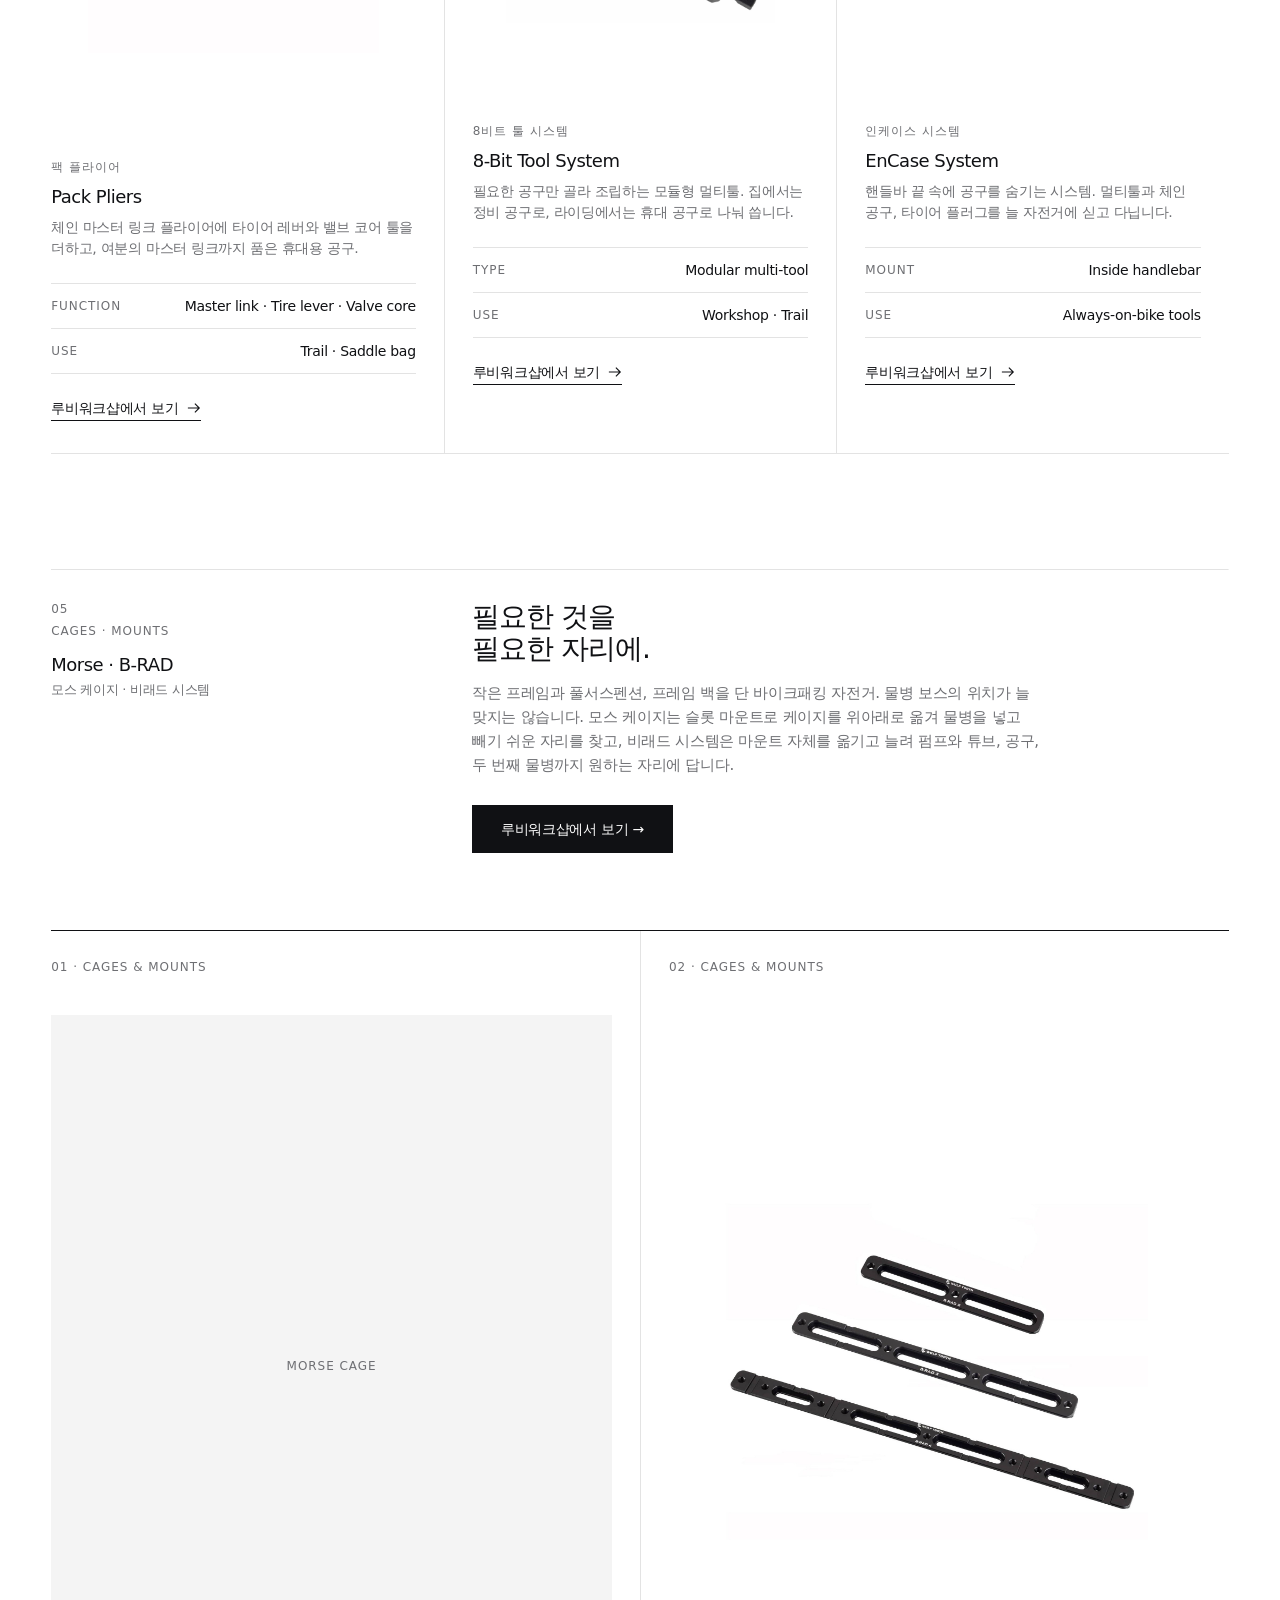
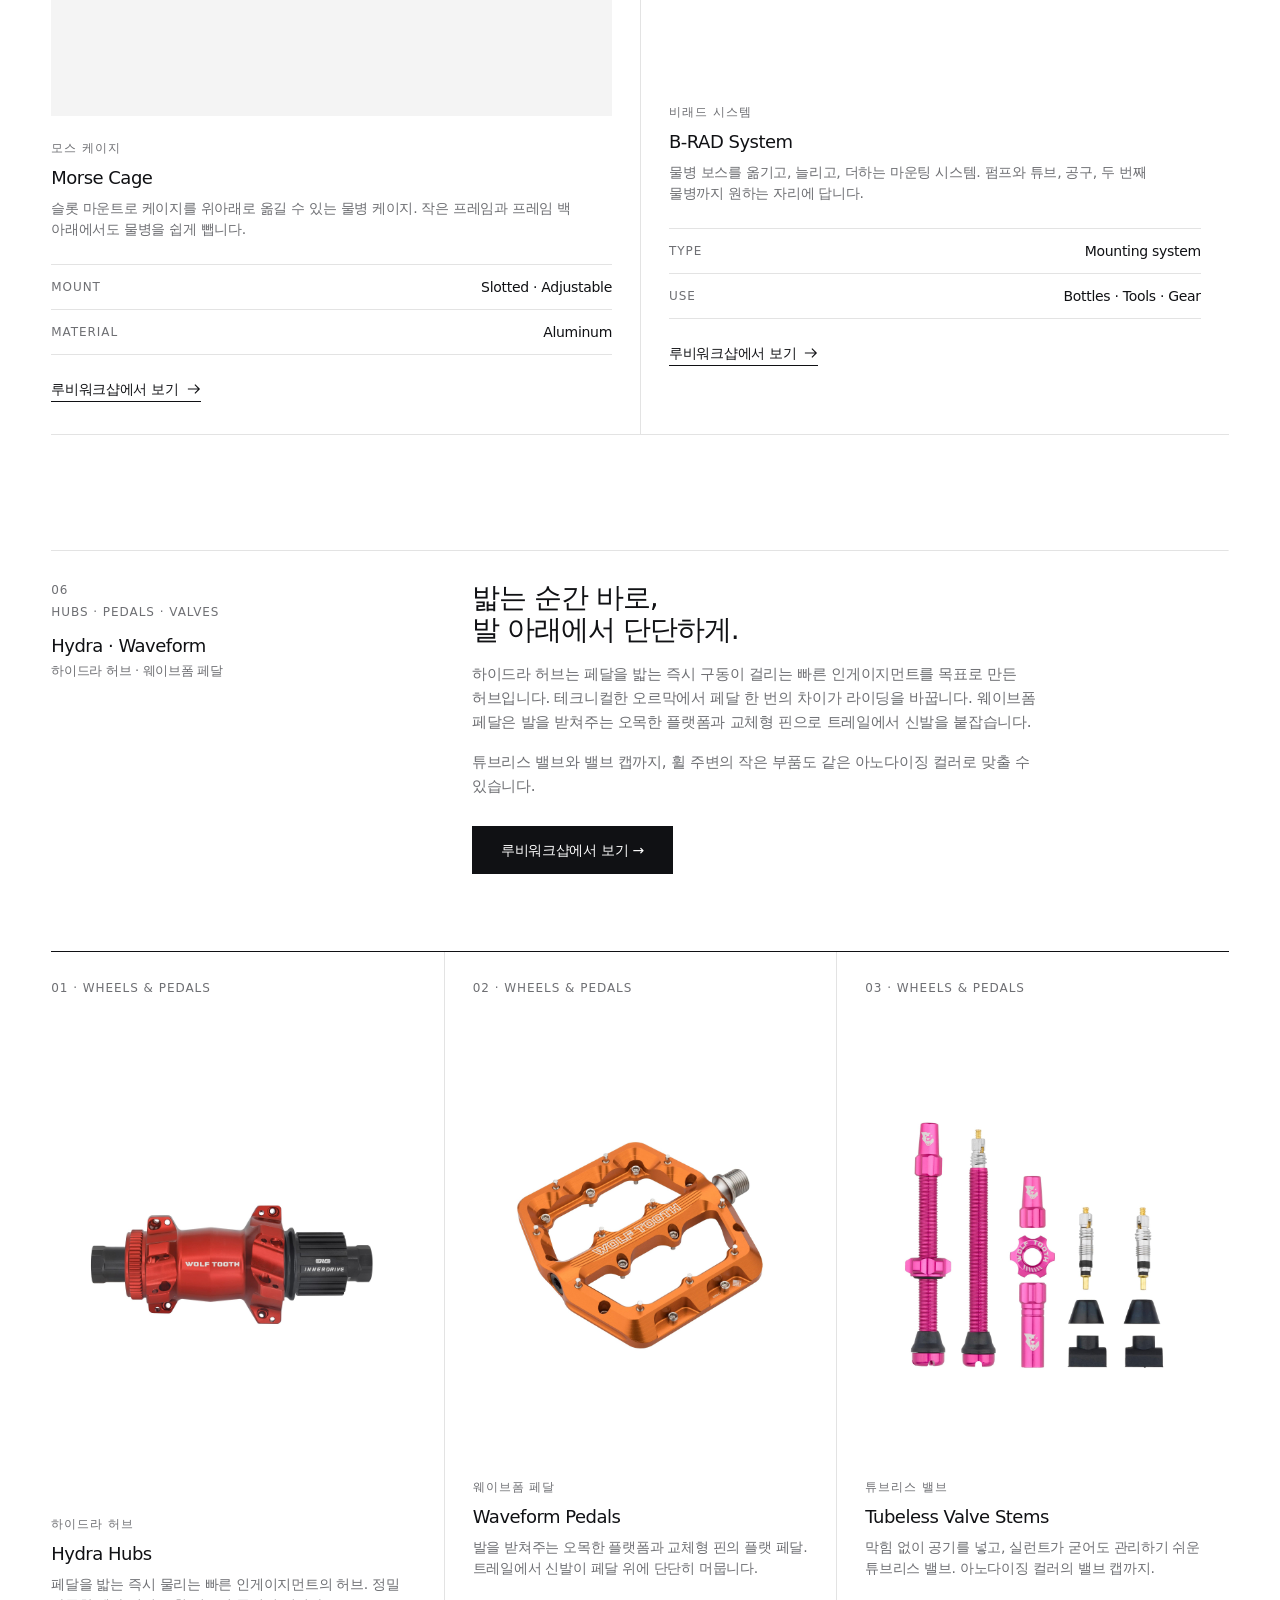
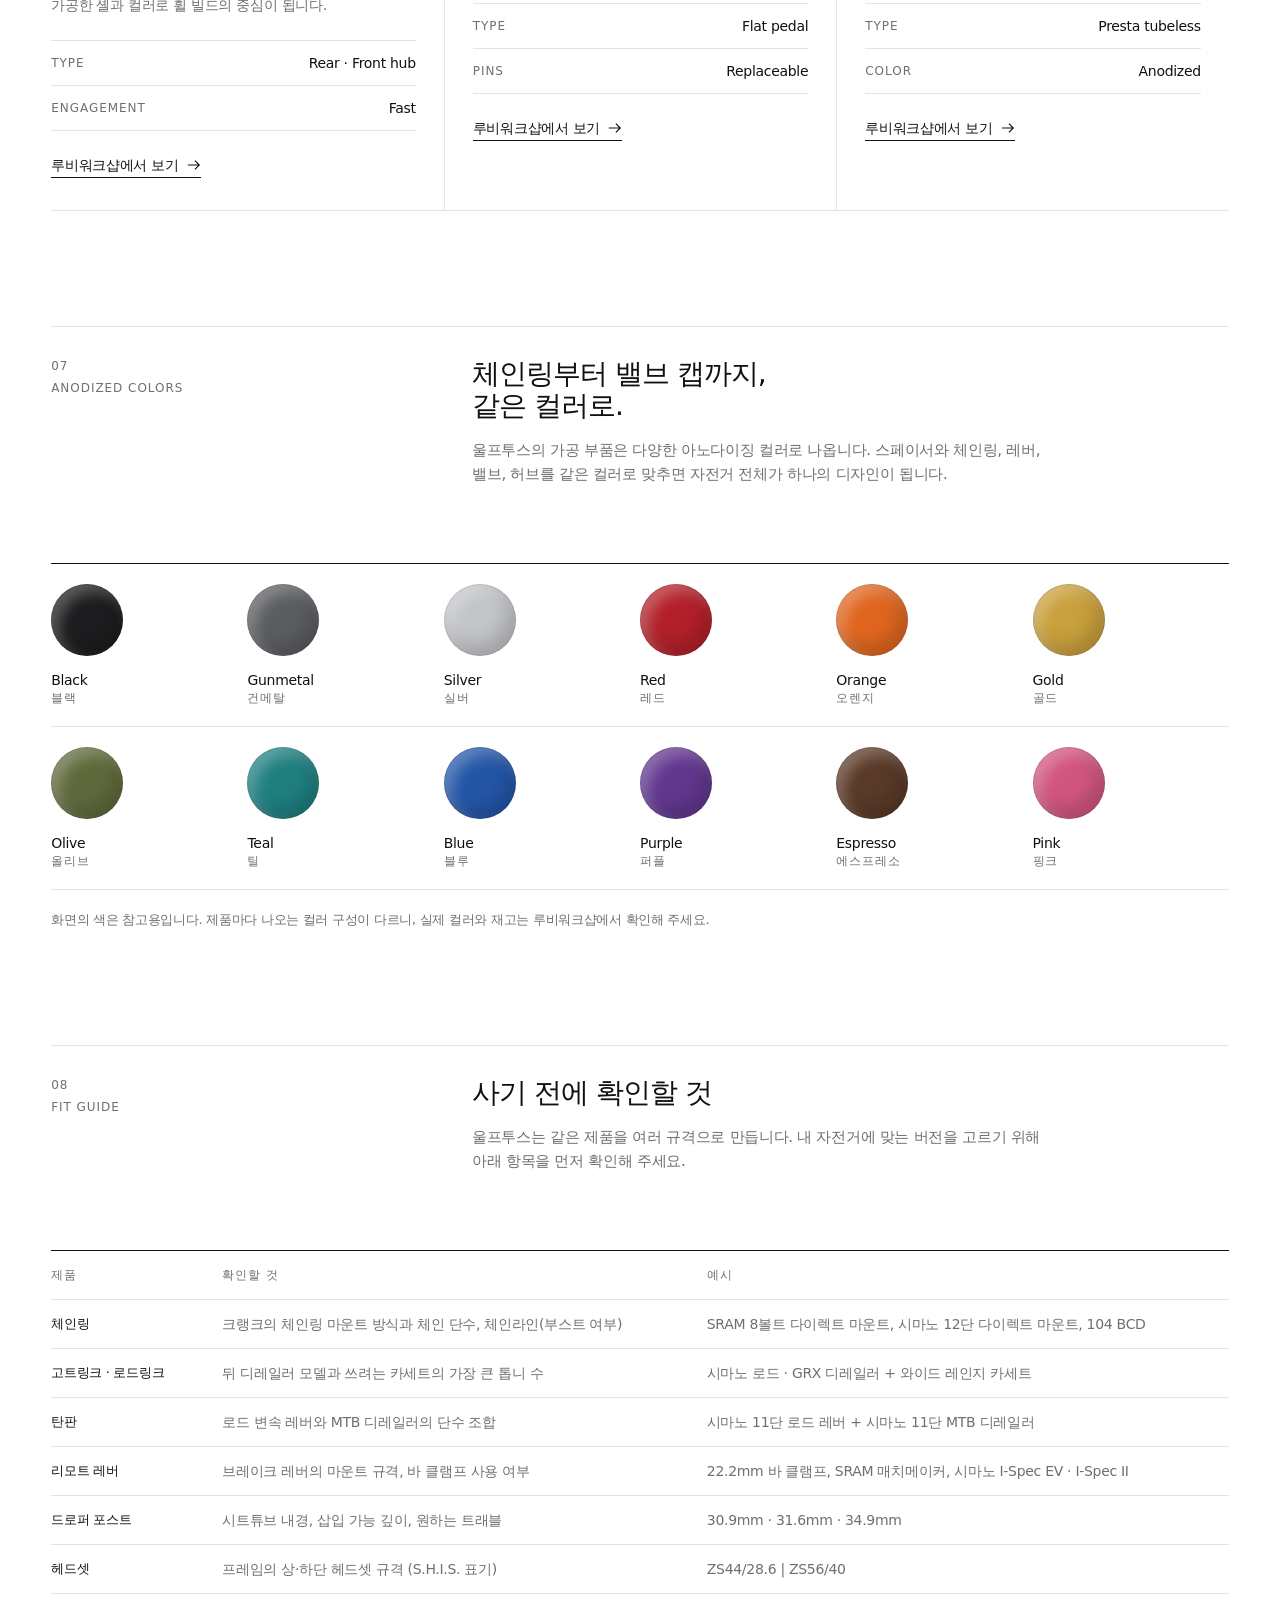
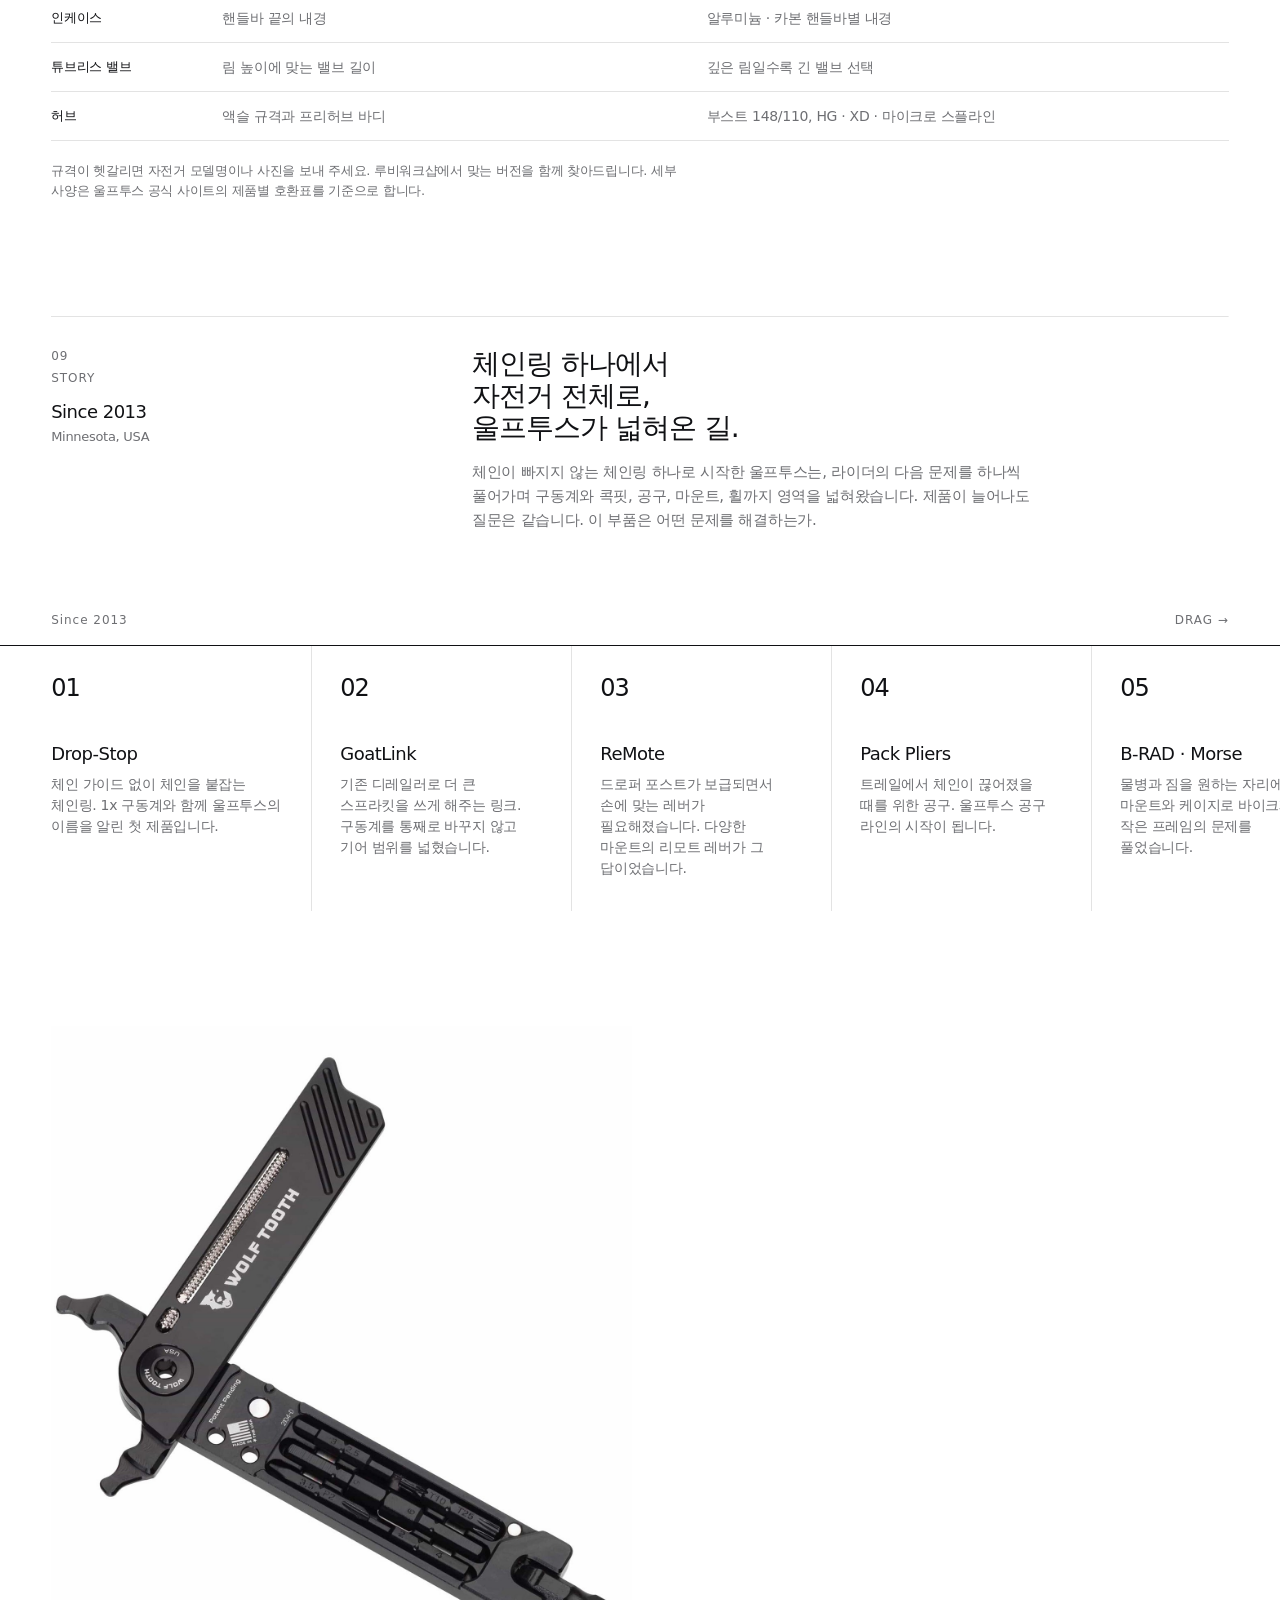
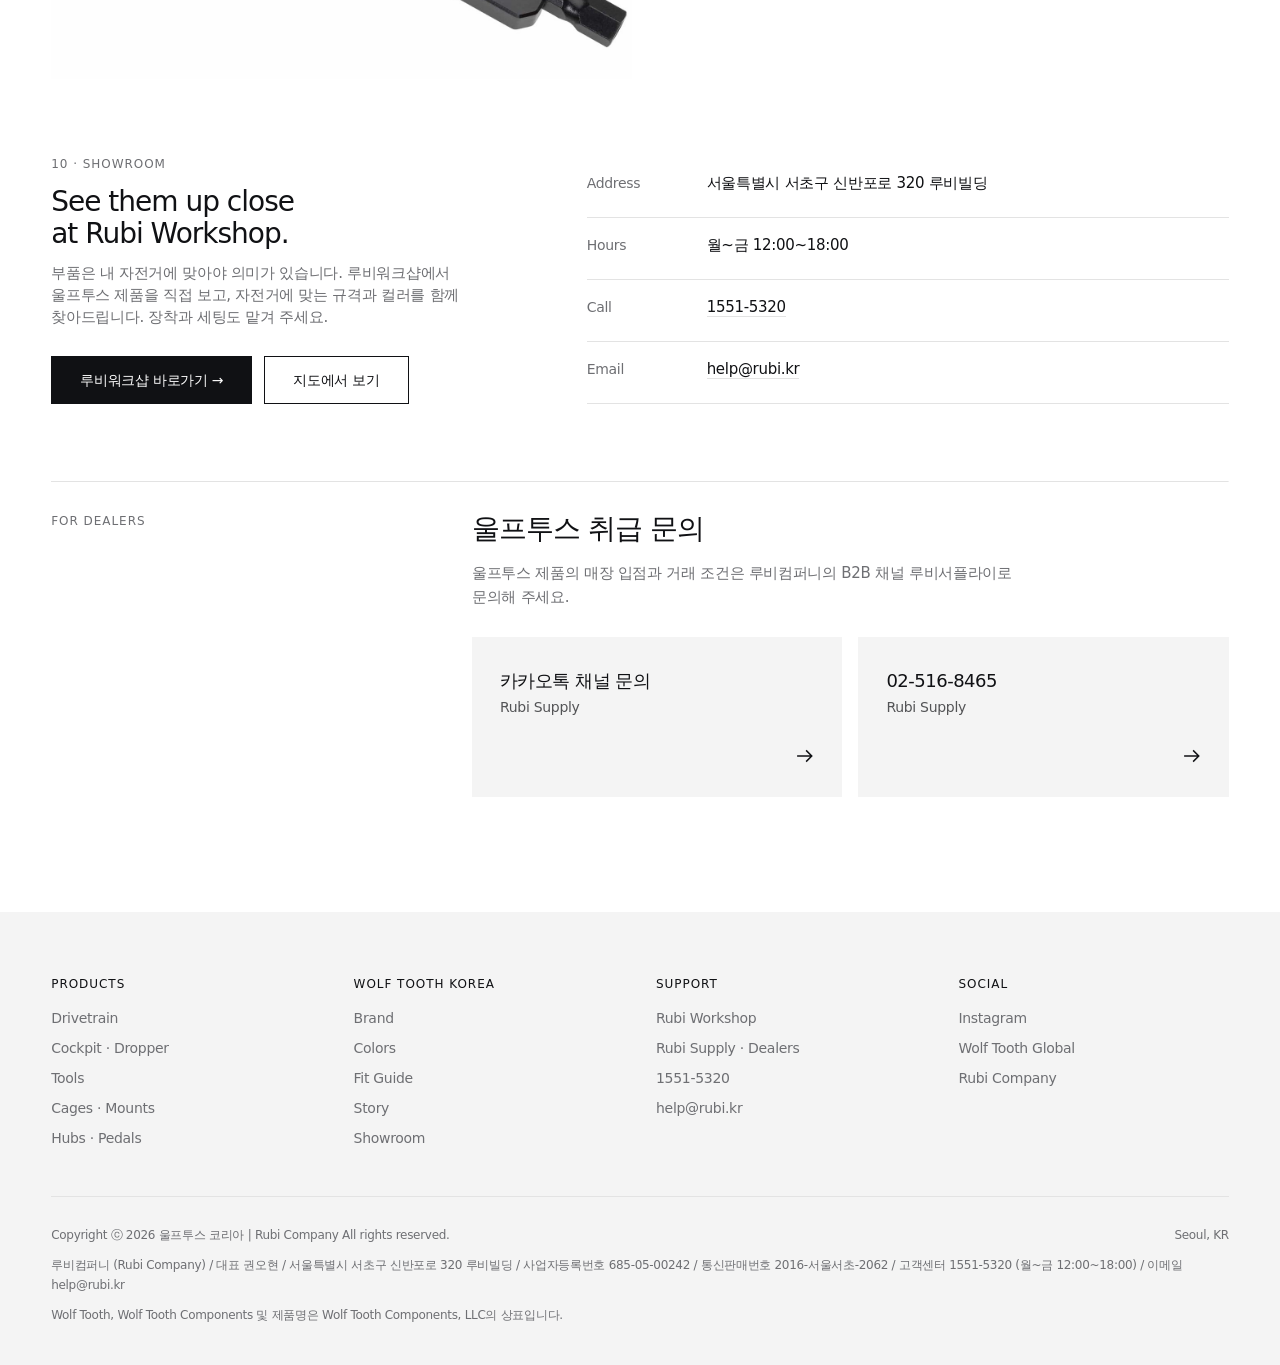
==== commit 7705e0be: "텍톤 카드 제거, 모스 케이지 이미지 검색어 수정 Co-Authored-By: Claude Opus 5.5 <noreply@anthropic.com> Claude-Session: " ====
--- a/index.html
+++ b/index.html
@@ -53,7 +53,6 @@
     {"@type": "Product", "name": "Wolf Tooth Pack Pliers", "brand": {"@type": "Brand", "name": "Wolf Tooth Components"}, "category": "Tools", "image": "https://wolftooth.rubiworkshop.com/images/p/packpliers-1.jpg", "description": "체인 마스터 링크 플라이어에 타이어 레버와 밸브 코어 툴을 더하고, 여분의 마스터 링크까지 품은 휴대용 공구."},
     {"@type": "Product", "name": "Wolf Tooth 8-Bit Tool System", "brand": {"@type": "Brand", "name": "Wolf Tooth Components"}, "category": "Tools", "image": "https://wolftooth.rubiworkshop.com/images/p/8bit-1.jpg", "description": "필요한 공구만 골라 조립하는 모듈형 멀티툴. 집에서는 정비 공구로, 라이딩에서는 휴대 공구로 나눠 씁니다."},
     {"@type": "Product", "name": "Wolf Tooth EnCase System", "brand": {"@type": "Brand", "name": "Wolf Tooth Components"}, "category": "Tools", "image": "https://wolftooth.rubiworkshop.com/images/p/encase-1.jpg", "description": "핸들바 끝 속에 공구를 숨기는 시스템. 멀티툴과 체인 공구, 타이어 플러그를 늘 자전거에 싣고 다닙니다."},
-    {"@type": "Product", "name": "Wolf Tooth Tekton Tools", "brand": {"@type": "Brand", "name": "Wolf Tooth Components"}, "category": "Tools", "image": "https://wolftooth.rubiworkshop.com/images/p/tekton-1.jpg", "description": "작업대 위에서 매일 쓰는 육각 렌치와 공구 라인. 손에 쥐는 감각과 정확한 맞물림을 위해 만들었습니다."},
     {"@type": "Product", "name": "Wolf Tooth Morse Cage", "brand": {"@type": "Brand", "name": "Wolf Tooth Components"}, "category": "Cages & Mounts", "image": "https://wolftooth.rubiworkshop.com/images/p/morse-1.jpg", "description": "슬롯 마운트로 케이지를 위아래로 옮길 수 있는 물병 케이지. 작은 프레임과 프레임 백 아래에서도 물병을 쉽게 뺍니다."},
     {"@type": "Product", "name": "Wolf Tooth B-RAD System", "brand": {"@type": "Brand", "name": "Wolf Tooth Components"}, "category": "Cages & Mounts", "image": "https://wolftooth.rubiworkshop.com/images/p/brad-1.jpg", "description": "물병 보스를 옮기고, 늘리고, 더하는 마운팅 시스템. 펌프와 튜브, 공구, 두 번째 물병까지 원하는 자리에 답니다."},
     {"@type": "Product", "name": "Wolf Tooth Hydra Hubs", "brand": {"@type": "Brand", "name": "Wolf Tooth Components"}, "category": "Wheels & Pedals", "image": "https://wolftooth.rubiworkshop.com/images/p/hydra-1.jpg", "description": "페달을 밟는 즉시 물리는 빠른 인게이지먼트의 허브. 정밀 가공한 셸과 컬러로 휠 빌드의 중심이 됩니다."},
@@ -658,12 +657,11 @@
       <a href="#tools"><span class="idx">08</span><div><b>Pack Pliers</b><small>Tools</small></div><p>체인 마스터 링크 플라이어에 타이어 레버와 밸브 코어 툴을 더하고, 여분의 마스터 링크까지 품은 휴대용 공구.</p><dl><dd>팩 플라이어</dd></dl><svg><use href="#i-arrow"/></svg></a>
       <a href="#tools"><span class="idx">09</span><div><b>8-Bit Tool System</b><small>Tools</small></div><p>필요한 공구만 골라 조립하는 모듈형 멀티툴.</p><dl><dd>8비트 툴 시스템</dd></dl><svg><use href="#i-arrow"/></svg></a>
       <a href="#tools"><span class="idx">10</span><div><b>EnCase System</b><small>Tools</small></div><p>핸들바 끝 속에 공구를 숨기는 시스템.</p><dl><dd>인케이스 시스템</dd></dl><svg><use href="#i-arrow"/></svg></a>
-      <a href="#tools"><span class="idx">11</span><div><b>Tekton Tools</b><small>Tools</small></div><p>작업대 위에서 매일 쓰는 육각 렌치와 공구 라인.</p><dl><dd>텍톤 공구</dd></dl><svg><use href="#i-arrow"/></svg></a>
-      <a href="#mounts"><span class="idx">12</span><div><b>Morse Cage</b><small>Cages &amp; Mounts</small></div><p>슬롯 마운트로 케이지를 위아래로 옮길 수 있는 물병 케이지.</p><dl><dd>모스 케이지</dd></dl><svg><use href="#i-arrow"/></svg></a>
-      <a href="#mounts"><span class="idx">13</span><div><b>B-RAD System</b><small>Cages &amp; Mounts</small></div><p>물병 보스를 옮기고, 늘리고, 더하는 마운팅 시스템.</p><dl><dd>비래드 시스템</dd></dl><svg><use href="#i-arrow"/></svg></a>
-      <a href="#wheels"><span class="idx">14</span><div><b>Hydra Hubs</b><small>Wheels &amp; Pedals</small></div><p>페달을 밟는 즉시 물리는 빠른 인게이지먼트의 허브.</p><dl><dd>하이드라 허브</dd></dl><svg><use href="#i-arrow"/></svg></a>
-      <a href="#wheels"><span class="idx">15</span><div><b>Waveform Pedals</b><small>Wheels &amp; Pedals</small></div><p>발을 받쳐주는 오목한 플랫폼과 교체형 핀의 플랫 페달.</p><dl><dd>웨이브폼 페달</dd></dl><svg><use href="#i-arrow"/></svg></a>
-      <a href="#wheels"><span class="idx">16</span><div><b>Tubeless Valve Stems</b><small>Wheels &amp; Pedals</small></div><p>막힘 없이 공기를 넣고, 실런트가 굳어도 관리하기 쉬운 튜브리스 밸브.</p><dl><dd>튜브리스 밸브</dd></dl><svg><use href="#i-arrow"/></svg></a>
+      <a href="#mounts"><span class="idx">11</span><div><b>Morse Cage</b><small>Cages &amp; Mounts</small></div><p>슬롯 마운트로 케이지를 위아래로 옮길 수 있는 물병 케이지.</p><dl><dd>모스 케이지</dd></dl><svg><use href="#i-arrow"/></svg></a>
+      <a href="#mounts"><span class="idx">12</span><div><b>B-RAD System</b><small>Cages &amp; Mounts</small></div><p>물병 보스를 옮기고, 늘리고, 더하는 마운팅 시스템.</p><dl><dd>비래드 시스템</dd></dl><svg><use href="#i-arrow"/></svg></a>
+      <a href="#wheels"><span class="idx">13</span><div><b>Hydra Hubs</b><small>Wheels &amp; Pedals</small></div><p>페달을 밟는 즉시 물리는 빠른 인게이지먼트의 허브.</p><dl><dd>하이드라 허브</dd></dl><svg><use href="#i-arrow"/></svg></a>
+      <a href="#wheels"><span class="idx">14</span><div><b>Waveform Pedals</b><small>Wheels &amp; Pedals</small></div><p>발을 받쳐주는 오목한 플랫폼과 교체형 핀의 플랫 페달.</p><dl><dd>웨이브폼 페달</dd></dl><svg><use href="#i-arrow"/></svg></a>
+      <a href="#wheels"><span class="idx">15</span><div><b>Tubeless Valve Stems</b><small>Wheels &amp; Pedals</small></div><p>막힘 없이 공기를 넣고, 실런트가 굳어도 관리하기 쉬운 튜브리스 밸브.</p><dl><dd>튜브리스 밸브</dd></dl><svg><use href="#i-arrow"/></svg></a>
     </div>
   </div>
 </section>
@@ -704,12 +702,12 @@
     <div class="copy reveal">
       <h2>작업대에서도,<br>트레일 위에서도<br>손에 맞는 공구.</h2>
       <p>정비사와 라이더가 함께 만드는 울프투스의 공구는 실제로 자주 쓰는 기능에서 출발합니다. 팩 플라이어는 체인 마스터 링크를 다루는 플라이어에 타이어 레버와 밸브 코어 툴을 더한 휴대 공구이고, 8비트는 필요한 공구만 골라 조립하는 모듈형 시스템입니다.</p>
-      <p>인케이스는 공구를 핸들바 속에 넣어 늘 자전거에 싣고 다니게 하고, 텍톤은 작업대 위에서 매일 쓰는 공구 라인입니다. 집과 트레일, 정비 숍까지 쓰임에 맞게 고를 수 있습니다.</p>
+      <p>인케이스는 공구를 핸들바 속에 넣어 늘 자전거에 싣고 다니게 합니다. 집과 트레일, 정비 숍까지 쓰임에 맞게 고를 수 있습니다.</p>
       <div class="btns"><a class="btn solid" href="https://rubiworkshop.com/wolftooth" target="_blank" rel="noopener">루비워크샵에서 보기 →</a></div>
     </div>
   </div>
   <div class="container mt">
-    <div class="cols"><article class="cell reveal"><span class="idx">01 · Tools</span><figure class="pd" data-gallery="packpliers"><img src="images/p/packpliers-1.jpg" alt="Wolf Tooth Pack Pliers" loading="lazy"></figure><h3><small>팩 플라이어</small>Pack Pliers</h3><p>체인 마스터 링크 플라이어에 타이어 레버와 밸브 코어 툴을 더하고, 여분의 마스터 링크까지 품은 휴대용 공구.</p><dl><dt>FUNCTION</dt><dd>Master link · Tire lever · Valve core</dd><dt>USE</dt><dd>Trail · Saddle bag</dd></dl><a class="link" href="https://rubiworkshop.com/wolftooth" target="_blank" rel="noopener"><span>루비워크샵에서 보기</span><svg aria-hidden="true"><use href="#i-arrow"/></svg></a></article><article class="cell reveal"><span class="idx">02 · Tools</span><figure class="pd" data-gallery="8bit"><img src="images/p/8bit-1.jpg" alt="Wolf Tooth 8-Bit Tool System" loading="lazy"></figure><h3><small>8비트 툴 시스템</small>8-Bit Tool System</h3><p>필요한 공구만 골라 조립하는 모듈형 멀티툴. 집에서는 정비 공구로, 라이딩에서는 휴대 공구로 나눠 씁니다.</p><dl><dt>TYPE</dt><dd>Modular multi-tool</dd><dt>USE</dt><dd>Workshop · Trail</dd></dl><a class="link" href="https://rubiworkshop.com/wolftooth" target="_blank" rel="noopener"><span>루비워크샵에서 보기</span><svg aria-hidden="true"><use href="#i-arrow"/></svg></a></article><article class="cell reveal"><span class="idx">03 · Tools</span><figure class="pd" data-gallery="encase"><img src="images/p/encase-1.jpg" alt="Wolf Tooth EnCase System" loading="lazy"></figure><h3><small>인케이스 시스템</small>EnCase System</h3><p>핸들바 끝 속에 공구를 숨기는 시스템. 멀티툴과 체인 공구, 타이어 플러그를 늘 자전거에 싣고 다닙니다.</p><dl><dt>MOUNT</dt><dd>Inside handlebar</dd><dt>USE</dt><dd>Always-on-bike tools</dd></dl><a class="link" href="https://rubiworkshop.com/wolftooth" target="_blank" rel="noopener"><span>루비워크샵에서 보기</span><svg aria-hidden="true"><use href="#i-arrow"/></svg></a></article><article class="cell reveal"><span class="idx">04 · Tools</span><figure class="pd" data-gallery="tekton"><img src="images/p/tekton-1.jpg" alt="Wolf Tooth Tekton Tools" loading="lazy"></figure><h3><small>텍톤 공구</small>Tekton Tools</h3><p>작업대 위에서 매일 쓰는 육각 렌치와 공구 라인. 손에 쥐는 감각과 정확한 맞물림을 위해 만들었습니다.</p><dl><dt>TYPE</dt><dd>Workshop tools</dd><dt>USE</dt><dd>Home · Pro shop</dd></dl><a class="link" href="https://rubiworkshop.com/wolftooth" target="_blank" rel="noopener"><span>루비워크샵에서 보기</span><svg aria-hidden="true"><use href="#i-arrow"/></svg></a></article></div>
+    <div class="cols c3"><article class="cell reveal"><span class="idx">01 · Tools</span><figure class="pd" data-gallery="packpliers"><img src="images/p/packpliers-1.jpg" alt="Wolf Tooth Pack Pliers" loading="lazy"></figure><h3><small>팩 플라이어</small>Pack Pliers</h3><p>체인 마스터 링크 플라이어에 타이어 레버와 밸브 코어 툴을 더하고, 여분의 마스터 링크까지 품은 휴대용 공구.</p><dl><dt>FUNCTION</dt><dd>Master link · Tire lever · Valve core</dd><dt>USE</dt><dd>Trail · Saddle bag</dd></dl><a class="link" href="https://rubiworkshop.com/wolftooth" target="_blank" rel="noopener"><span>루비워크샵에서 보기</span><svg aria-hidden="true"><use href="#i-arrow"/></svg></a></article><article class="cell reveal"><span class="idx">02 · Tools</span><figure class="pd" data-gallery="8bit"><img src="images/p/8bit-1.jpg" alt="Wolf Tooth 8-Bit Tool System" loading="lazy"></figure><h3><small>8비트 툴 시스템</small>8-Bit Tool System</h3><p>필요한 공구만 골라 조립하는 모듈형 멀티툴. 집에서는 정비 공구로, 라이딩에서는 휴대 공구로 나눠 씁니다.</p><dl><dt>TYPE</dt><dd>Modular multi-tool</dd><dt>USE</dt><dd>Workshop · Trail</dd></dl><a class="link" href="https://rubiworkshop.com/wolftooth" target="_blank" rel="noopener"><span>루비워크샵에서 보기</span><svg aria-hidden="true"><use href="#i-arrow"/></svg></a></article><article class="cell reveal"><span class="idx">03 · Tools</span><figure class="pd" data-gallery="encase"><img src="images/p/encase-1.jpg" alt="Wolf Tooth EnCase System" loading="lazy"></figure><h3><small>인케이스 시스템</small>EnCase System</h3><p>핸들바 끝 속에 공구를 숨기는 시스템. 멀티툴과 체인 공구, 타이어 플러그를 늘 자전거에 싣고 다닙니다.</p><dl><dt>MOUNT</dt><dd>Inside handlebar</dd><dt>USE</dt><dd>Always-on-bike tools</dd></dl><a class="link" href="https://rubiworkshop.com/wolftooth" target="_blank" rel="noopener"><span>루비워크샵에서 보기</span><svg aria-hidden="true"><use href="#i-arrow"/></svg></a></article></div>
   </div>
 </section>
 <!-- ===== 05 MOUNTS ===== -->
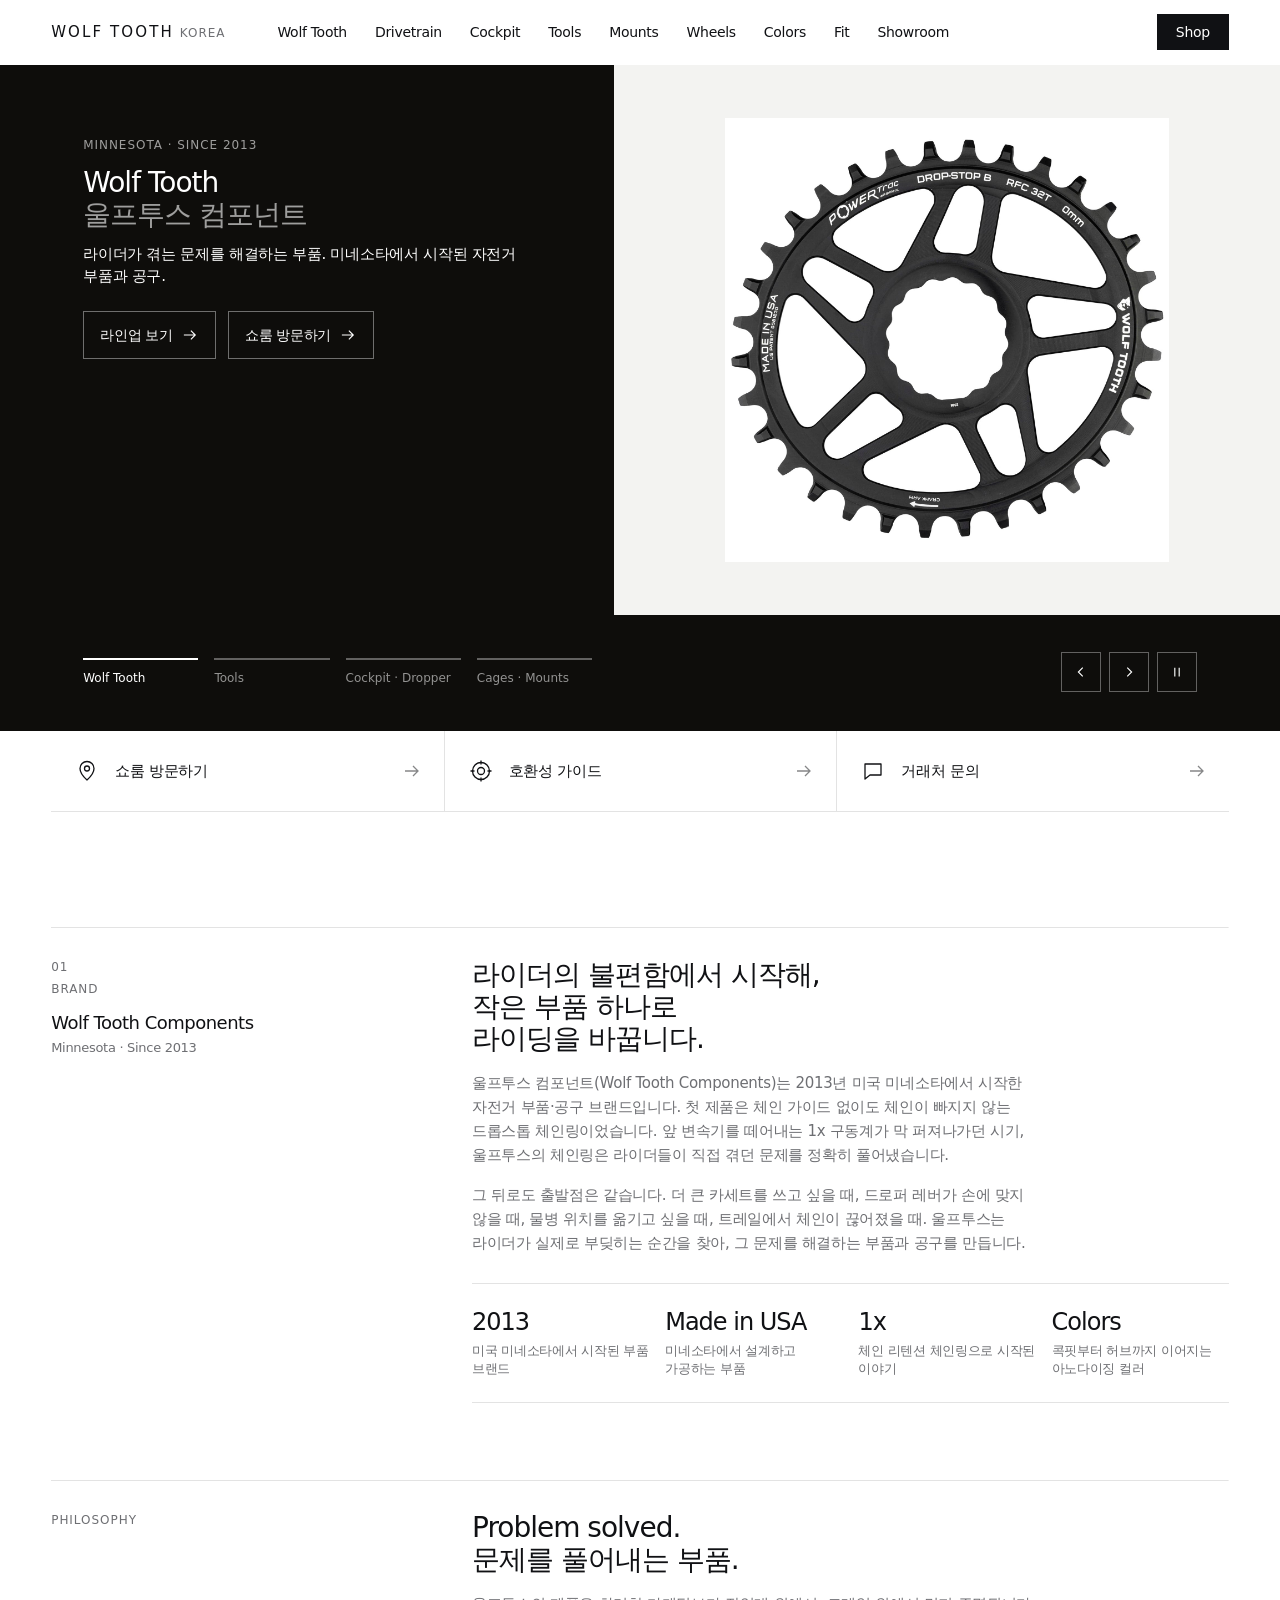
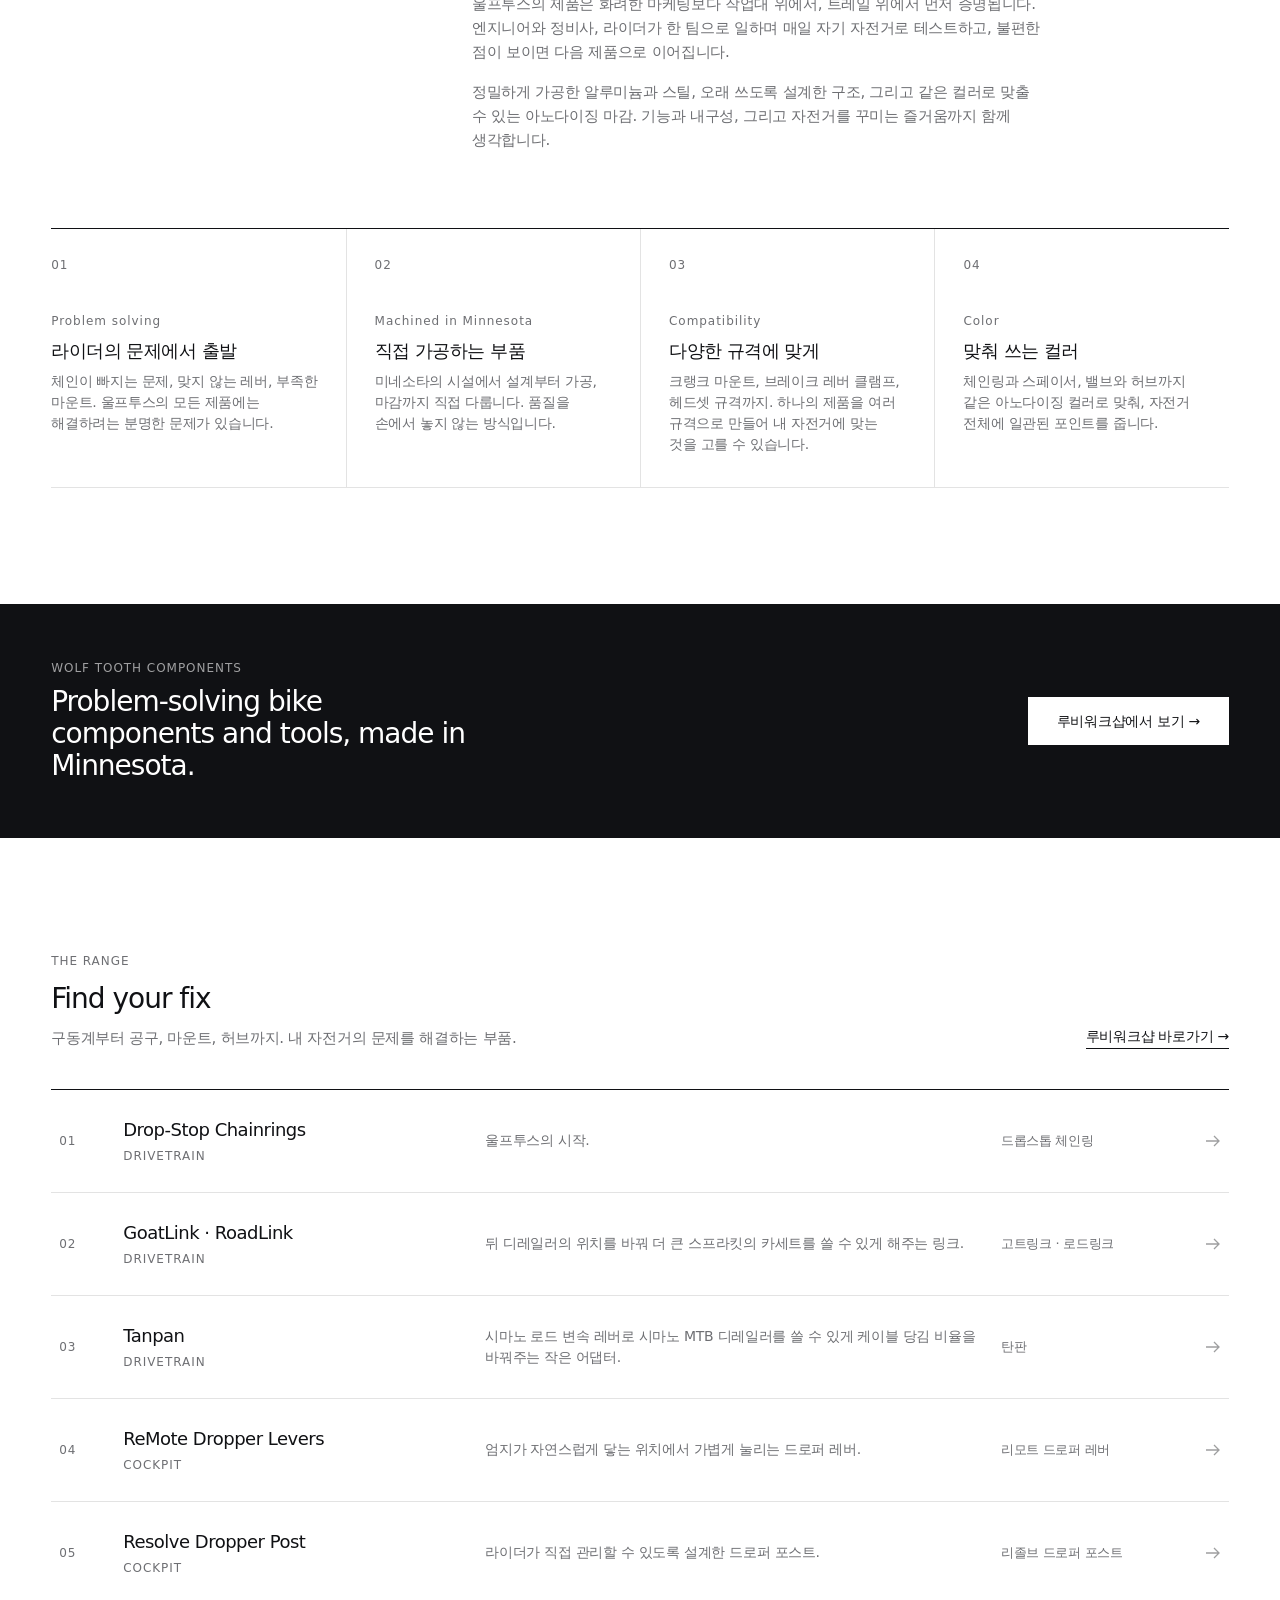
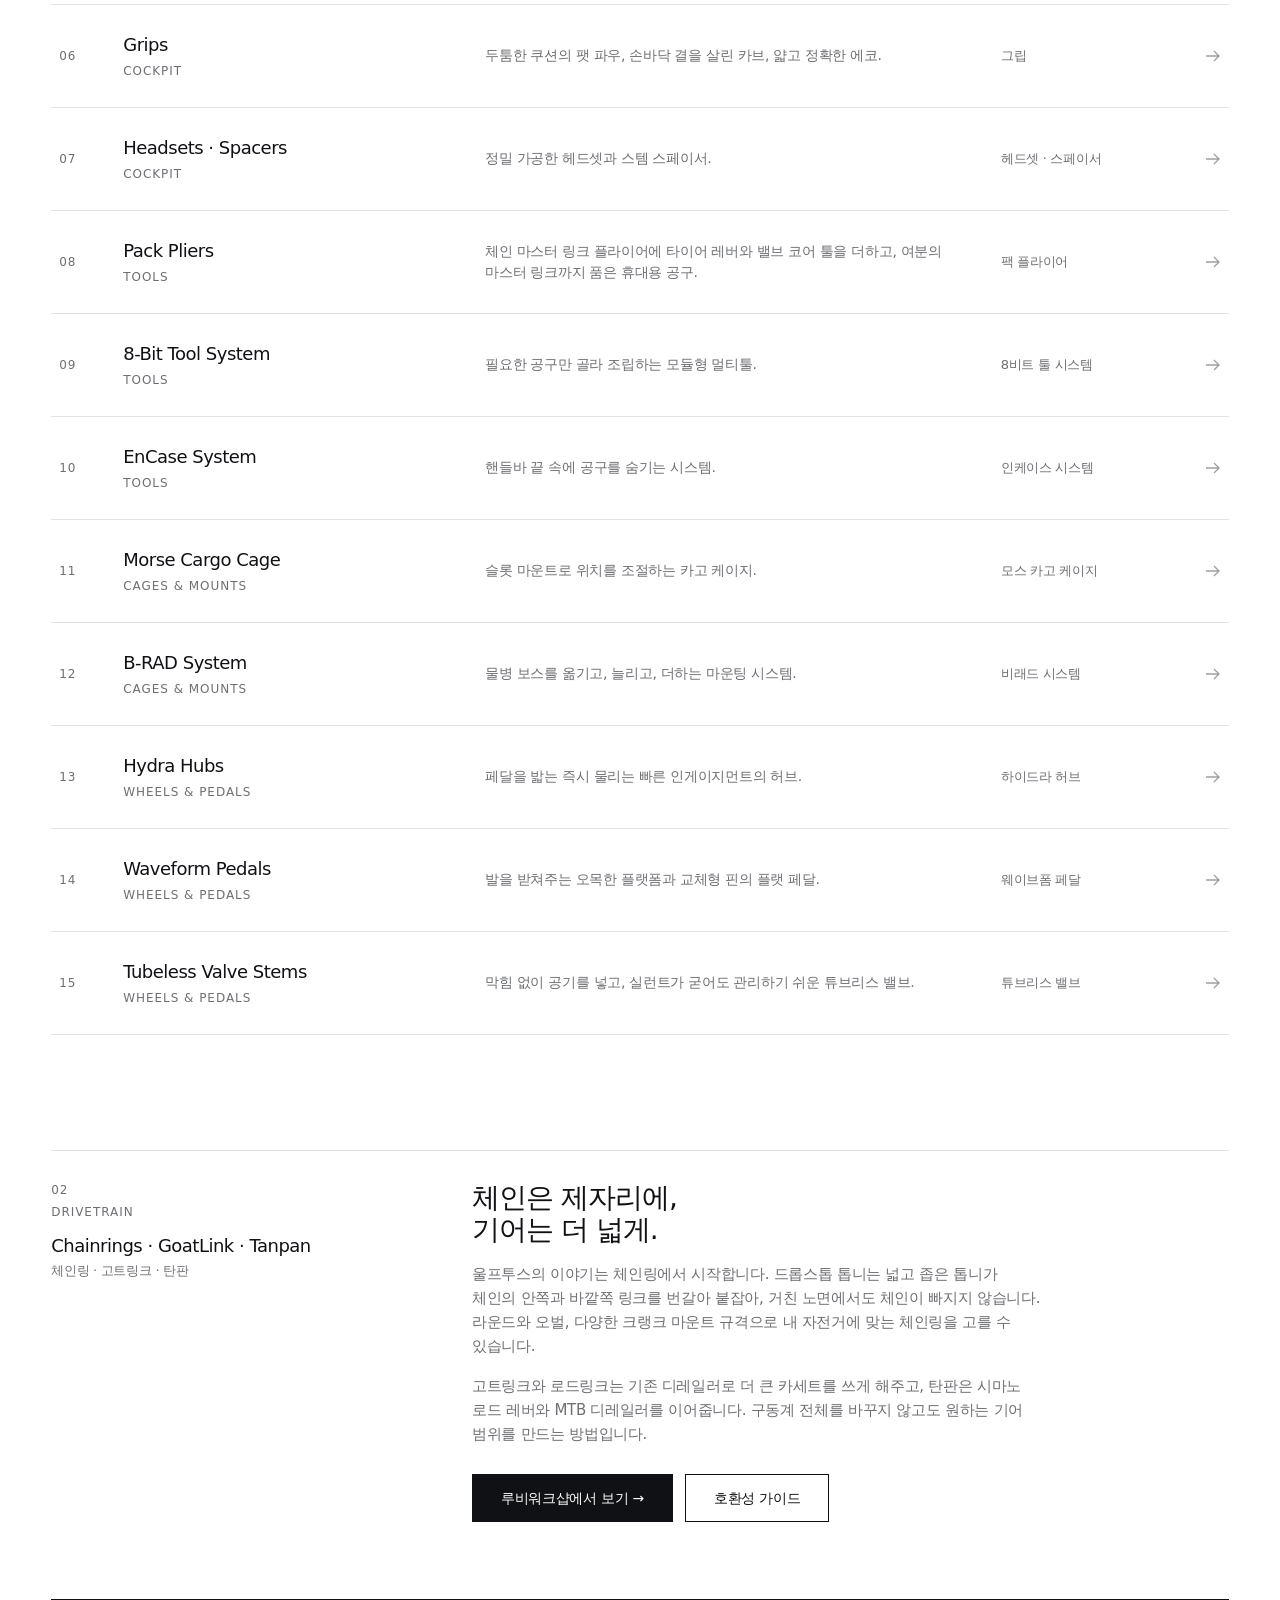
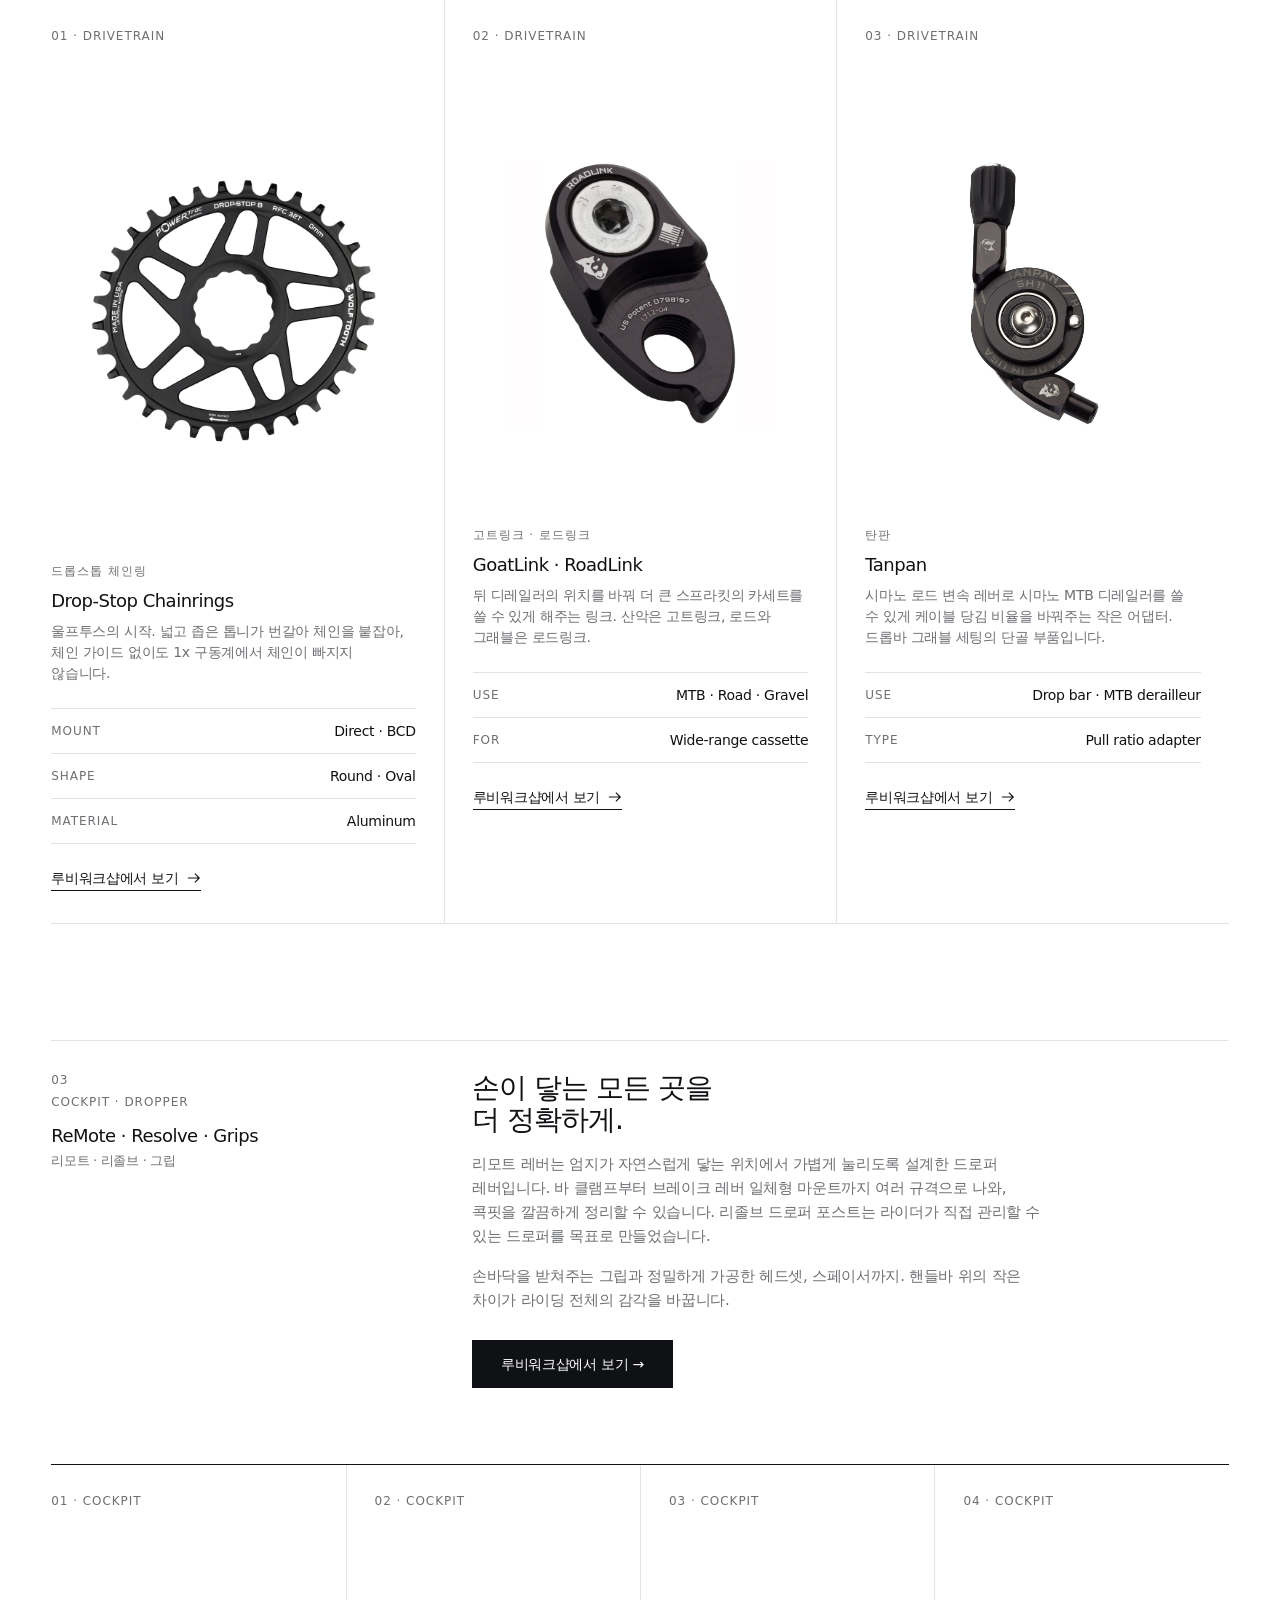
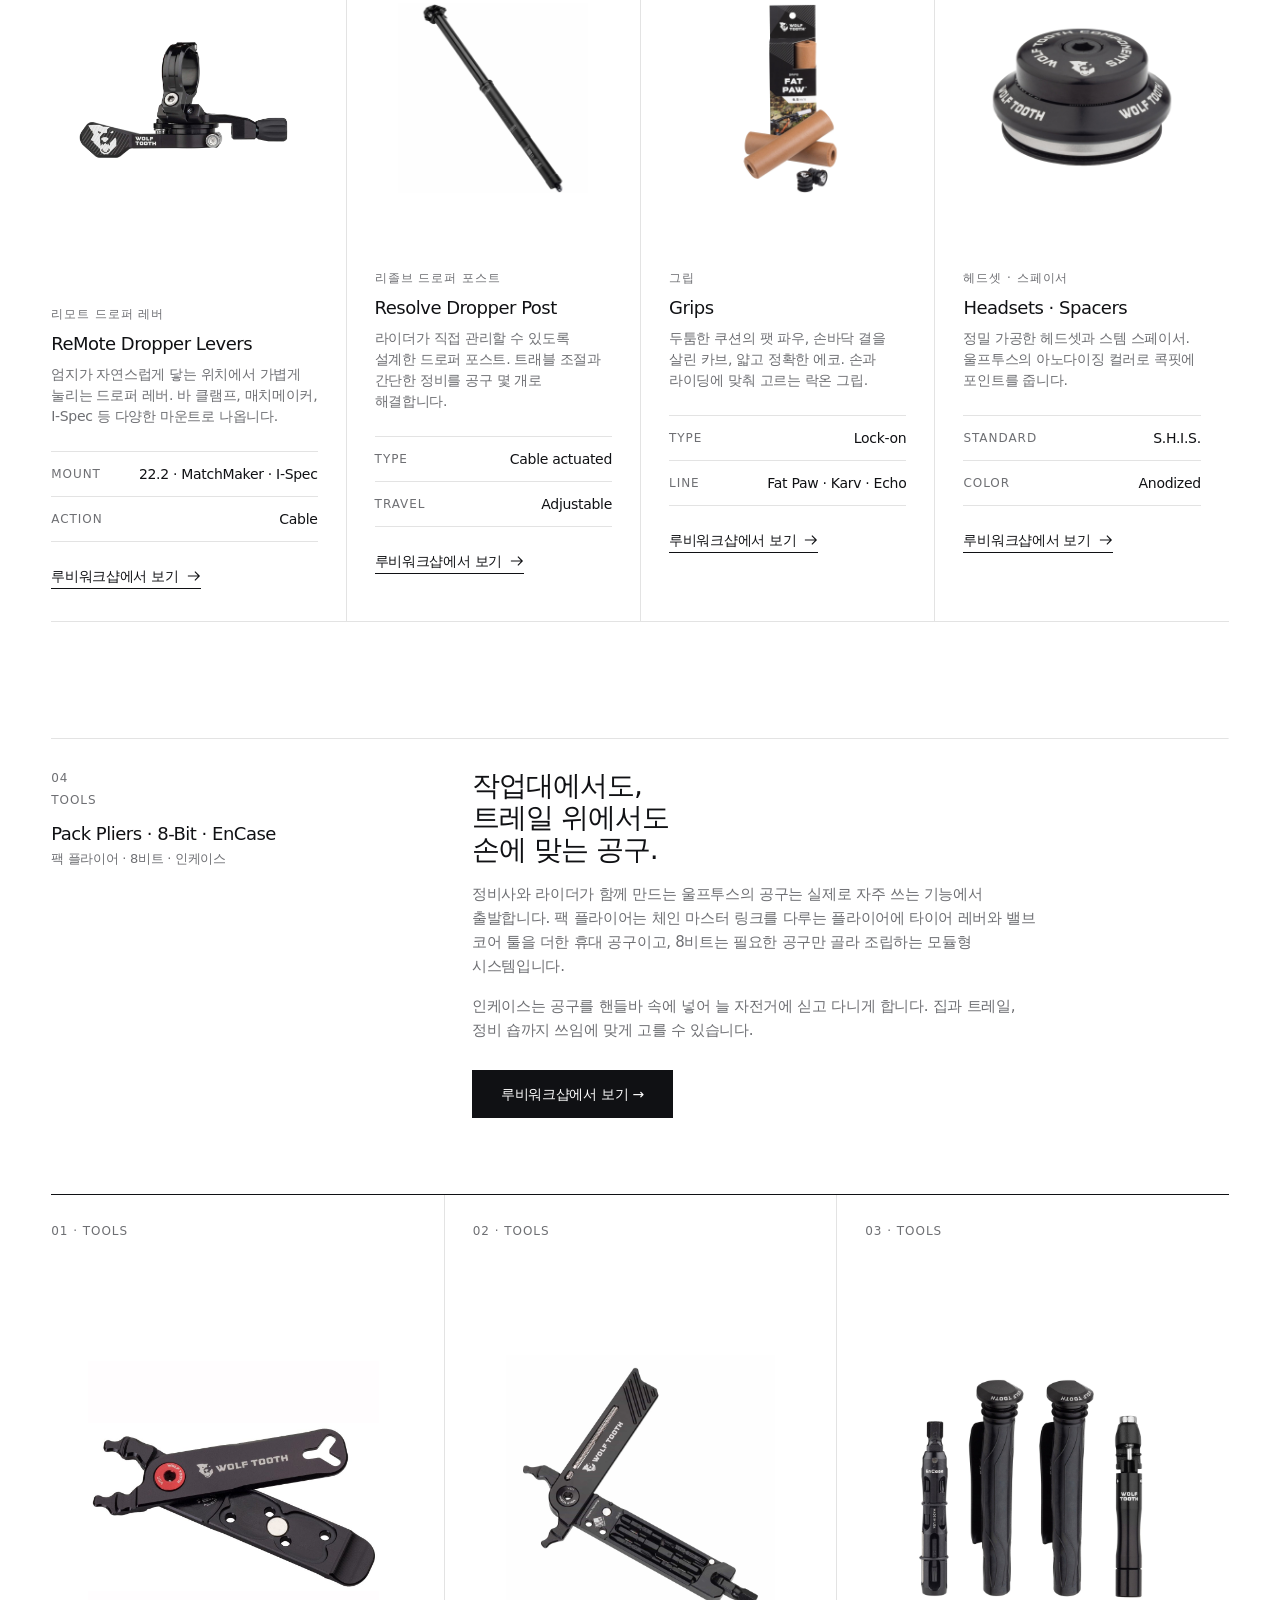
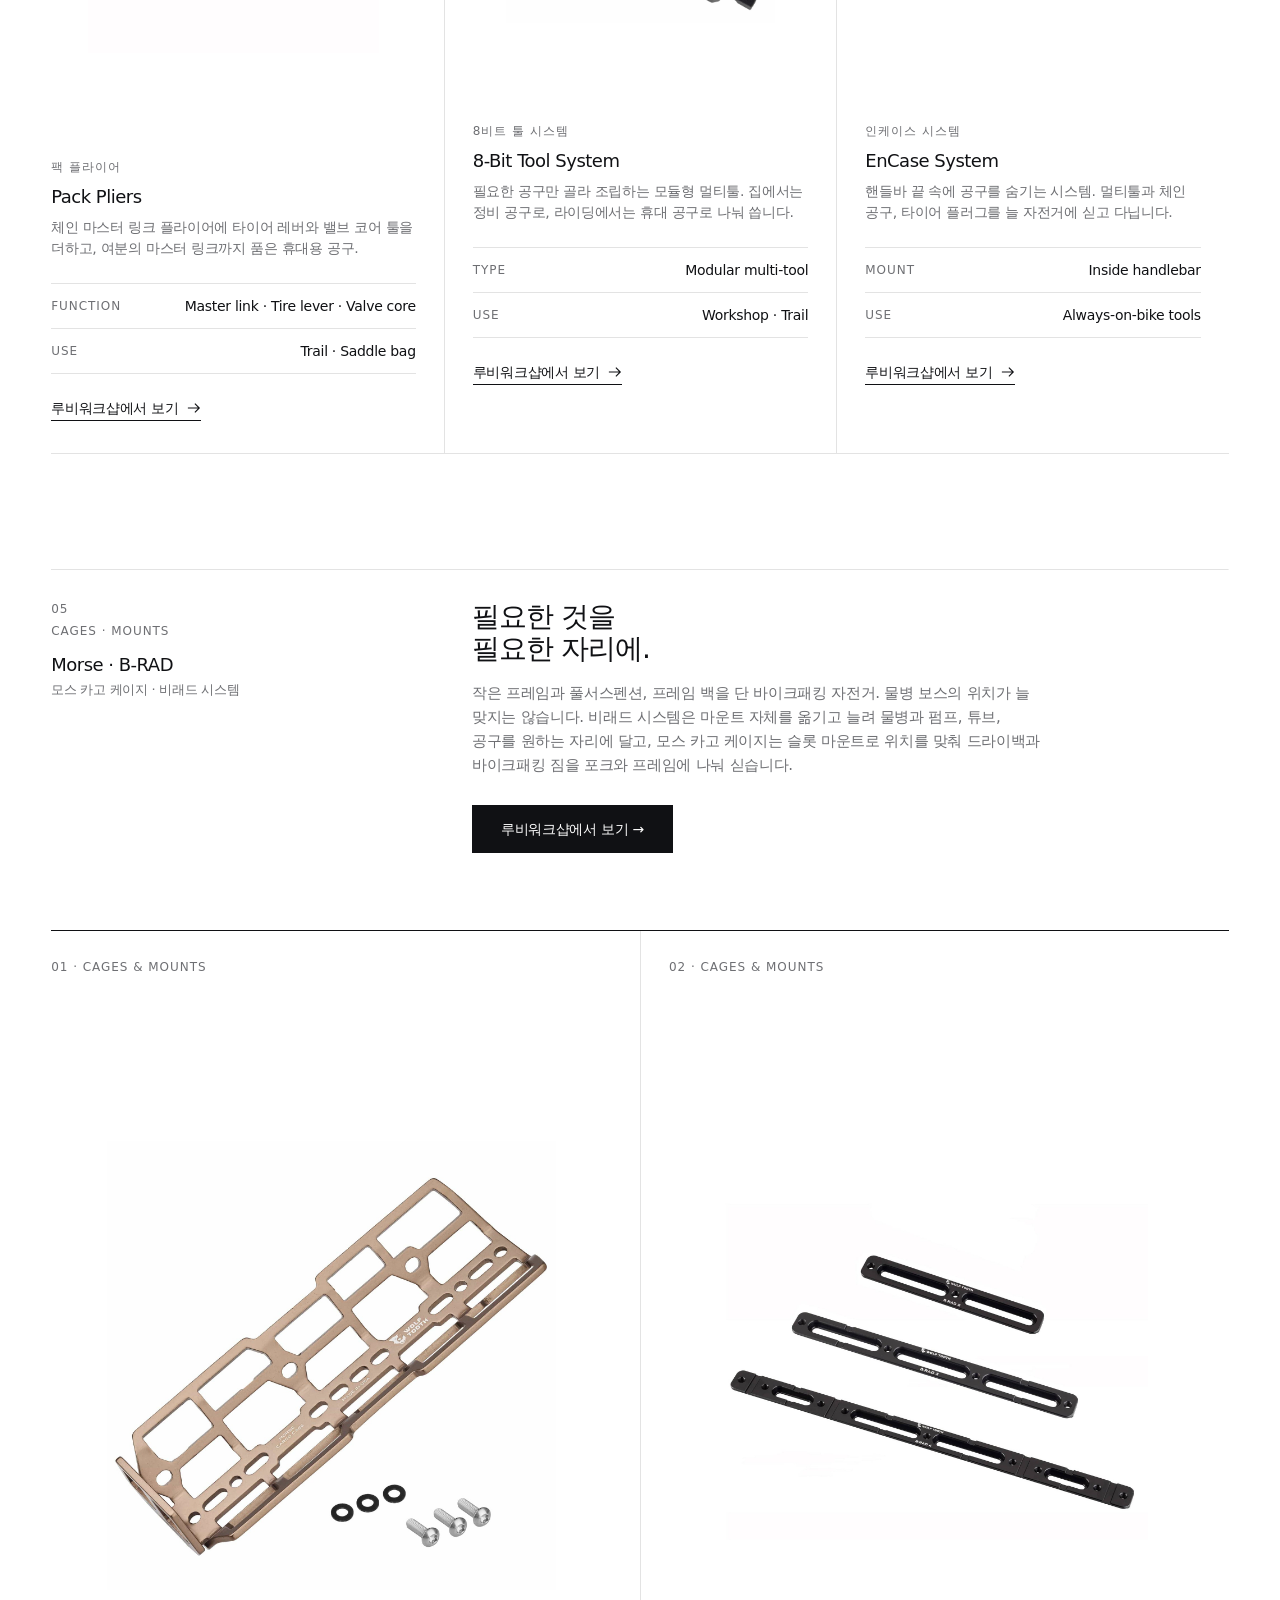
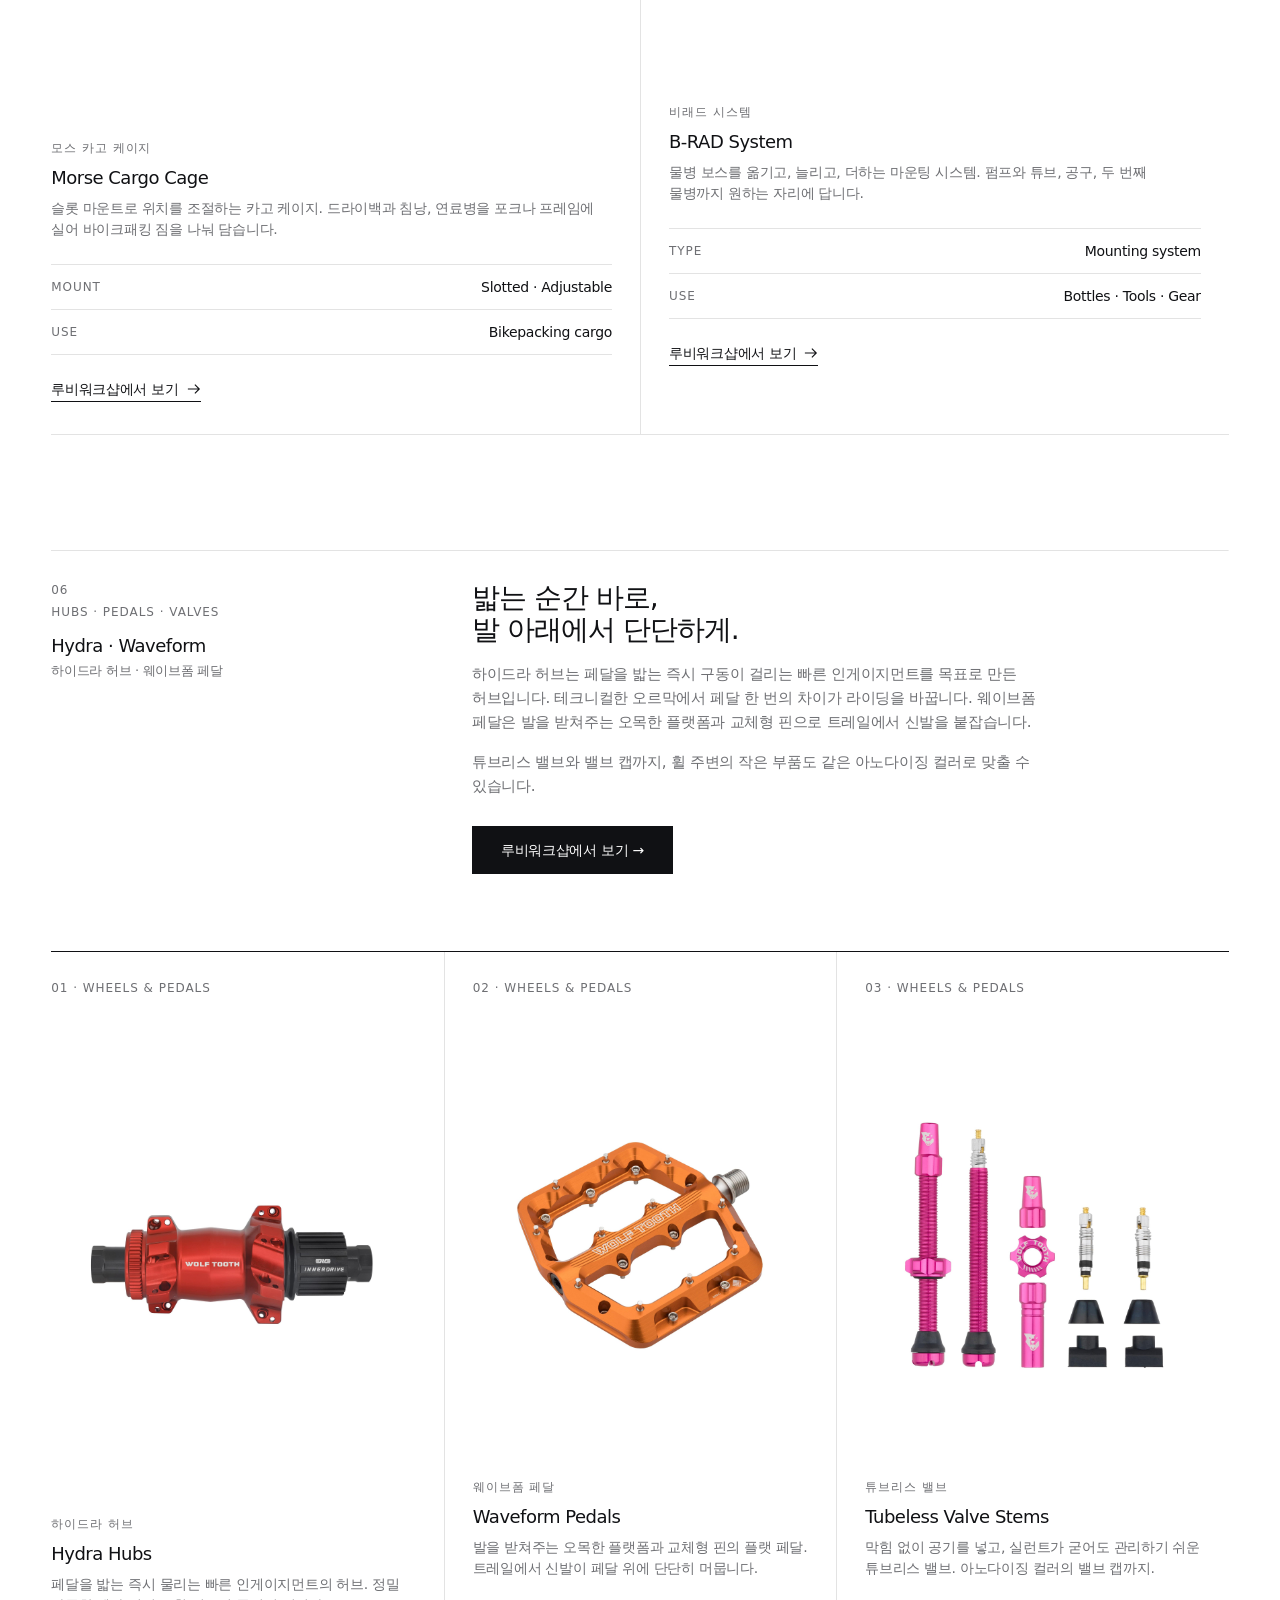
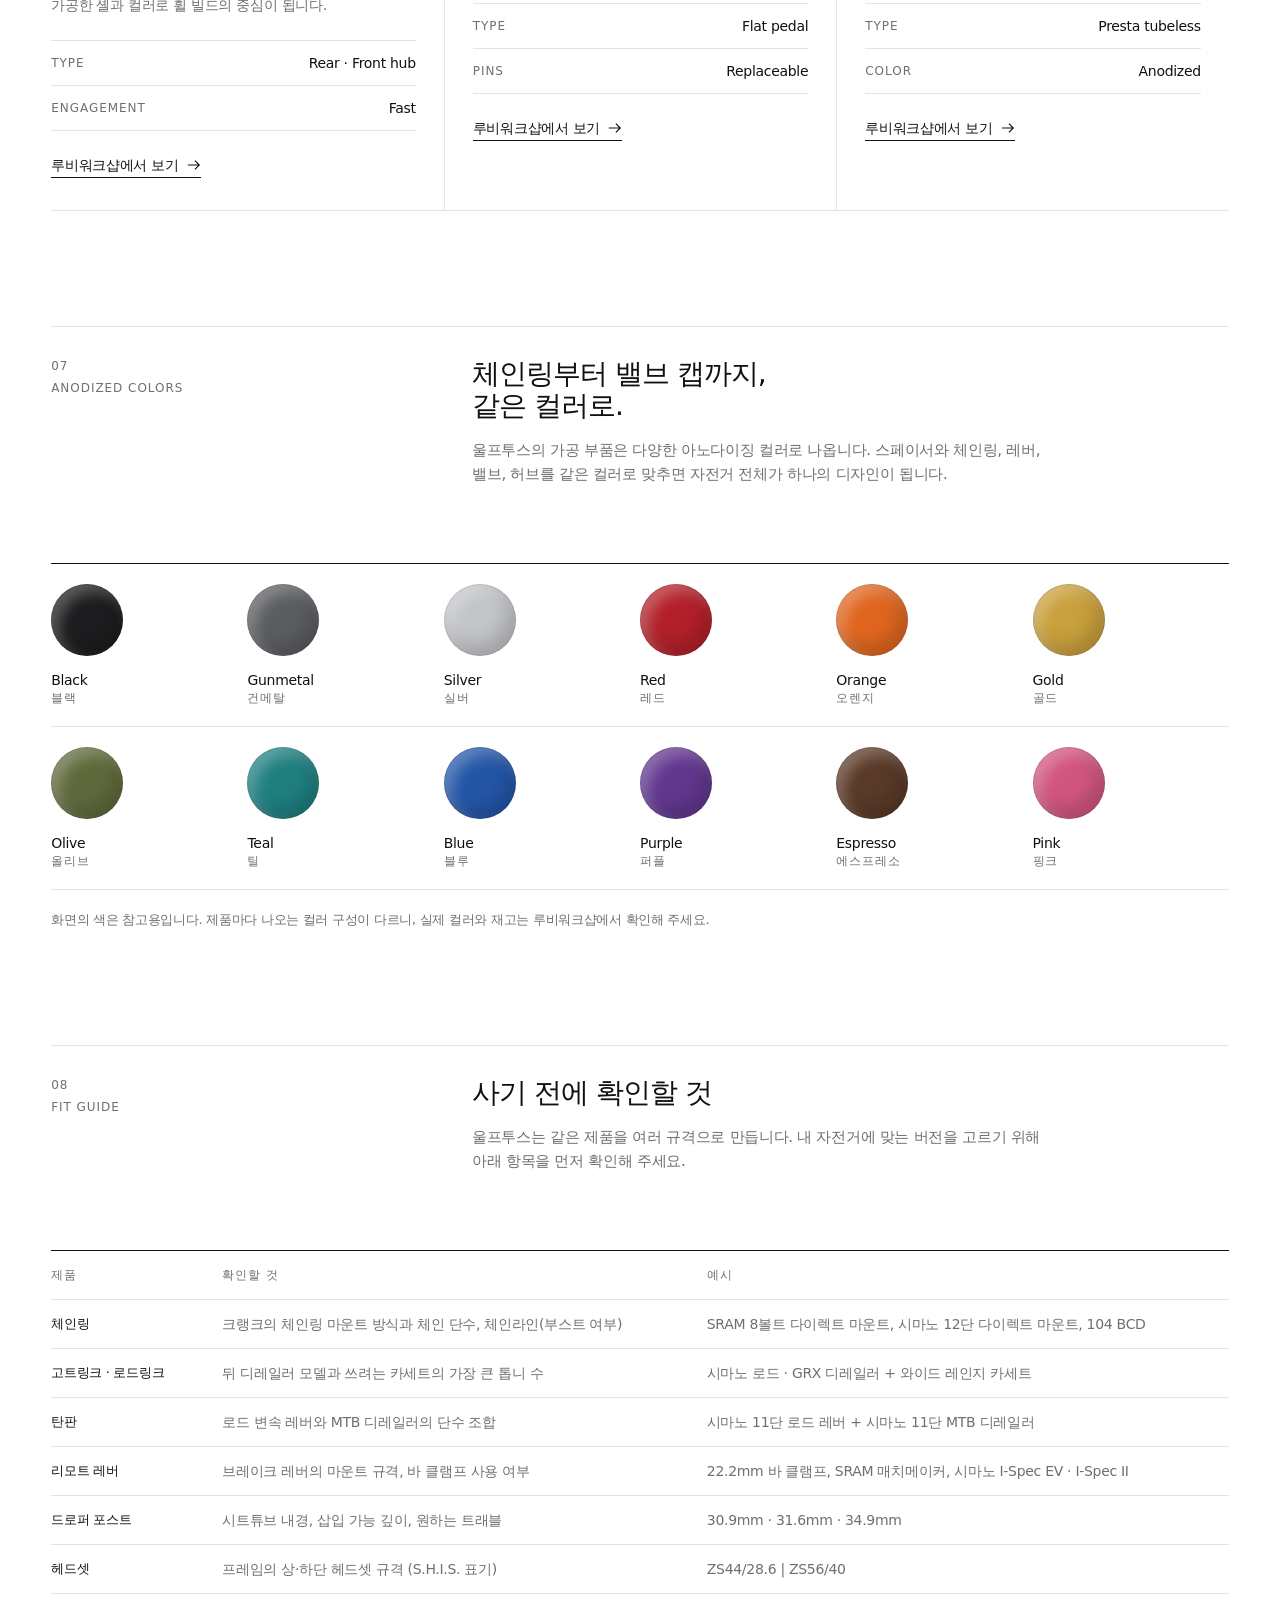
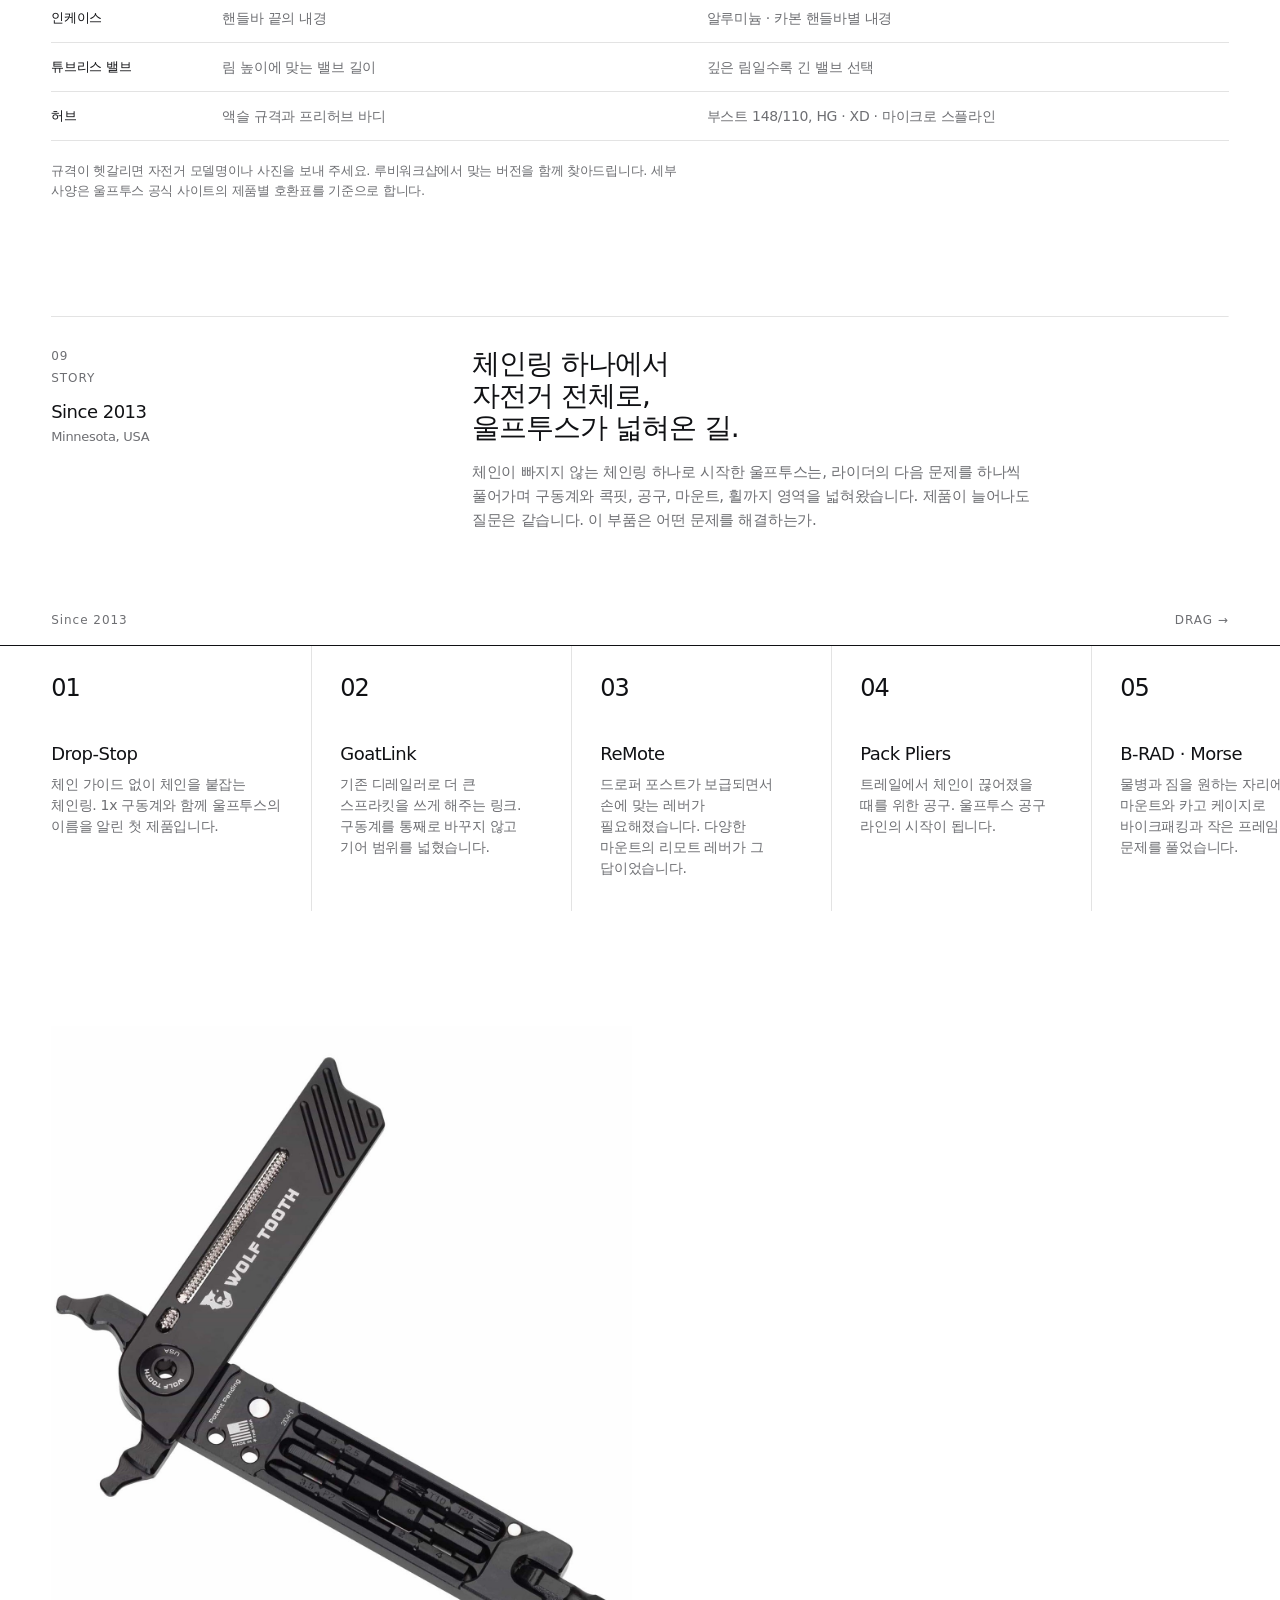
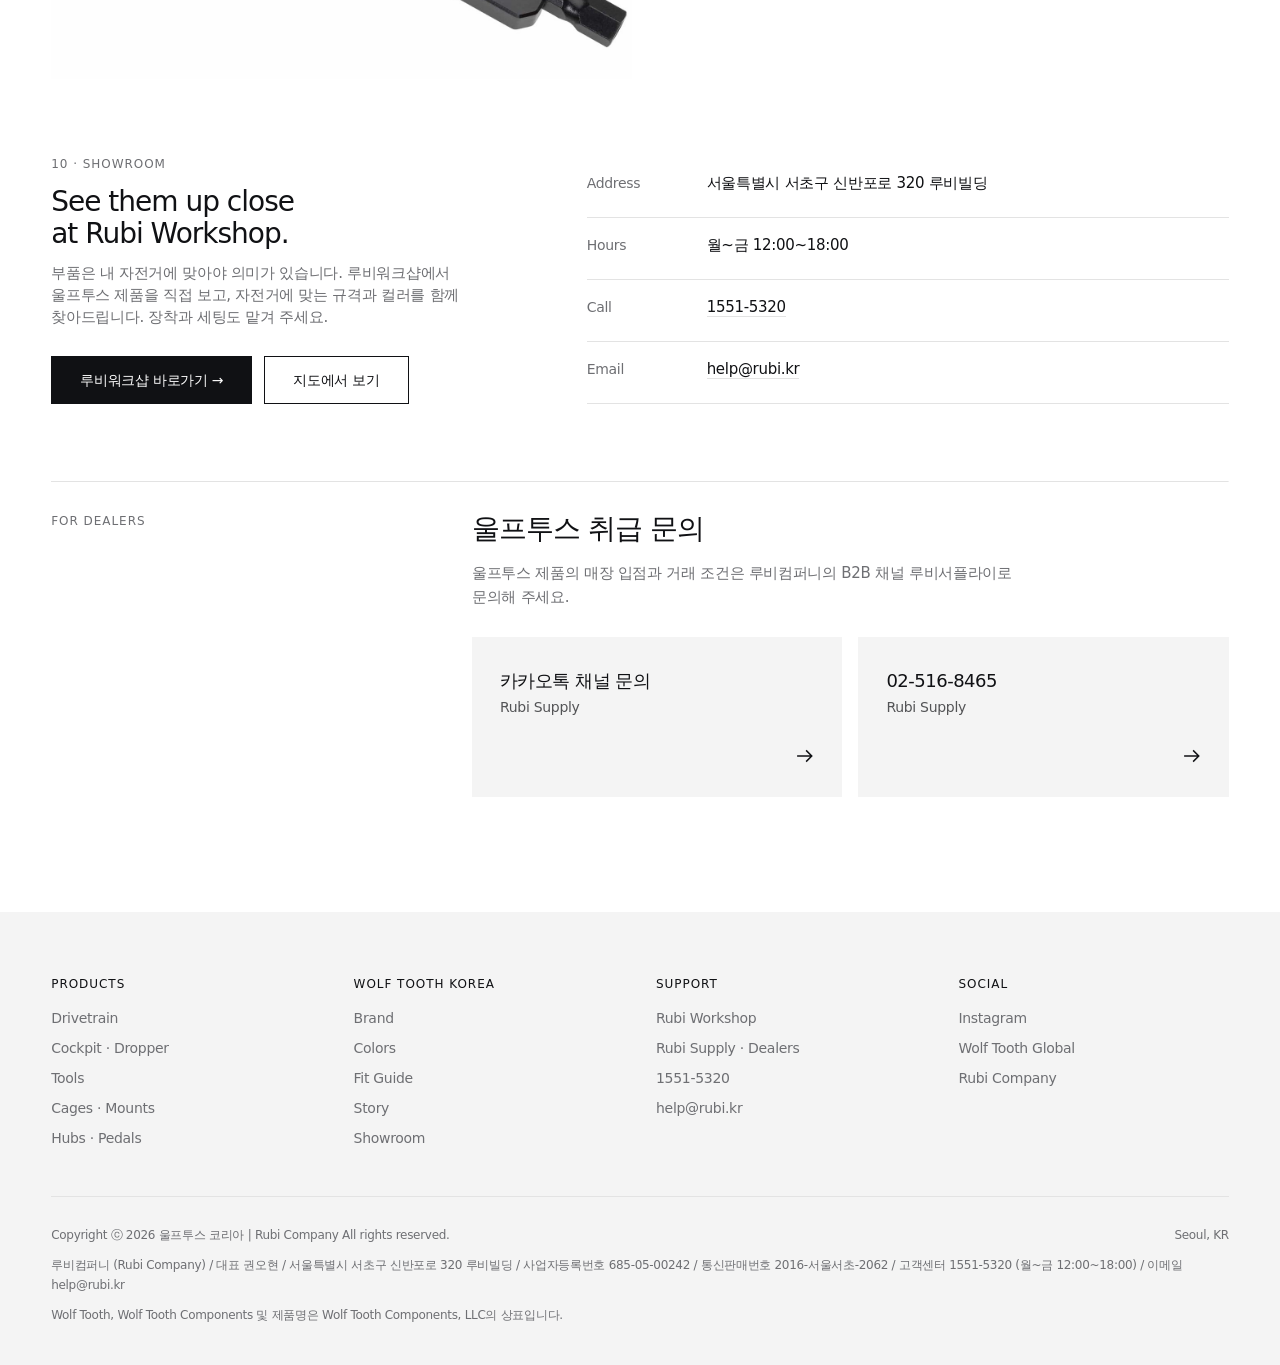
==== commit d2adf9d6: "모스 카드를 공식 스토어 제품(모스 카고 케이지)에 맞게 수정 Co-Authored-By: Claude Opus 5.5 <noreply@anthropic.com> Claude-Se" ====
--- a/index.html
+++ b/index.html
@@ -4,8 +4,8 @@
 <meta charset="utf-8">
 <meta name="viewport" content="width=device-width,initial-scale=1,viewport-fit=cover">
 <title>울프투스 코리아 | Wolf Tooth Components 자전거 부품 · 공구</title>
-<meta name="description" content="울프투스 컴포넌트(Wolf Tooth Components)는 2013년 미국 미네소타에서 시작한 자전거 부품·공구 브랜드입니다. 드롭스톱 체인링, 리모트 드로퍼 레버, 팩 플라이어와 8비트 공구, 모스 케이지와 비래드, 하이드라 허브를 루비워크샵에서 만나보세요.">
-<meta name="keywords" content="Wolf Tooth,울프투스,울프투스 컴포넌트,Wolf Tooth Components,울프투스 코리아,체인링,드롭스톱,고트링크,로드링크,탄판,리모트 레버,리졸브 드로퍼,팩 플라이어,8-Bit,인케이스,모스 케이지,B-RAD,하이드라 허브,웨이브폼 페달,루비워크샵">
+<meta name="description" content="울프투스 컴포넌트(Wolf Tooth Components)는 2013년 미국 미네소타에서 시작한 자전거 부품·공구 브랜드입니다. 드롭스톱 체인링, 리모트 드로퍼 레버, 팩 플라이어와 8비트 공구, 모스 카고 케이지와 비래드, 하이드라 허브를 루비워크샵에서 만나보세요.">
+<meta name="keywords" content="Wolf Tooth,울프투스,울프투스 컴포넌트,Wolf Tooth Components,울프투스 코리아,체인링,드롭스톱,고트링크,로드링크,탄판,리모트 레버,리졸브 드로퍼,팩 플라이어,8-Bit,인케이스,모스 카고 케이지,B-RAD,하이드라 허브,웨이브폼 페달,루비워크샵">
 <meta name="theme-color" content="#ffffff">
 <link rel="canonical" href="https://wolftooth.rubiworkshop.com/">
 
@@ -53,7 +53,7 @@
     {"@type": "Product", "name": "Wolf Tooth Pack Pliers", "brand": {"@type": "Brand", "name": "Wolf Tooth Components"}, "category": "Tools", "image": "https://wolftooth.rubiworkshop.com/images/p/packpliers-1.jpg", "description": "체인 마스터 링크 플라이어에 타이어 레버와 밸브 코어 툴을 더하고, 여분의 마스터 링크까지 품은 휴대용 공구."},
     {"@type": "Product", "name": "Wolf Tooth 8-Bit Tool System", "brand": {"@type": "Brand", "name": "Wolf Tooth Components"}, "category": "Tools", "image": "https://wolftooth.rubiworkshop.com/images/p/8bit-1.jpg", "description": "필요한 공구만 골라 조립하는 모듈형 멀티툴. 집에서는 정비 공구로, 라이딩에서는 휴대 공구로 나눠 씁니다."},
     {"@type": "Product", "name": "Wolf Tooth EnCase System", "brand": {"@type": "Brand", "name": "Wolf Tooth Components"}, "category": "Tools", "image": "https://wolftooth.rubiworkshop.com/images/p/encase-1.jpg", "description": "핸들바 끝 속에 공구를 숨기는 시스템. 멀티툴과 체인 공구, 타이어 플러그를 늘 자전거에 싣고 다닙니다."},
-    {"@type": "Product", "name": "Wolf Tooth Morse Cage", "brand": {"@type": "Brand", "name": "Wolf Tooth Components"}, "category": "Cages & Mounts", "image": "https://wolftooth.rubiworkshop.com/images/p/morse-1.jpg", "description": "슬롯 마운트로 케이지를 위아래로 옮길 수 있는 물병 케이지. 작은 프레임과 프레임 백 아래에서도 물병을 쉽게 뺍니다."},
+    {"@type": "Product", "name": "Wolf Tooth Morse Cargo Cage", "brand": {"@type": "Brand", "name": "Wolf Tooth Components"}, "category": "Cages & Mounts", "image": "https://wolftooth.rubiworkshop.com/images/p/morse-1.jpg", "description": "슬롯 마운트로 위치를 조절하는 카고 케이지. 드라이백과 침낭, 연료병을 포크나 프레임에 실어 바이크패킹 짐을 나눠 담습니다."},
     {"@type": "Product", "name": "Wolf Tooth B-RAD System", "brand": {"@type": "Brand", "name": "Wolf Tooth Components"}, "category": "Cages & Mounts", "image": "https://wolftooth.rubiworkshop.com/images/p/brad-1.jpg", "description": "물병 보스를 옮기고, 늘리고, 더하는 마운팅 시스템. 펌프와 튜브, 공구, 두 번째 물병까지 원하는 자리에 답니다."},
     {"@type": "Product", "name": "Wolf Tooth Hydra Hubs", "brand": {"@type": "Brand", "name": "Wolf Tooth Components"}, "category": "Wheels & Pedals", "image": "https://wolftooth.rubiworkshop.com/images/p/hydra-1.jpg", "description": "페달을 밟는 즉시 물리는 빠른 인게이지먼트의 허브. 정밀 가공한 셸과 컬러로 휠 빌드의 중심이 됩니다."},
     {"@type": "Product", "name": "Wolf Tooth Waveform Pedals", "brand": {"@type": "Brand", "name": "Wolf Tooth Components"}, "category": "Wheels & Pedals", "image": "https://wolftooth.rubiworkshop.com/images/p/waveform-1.jpg", "description": "발을 받쳐주는 오목한 플랫폼과 교체형 핀의 플랫 페달. 트레일에서 신발이 페달 위에 단단히 머뭅니다."},
@@ -567,11 +567,11 @@
       </div></div>
     </div>
     <div class="rh-slide" role="group" aria-roledescription="slide" aria-label="4 / 4">
-      <div class="rh-media pd-stage"><img src="images/p/morse-1.jpg" alt="Wolf Tooth 모스 케이지" loading="lazy"></div>
+      <div class="rh-media pd-stage"><img src="images/p/morse-1.jpg" alt="Wolf Tooth 모스 카고 케이지" loading="lazy"></div>
       <div class="rh-inner"><div class="rh-copy">
         <p class="rh-eyebrow">Cages · Mounts</p>
         <h2 class="rh-title">Morse · B-RAD</h2>
-        <p class="rh-sub">모스 케이지 · 비래드</p>
+        <p class="rh-sub">모스 카고 케이지 · 비래드</p>
         <p class="rh-desc">필요한 것을 필요한 자리에</p>
         <div class="rh-ctas"><a class="rh-btn" href="#mounts"><span>자세히 알아보기</span><svg aria-hidden="true"><use href="#i-arrow"/></svg></a><a class="rh-btn" href="https://rubiworkshop.com/wolftooth" target="_blank" rel="noopener"><span>구매하기</span><svg aria-hidden="true"><use href="#i-arrow"/></svg></a></div>
       </div></div>
@@ -605,7 +605,7 @@
     <div class="copy reveal">
       <h2>라이더의 불편함에서 시작해,<br>작은 부품 하나로<br>라이딩을 바꿉니다.</h2>
       <p>울프투스 컴포넌트(Wolf Tooth Components)는 2013년 미국 미네소타에서 시작한 자전거 부품·공구 브랜드입니다. 첫 제품은 체인 가이드 없이도 체인이 빠지지 않는 드롭스톱 체인링이었습니다. 앞 변속기를 떼어내는 1x 구동계가 막 퍼져나가던 시기, 울프투스의 체인링은 라이더들이 직접 겪던 문제를 정확히 풀어냈습니다.</p>
-      <p>그 뒤로도 출발점은 같습니다. 더 큰 카세트를 쓰고 싶을 때, 드로퍼 레버가 손에 맞지 않을 때, 물병 케이지를 옮기고 싶을 때, 트레일에서 체인이 끊어졌을 때. 울프투스는 라이더가 실제로 부딪히는 순간을 찾아, 그 문제를 해결하는 부품과 공구를 만듭니다.</p>
+      <p>그 뒤로도 출발점은 같습니다. 더 큰 카세트를 쓰고 싶을 때, 드로퍼 레버가 손에 맞지 않을 때, 물병 위치를 옮기고 싶을 때, 트레일에서 체인이 끊어졌을 때. 울프투스는 라이더가 실제로 부딪히는 순간을 찾아, 그 문제를 해결하는 부품과 공구를 만듭니다.</p>
       <div class="stats">
         <div><b>2013</b><span>미국 미네소타에서 시작된 부품 브랜드</span></div>
         <div><b>Made in USA</b><span>미네소타에서 설계하고 가공하는 부품</span></div>
@@ -657,7 +657,7 @@
       <a href="#tools"><span class="idx">08</span><div><b>Pack Pliers</b><small>Tools</small></div><p>체인 마스터 링크 플라이어에 타이어 레버와 밸브 코어 툴을 더하고, 여분의 마스터 링크까지 품은 휴대용 공구.</p><dl><dd>팩 플라이어</dd></dl><svg><use href="#i-arrow"/></svg></a>
       <a href="#tools"><span class="idx">09</span><div><b>8-Bit Tool System</b><small>Tools</small></div><p>필요한 공구만 골라 조립하는 모듈형 멀티툴.</p><dl><dd>8비트 툴 시스템</dd></dl><svg><use href="#i-arrow"/></svg></a>
       <a href="#tools"><span class="idx">10</span><div><b>EnCase System</b><small>Tools</small></div><p>핸들바 끝 속에 공구를 숨기는 시스템.</p><dl><dd>인케이스 시스템</dd></dl><svg><use href="#i-arrow"/></svg></a>
-      <a href="#mounts"><span class="idx">11</span><div><b>Morse Cage</b><small>Cages &amp; Mounts</small></div><p>슬롯 마운트로 케이지를 위아래로 옮길 수 있는 물병 케이지.</p><dl><dd>모스 케이지</dd></dl><svg><use href="#i-arrow"/></svg></a>
+      <a href="#mounts"><span class="idx">11</span><div><b>Morse Cargo Cage</b><small>Cages &amp; Mounts</small></div><p>슬롯 마운트로 위치를 조절하는 카고 케이지.</p><dl><dd>모스 카고 케이지</dd></dl><svg><use href="#i-arrow"/></svg></a>
       <a href="#mounts"><span class="idx">12</span><div><b>B-RAD System</b><small>Cages &amp; Mounts</small></div><p>물병 보스를 옮기고, 늘리고, 더하는 마운팅 시스템.</p><dl><dd>비래드 시스템</dd></dl><svg><use href="#i-arrow"/></svg></a>
       <a href="#wheels"><span class="idx">13</span><div><b>Hydra Hubs</b><small>Wheels &amp; Pedals</small></div><p>페달을 밟는 즉시 물리는 빠른 인게이지먼트의 허브.</p><dl><dd>하이드라 허브</dd></dl><svg><use href="#i-arrow"/></svg></a>
       <a href="#wheels"><span class="idx">14</span><div><b>Waveform Pedals</b><small>Wheels &amp; Pedals</small></div><p>발을 받쳐주는 오목한 플랫폼과 교체형 핀의 플랫 페달.</p><dl><dd>웨이브폼 페달</dd></dl><svg><use href="#i-arrow"/></svg></a>
@@ -713,15 +713,15 @@
 <!-- ===== 05 MOUNTS ===== -->
 <section class="sec" id="mounts" data-sec>
   <div class="container story">
-    <div class="reveal"><p class="num">05</p><p class="kicker">Cages · Mounts</p><p class="model">Morse · B-RAD<span>모스 케이지 · 비래드 시스템</span></p></div>
+    <div class="reveal"><p class="num">05</p><p class="kicker">Cages · Mounts</p><p class="model">Morse · B-RAD<span>모스 카고 케이지 · 비래드 시스템</span></p></div>
     <div class="copy reveal">
       <h2>필요한 것을<br>필요한 자리에.</h2>
-      <p>작은 프레임과 풀서스펜션, 프레임 백을 단 바이크패킹 자전거. 물병 보스의 위치가 늘 맞지는 않습니다. 모스 케이지는 슬롯 마운트로 케이지를 위아래로 옮겨 물병을 넣고 빼기 쉬운 자리를 찾고, 비래드 시스템은 마운트 자체를 옮기고 늘려 펌프와 튜브, 공구, 두 번째 물병까지 원하는 자리에 답니다.</p>
+      <p>작은 프레임과 풀서스펜션, 프레임 백을 단 바이크패킹 자전거. 물병 보스의 위치가 늘 맞지는 않습니다. 비래드 시스템은 마운트 자체를 옮기고 늘려 물병과 펌프, 튜브, 공구를 원하는 자리에 달고, 모스 카고 케이지는 슬롯 마운트로 위치를 맞춰 드라이백과 바이크패킹 짐을 포크와 프레임에 나눠 싣습니다.</p>
       <div class="btns"><a class="btn solid" href="https://rubiworkshop.com/wolftooth" target="_blank" rel="noopener">루비워크샵에서 보기 →</a></div>
     </div>
   </div>
   <div class="container mt">
-    <div class="cols c2"><article class="cell reveal"><span class="idx">01 · Cages &amp; Mounts</span><figure class="pd" data-gallery="morse"><img src="images/p/morse-1.jpg" alt="Wolf Tooth Morse Cage" loading="lazy"></figure><h3><small>모스 케이지</small>Morse Cage</h3><p>슬롯 마운트로 케이지를 위아래로 옮길 수 있는 물병 케이지. 작은 프레임과 프레임 백 아래에서도 물병을 쉽게 뺍니다.</p><dl><dt>MOUNT</dt><dd>Slotted · Adjustable</dd><dt>MATERIAL</dt><dd>Aluminum</dd></dl><a class="link" href="https://rubiworkshop.com/wolftooth" target="_blank" rel="noopener"><span>루비워크샵에서 보기</span><svg aria-hidden="true"><use href="#i-arrow"/></svg></a></article><article class="cell reveal"><span class="idx">02 · Cages &amp; Mounts</span><figure class="pd" data-gallery="brad"><img src="images/p/brad-1.jpg" alt="Wolf Tooth B-RAD System" loading="lazy"></figure><h3><small>비래드 시스템</small>B-RAD System</h3><p>물병 보스를 옮기고, 늘리고, 더하는 마운팅 시스템. 펌프와 튜브, 공구, 두 번째 물병까지 원하는 자리에 답니다.</p><dl><dt>TYPE</dt><dd>Mounting system</dd><dt>USE</dt><dd>Bottles · Tools · Gear</dd></dl><a class="link" href="https://rubiworkshop.com/wolftooth" target="_blank" rel="noopener"><span>루비워크샵에서 보기</span><svg aria-hidden="true"><use href="#i-arrow"/></svg></a></article></div>
+    <div class="cols c2"><article class="cell reveal"><span class="idx">01 · Cages &amp; Mounts</span><figure class="pd" data-gallery="morse"><img src="images/p/morse-1.jpg" alt="Wolf Tooth Morse Cargo Cage" loading="lazy"></figure><h3><small>모스 카고 케이지</small>Morse Cargo Cage</h3><p>슬롯 마운트로 위치를 조절하는 카고 케이지. 드라이백과 침낭, 연료병을 포크나 프레임에 실어 바이크패킹 짐을 나눠 담습니다.</p><dl><dt>MOUNT</dt><dd>Slotted · Adjustable</dd><dt>USE</dt><dd>Bikepacking cargo</dd></dl><a class="link" href="https://rubiworkshop.com/wolftooth" target="_blank" rel="noopener"><span>루비워크샵에서 보기</span><svg aria-hidden="true"><use href="#i-arrow"/></svg></a></article><article class="cell reveal"><span class="idx">02 · Cages &amp; Mounts</span><figure class="pd" data-gallery="brad"><img src="images/p/brad-1.jpg" alt="Wolf Tooth B-RAD System" loading="lazy"></figure><h3><small>비래드 시스템</small>B-RAD System</h3><p>물병 보스를 옮기고, 늘리고, 더하는 마운팅 시스템. 펌프와 튜브, 공구, 두 번째 물병까지 원하는 자리에 답니다.</p><dl><dt>TYPE</dt><dd>Mounting system</dd><dt>USE</dt><dd>Bottles · Tools · Gear</dd></dl><a class="link" href="https://rubiworkshop.com/wolftooth" target="_blank" rel="noopener"><span>루비워크샵에서 보기</span><svg aria-hidden="true"><use href="#i-arrow"/></svg></a></article></div>
   </div>
 </section>
 <!-- ===== 06 WHEELS ===== -->
@@ -810,7 +810,7 @@
       <article><b>02</b><h3>GoatLink</h3><p>기존 디레일러로 더 큰 스프라킷을 쓰게 해주는 링크. 구동계를 통째로 바꾸지 않고 기어 범위를 넓혔습니다.</p></article>
       <article><b>03</b><h3>ReMote</h3><p>드로퍼 포스트가 보급되면서 손에 맞는 레버가 필요해졌습니다. 다양한 마운트의 리모트 레버가 그 답이었습니다.</p></article>
       <article><b>04</b><h3>Pack Pliers</h3><p>트레일에서 체인이 끊어졌을 때를 위한 공구. 울프투스 공구 라인의 시작이 됩니다.</p></article>
-      <article><b>05</b><h3>B-RAD · Morse</h3><p>물병과 짐을 원하는 자리에. 마운트와 케이지로 바이크패킹과 작은 프레임의 문제를 풀었습니다.</p></article>
+      <article><b>05</b><h3>B-RAD · Morse</h3><p>물병과 짐을 원하는 자리에. 마운트와 카고 케이지로 바이크패킹과 작은 프레임의 문제를 풀었습니다.</p></article>
       <article><b>06</b><h3>EnCase · 8-Bit</h3><p>공구를 자전거 속에, 그리고 필요한 만큼만. 휴대 공구에 대한 새로운 접근입니다.</p></article>
       <article><b>07</b><h3>Resolve · Hydra</h3><p>드로퍼 포스트와 허브까지. 울프투스는 이제 자전거의 핵심 부품을 직접 만듭니다.</p></article>
       <article><b>08</b><h3>Waveform</h3><p>페달까지 이어진 라인업. 발 아래에서도 같은 질문, 어떤 문제를 해결하는가.</p></article>
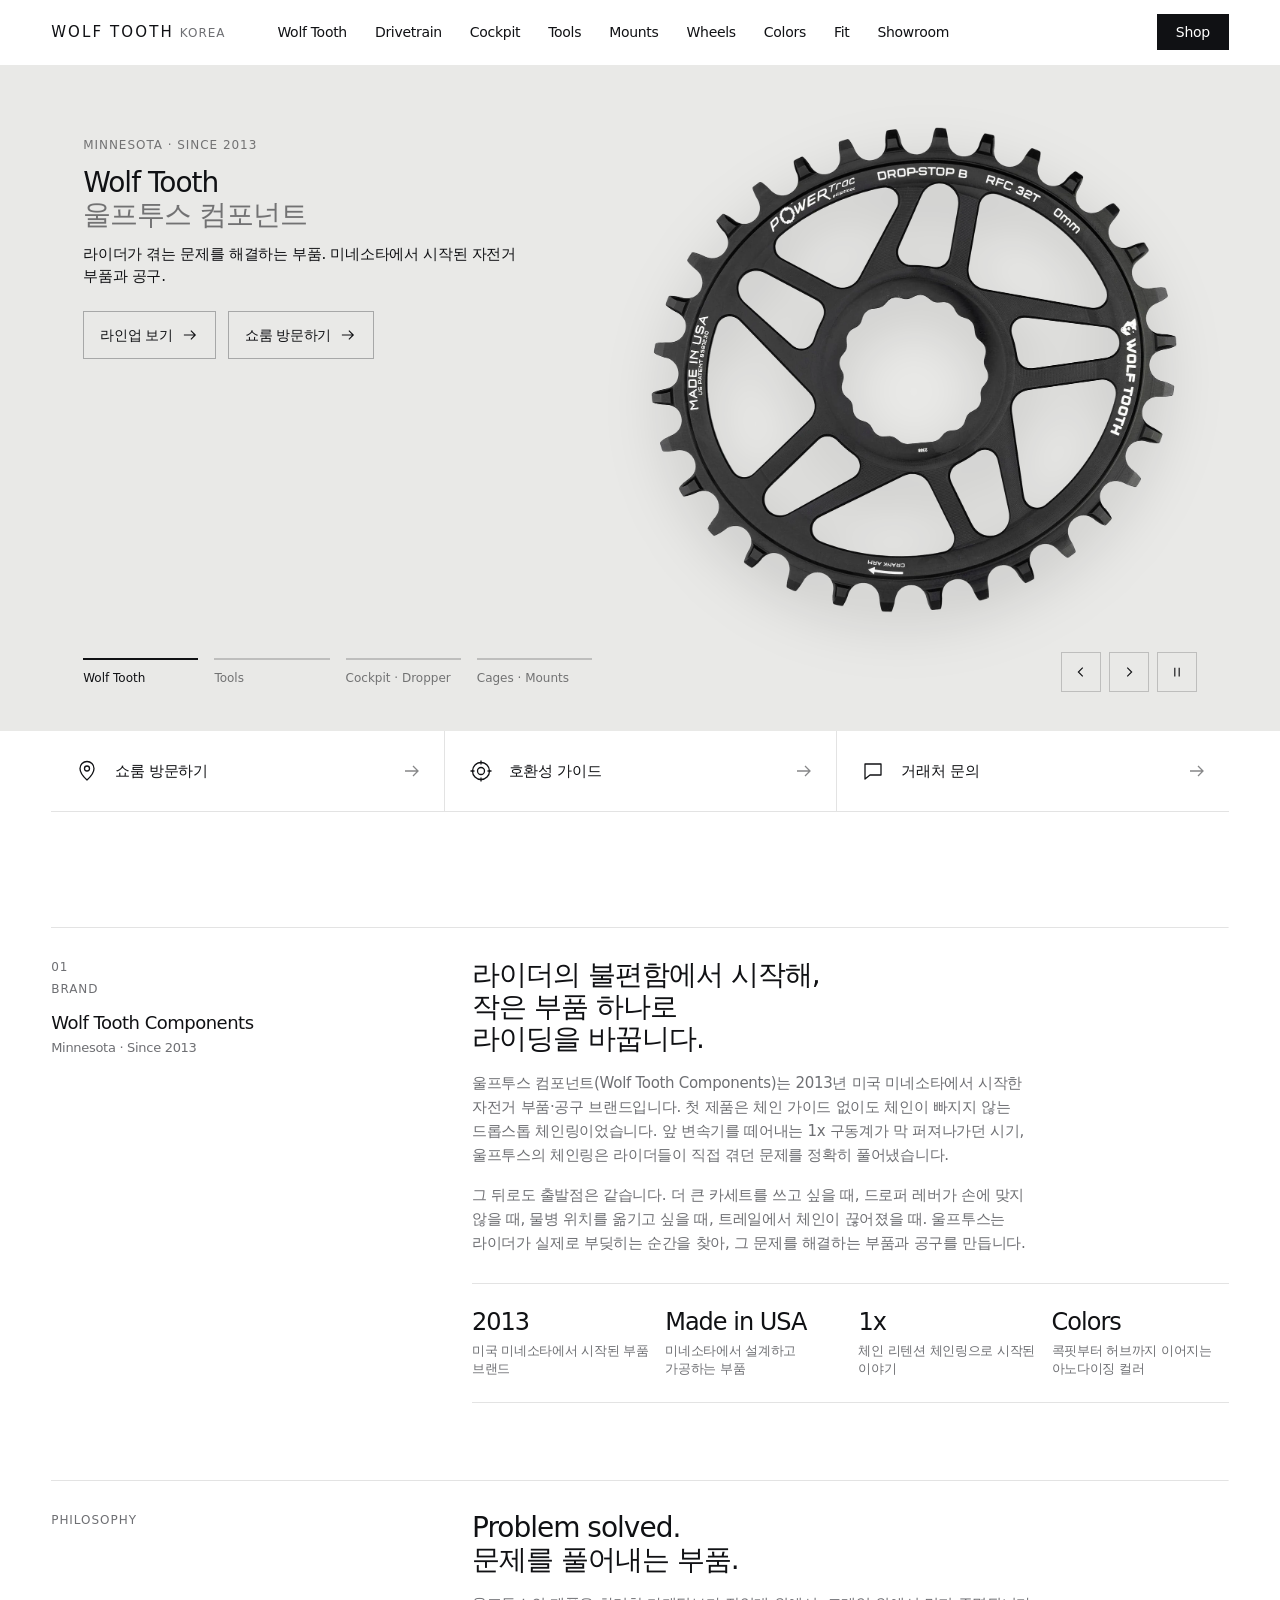
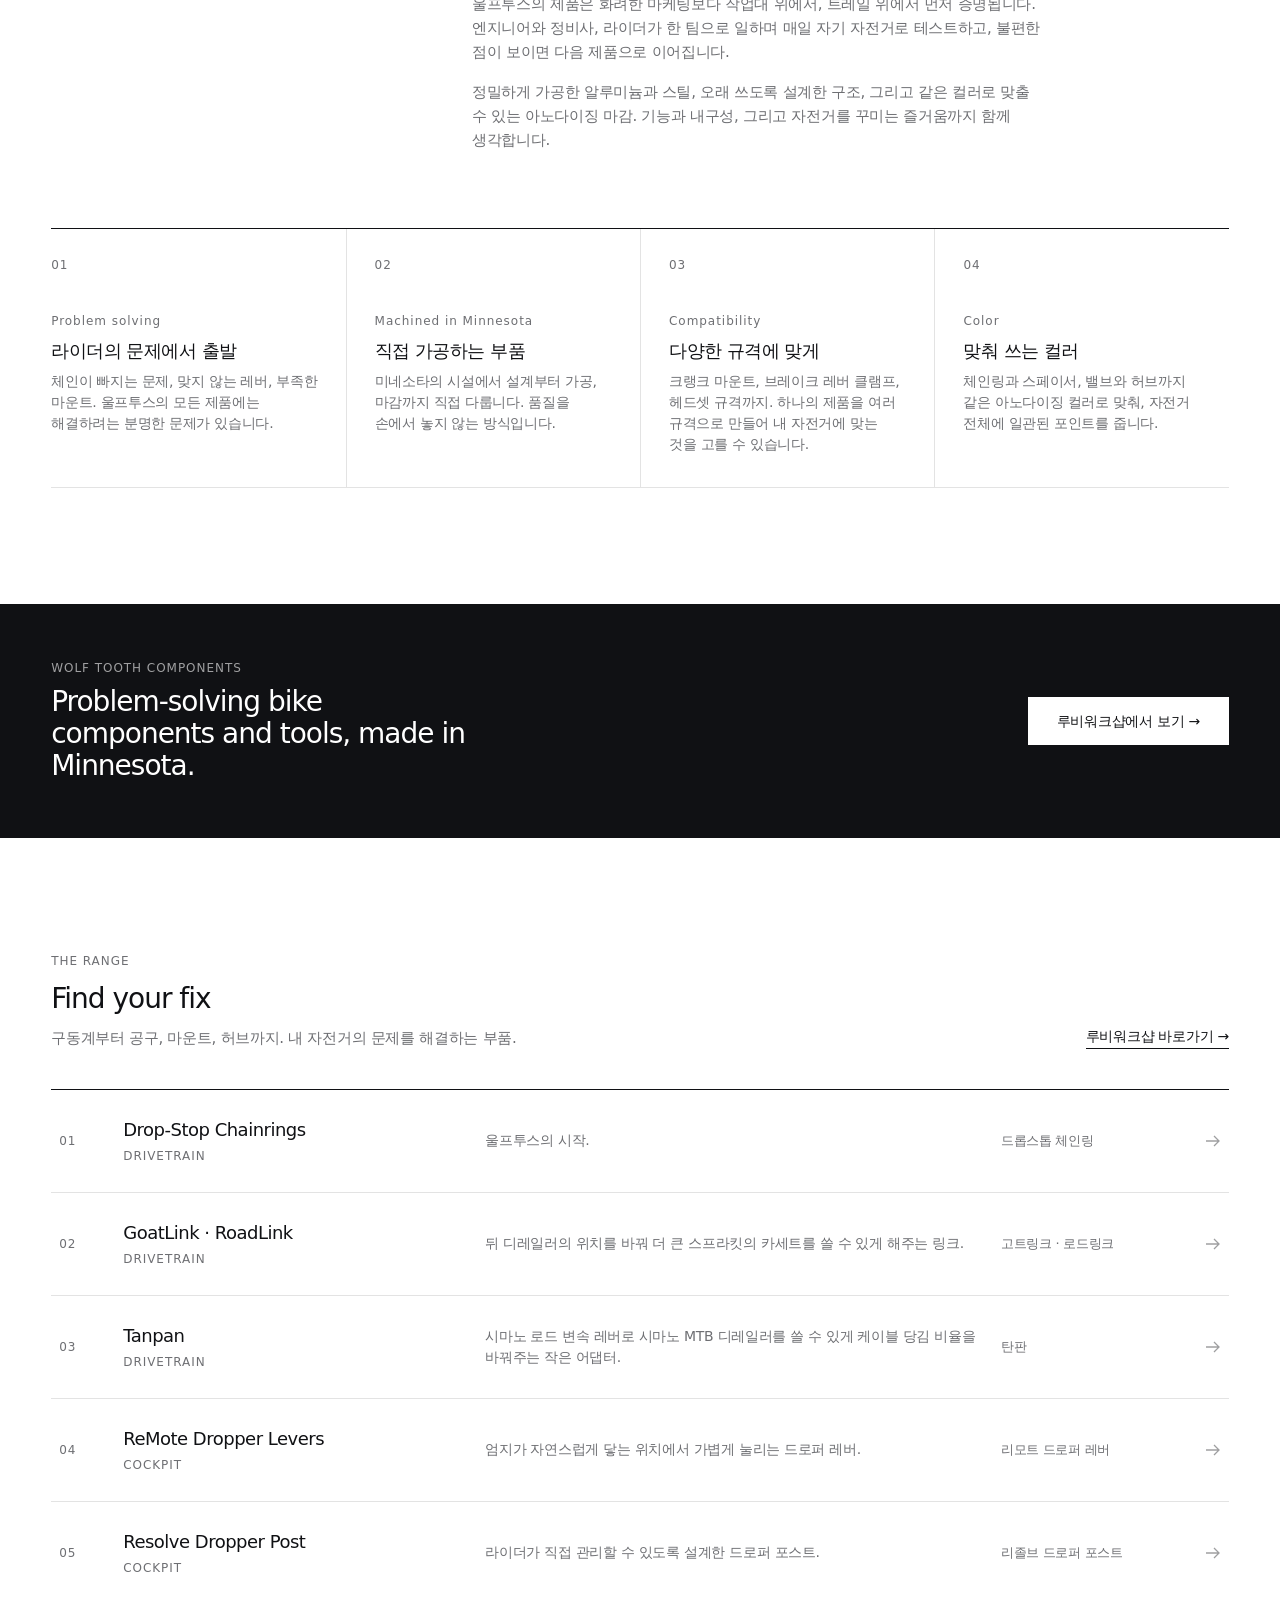
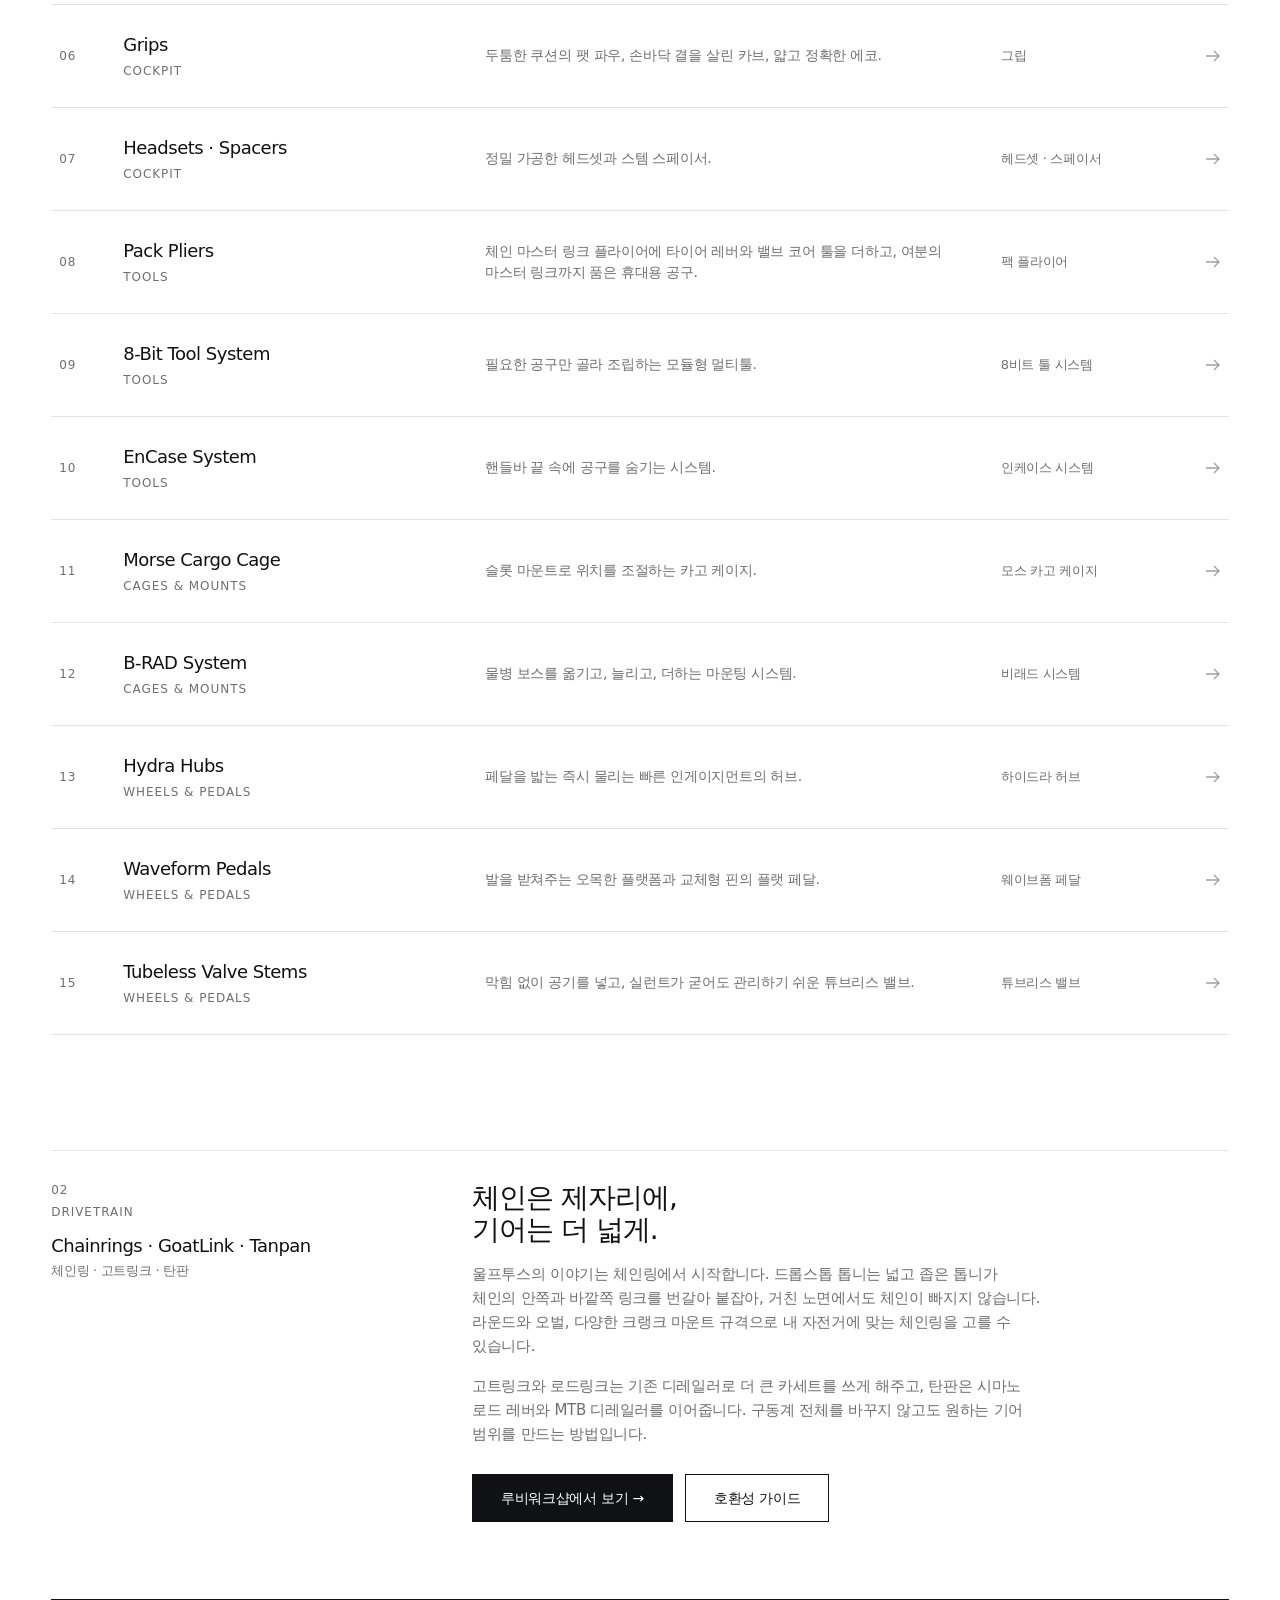
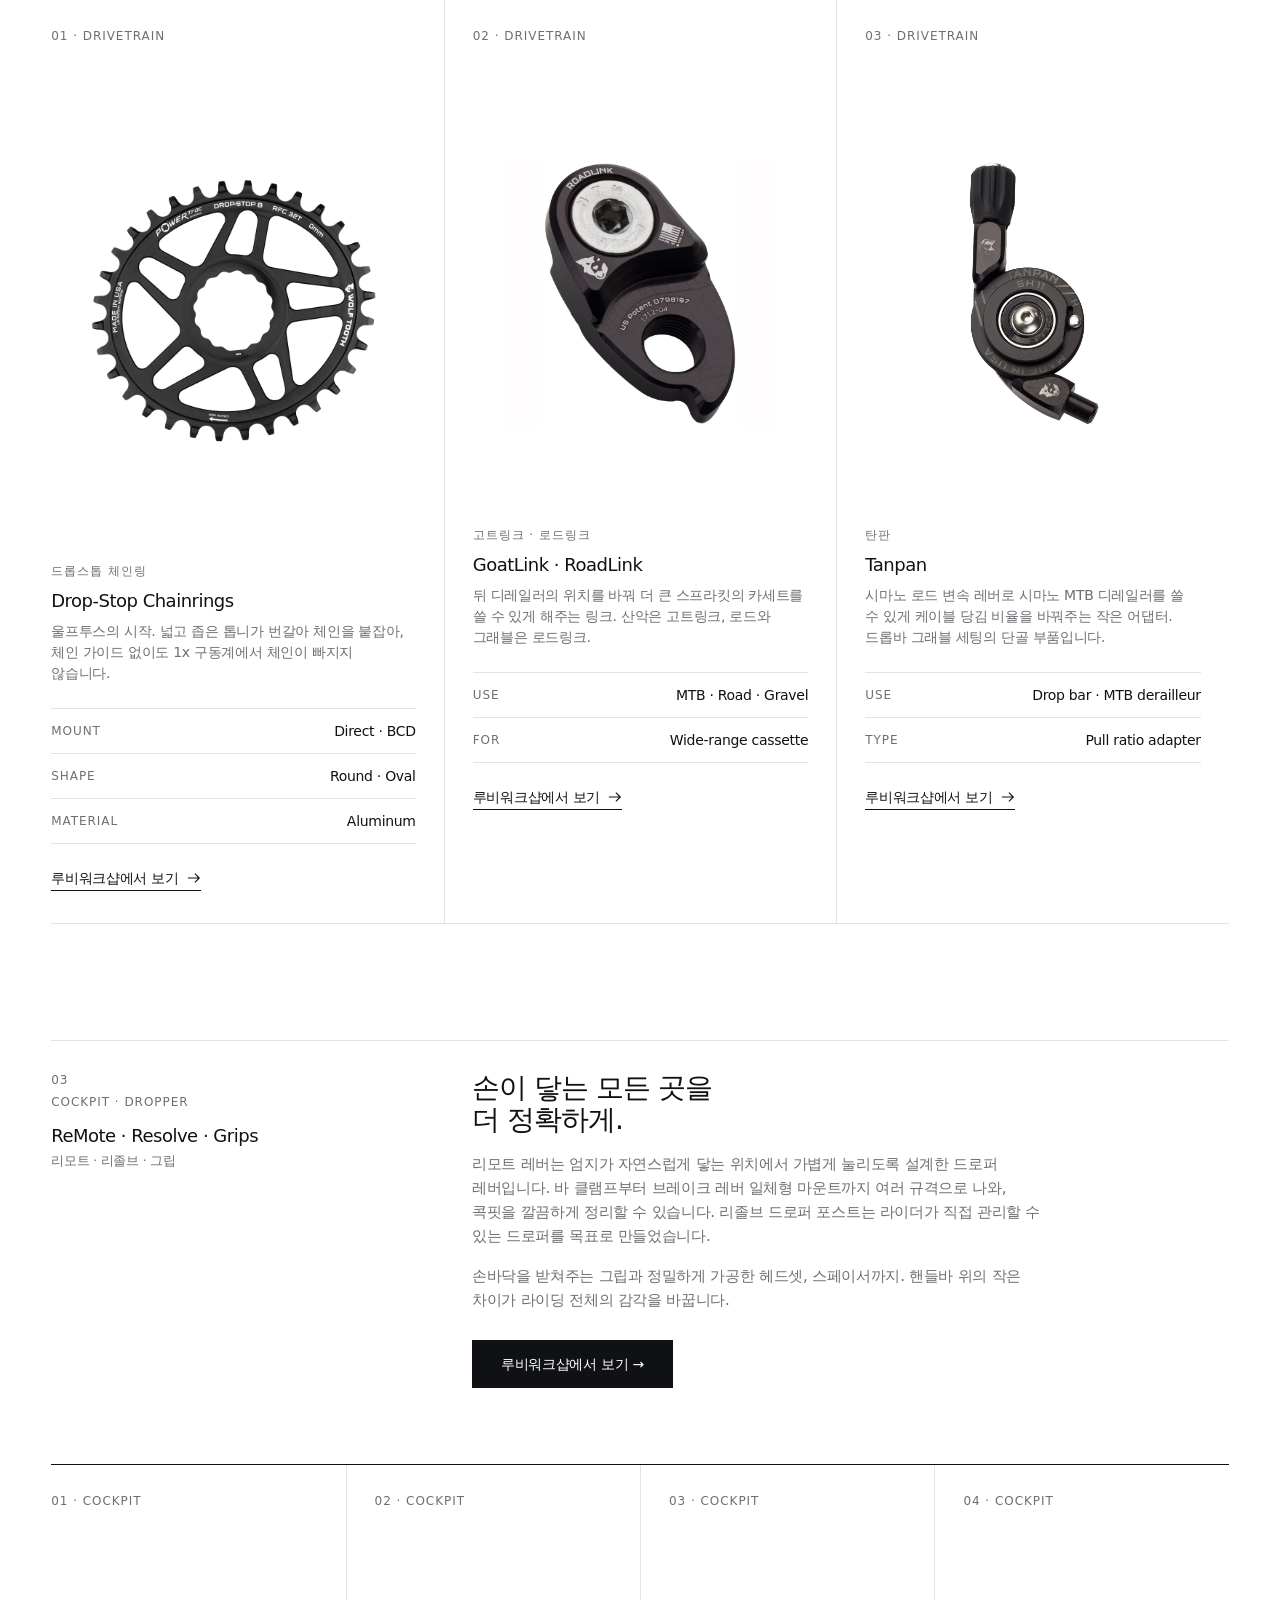
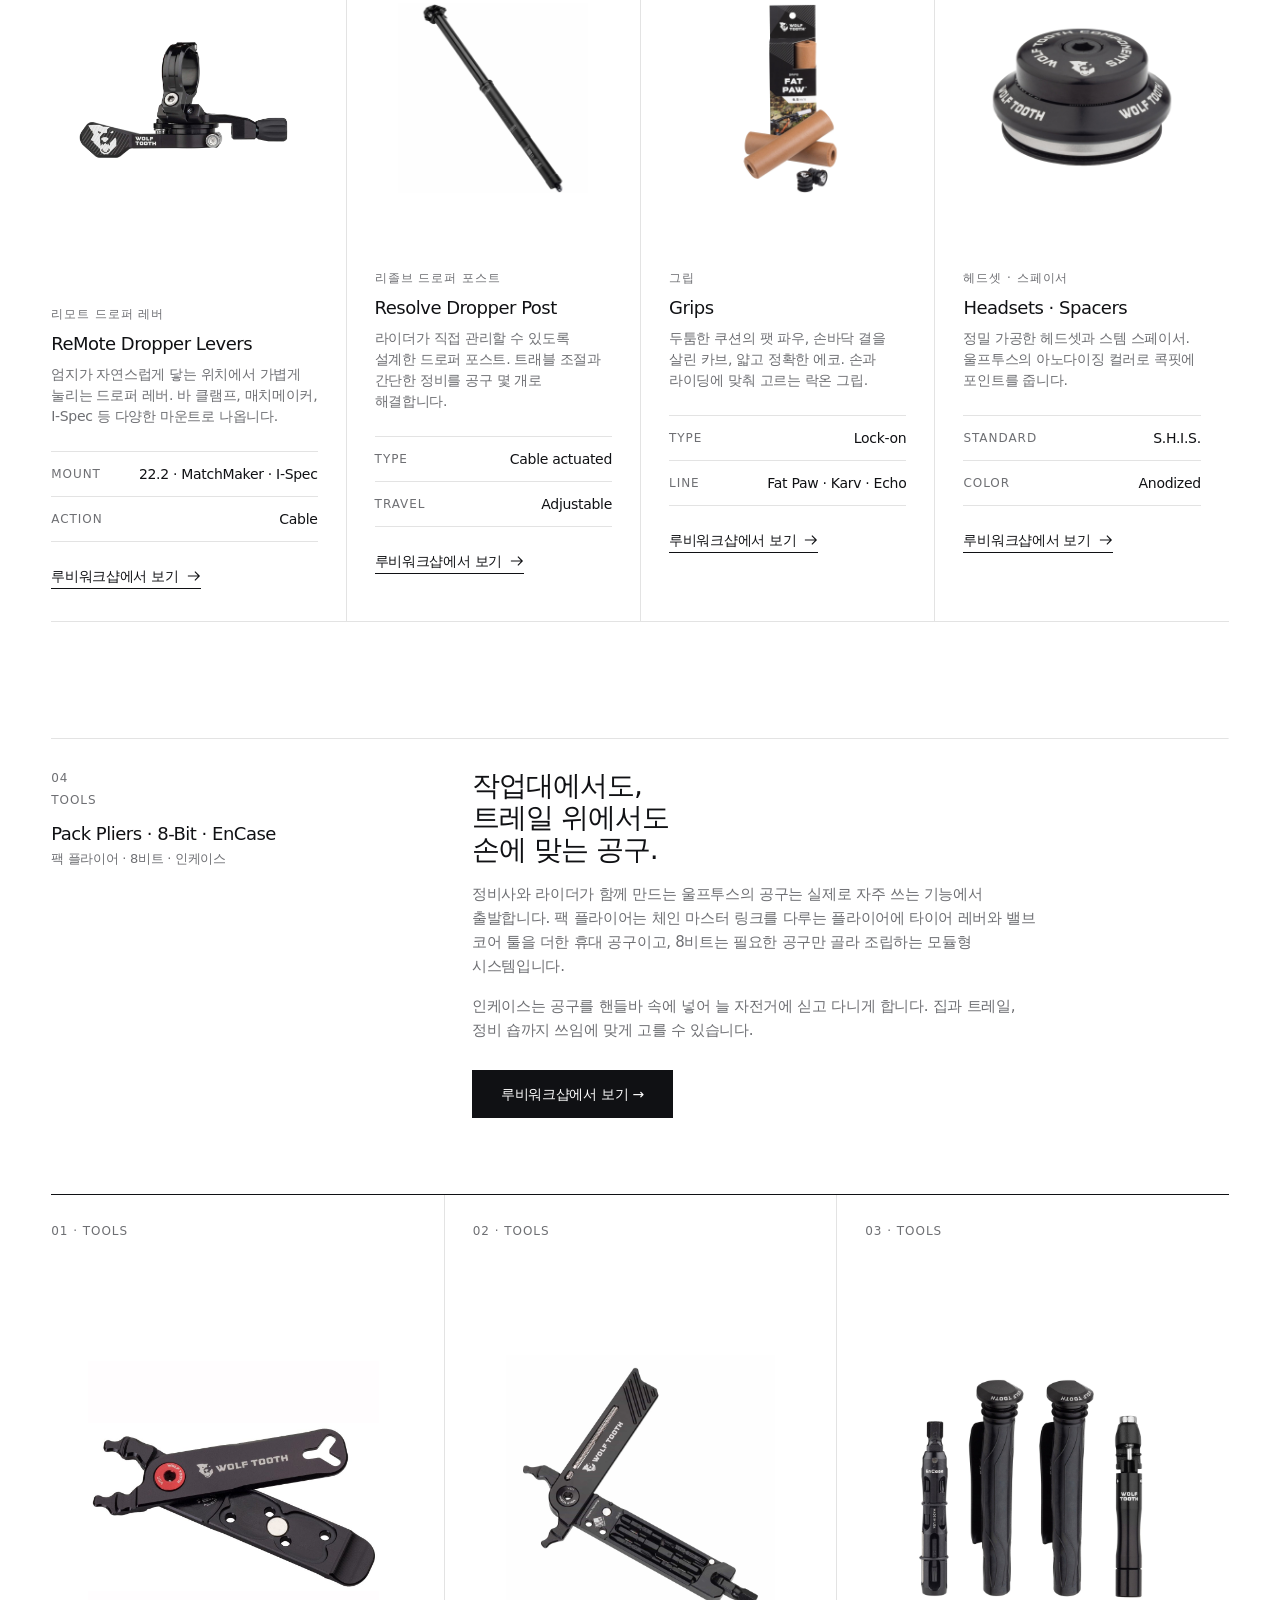
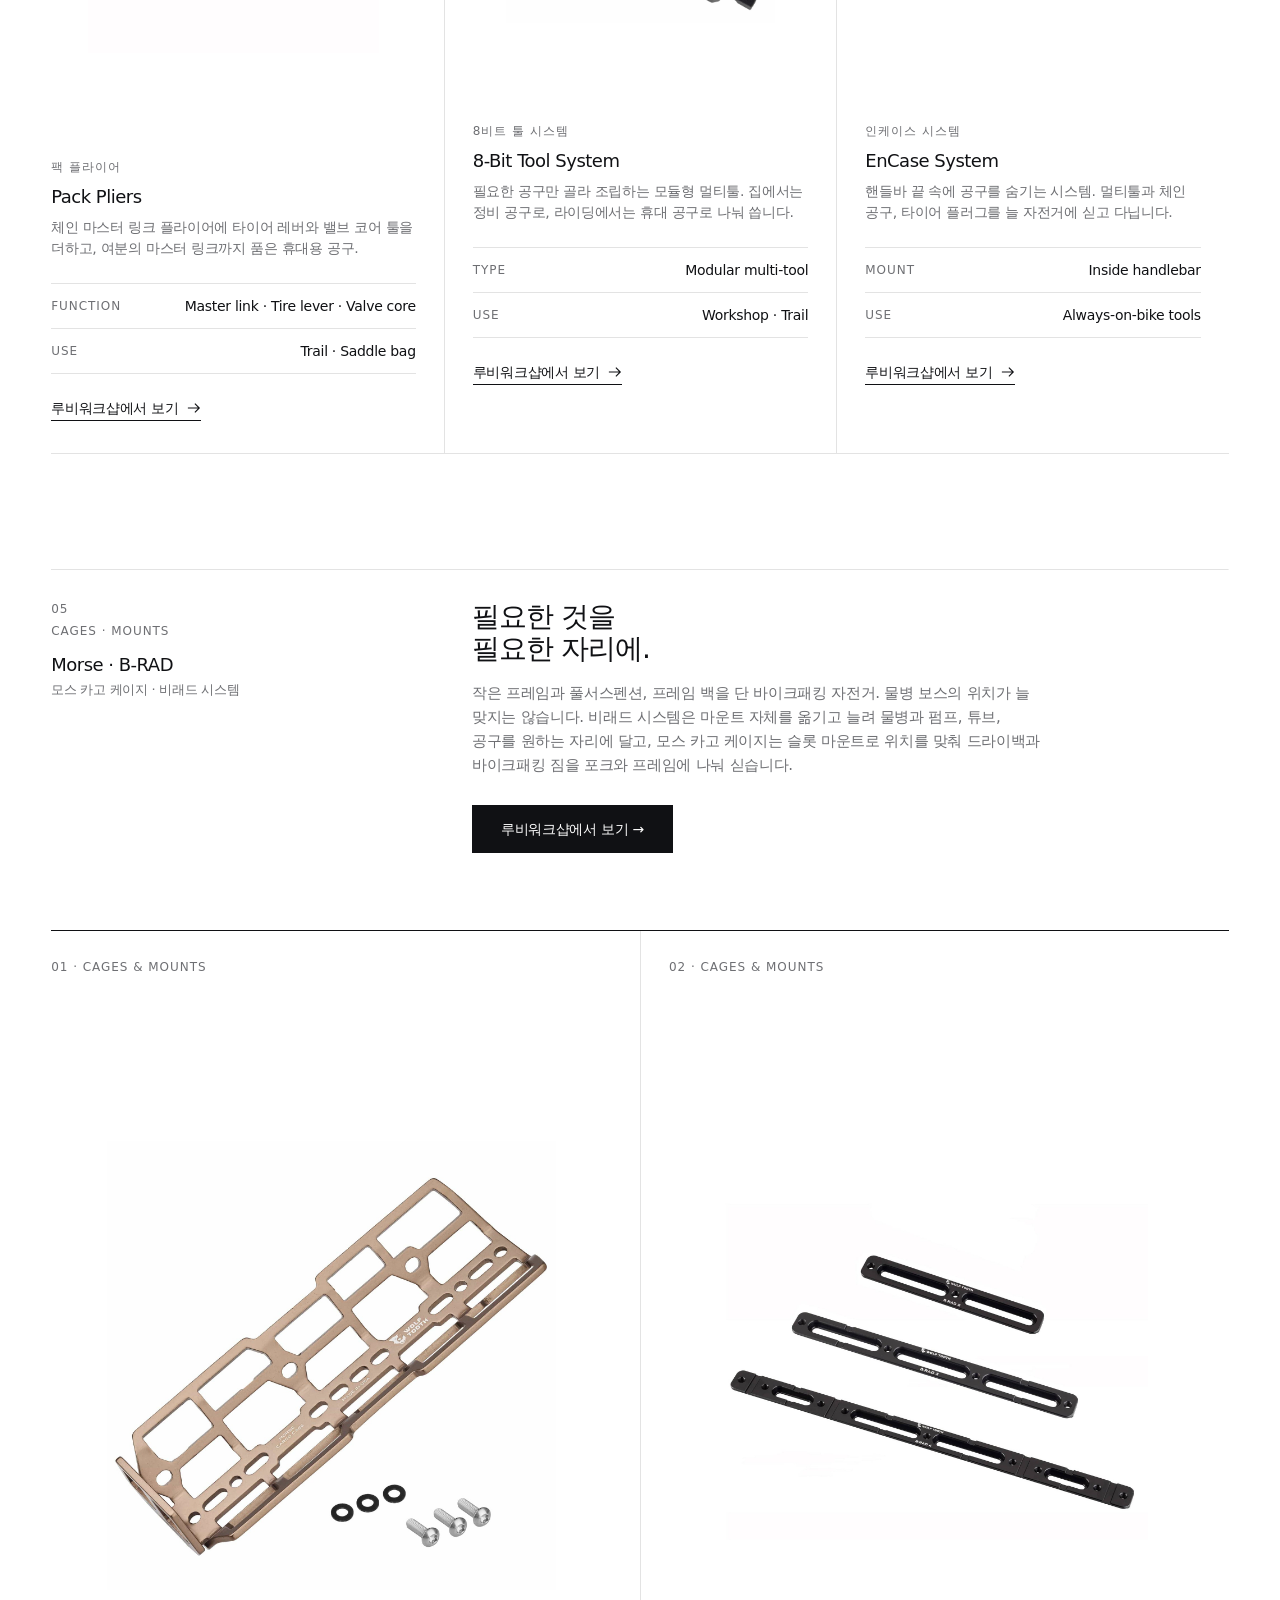
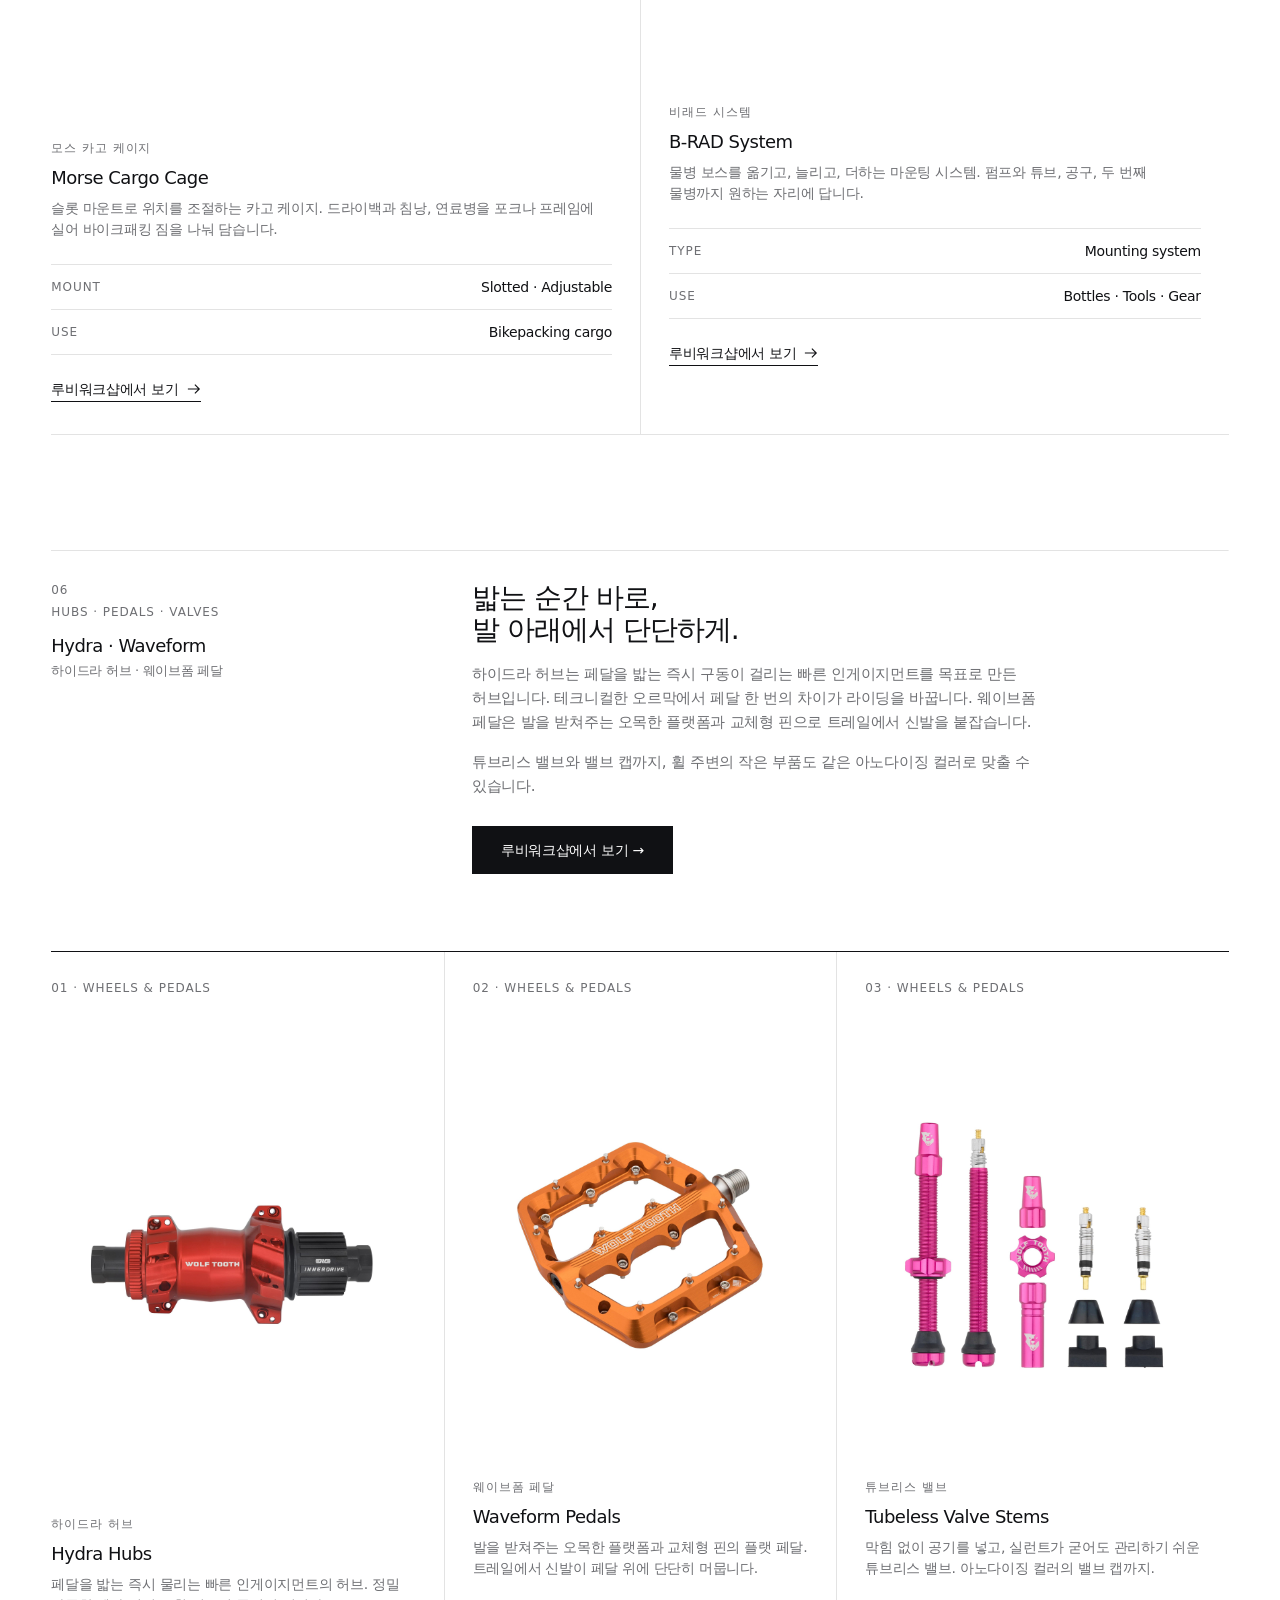
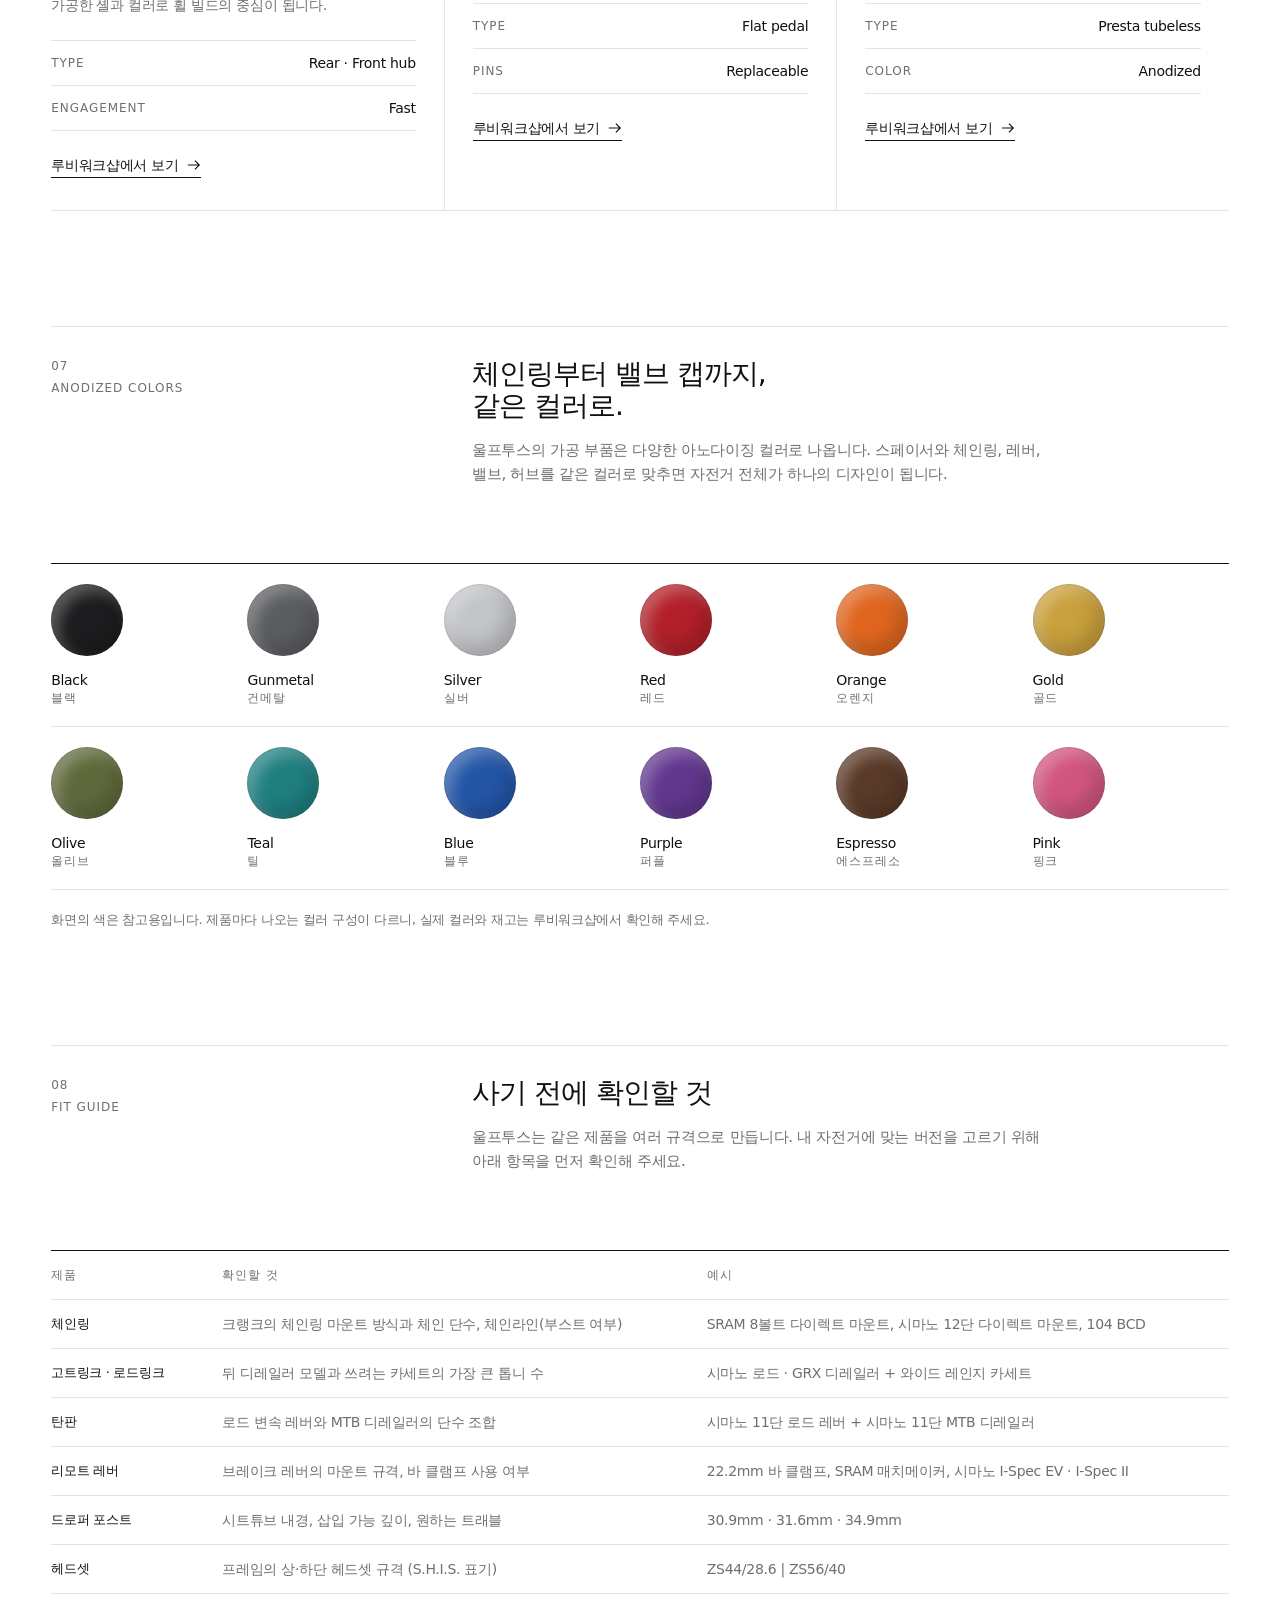
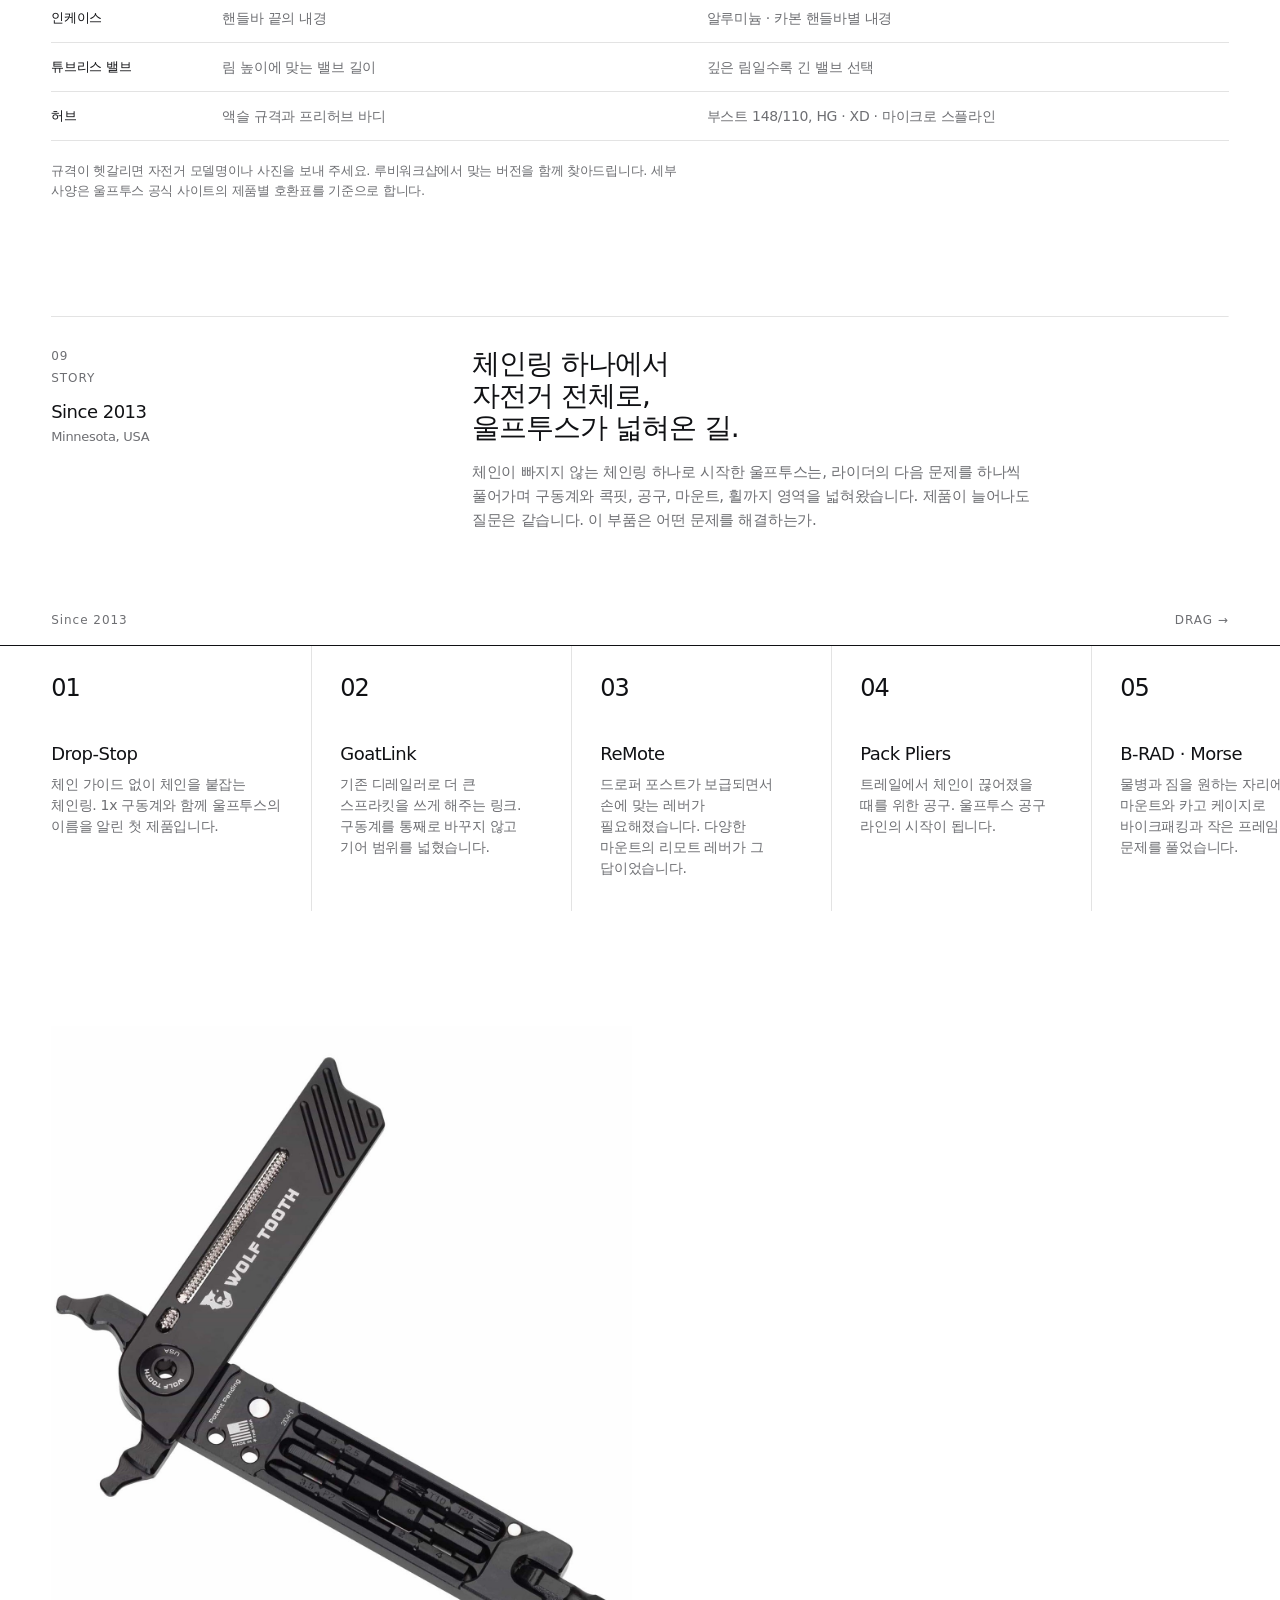
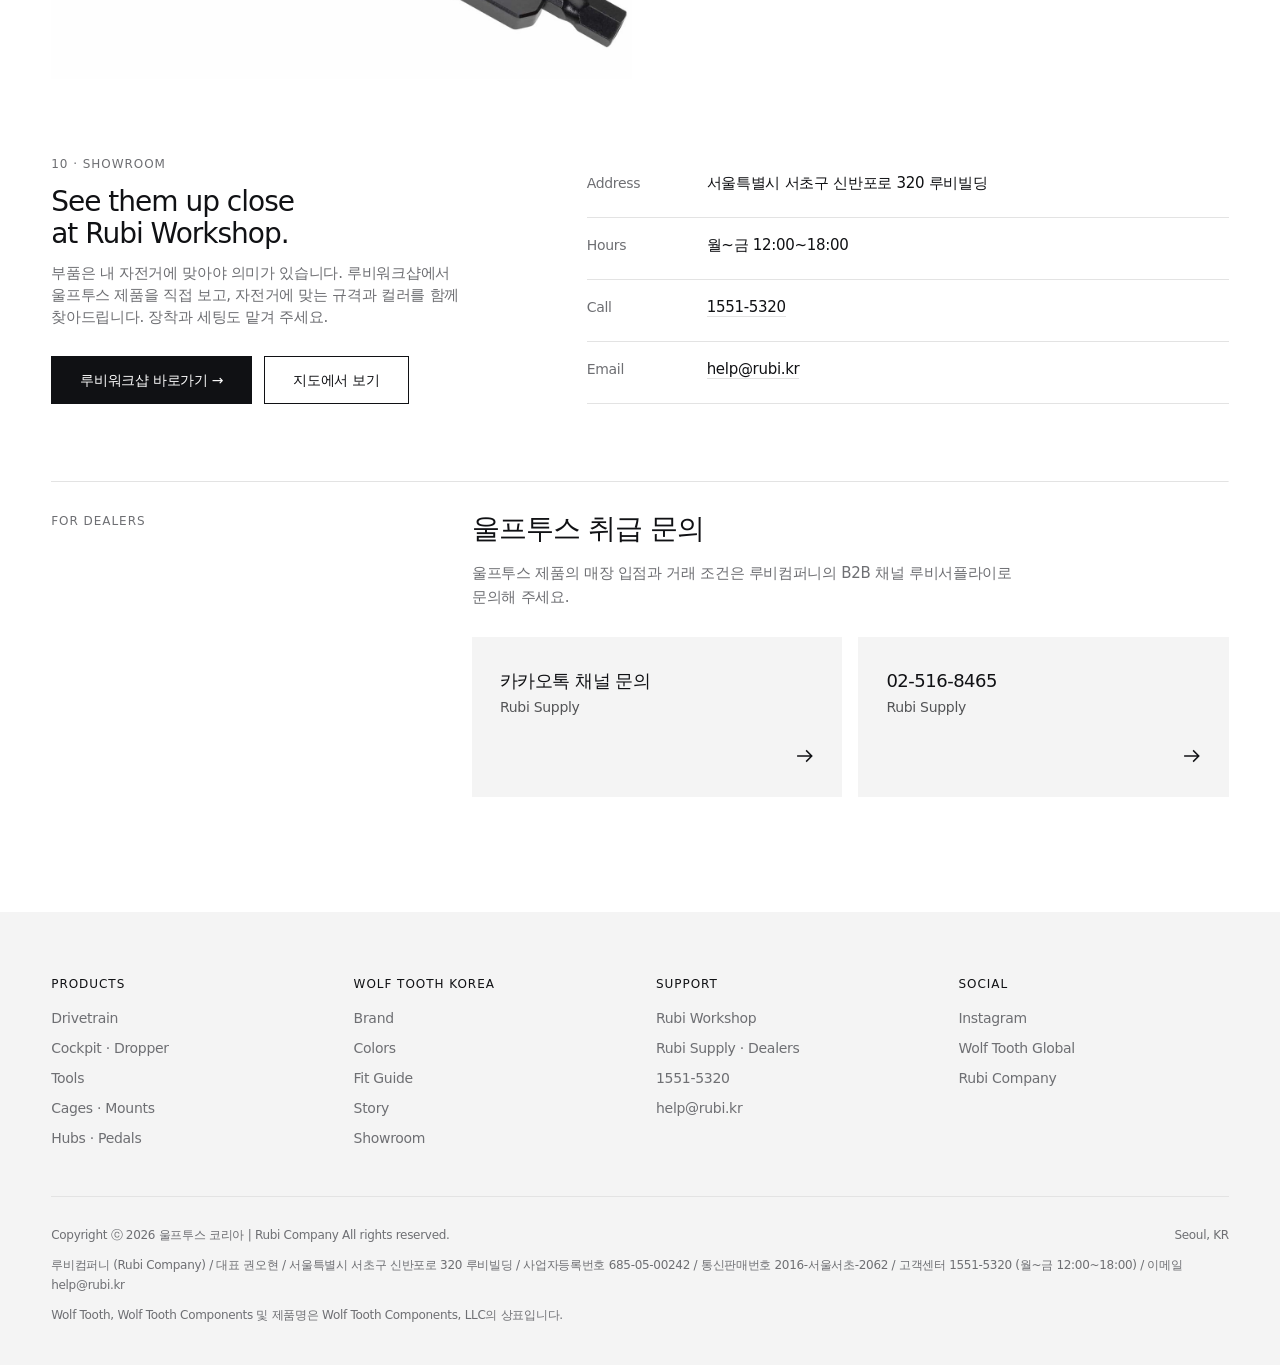
==== commit 2d8858b0: "히어로: 데스크톱 회색 배경, 제품 누끼 이미지, 라이프스타일 사진 가장자리 페이드 Co-Authored-By: Claude Opus 5.5 <noreply@anthropic.co" ====
--- a/index.html
+++ b/index.html
@@ -458,12 +458,32 @@
 figure.noimg::after{content:attr(data-label);position:absolute;inset:0;display:grid;place-items:center;padding:24px;text-align:center;font-size:12px;letter-spacing:var(--ls-label);text-transform:uppercase;color:var(--muted)}
 .opt.noimg,.opt:has(.noimg){display:none!important}
 
-/* 히어로: 제품 스테이지 슬라이드 */
-.rh-media.pd-stage{inset:0 0 clamp(88px,9vw,120px) 48%;background:#f3f3f1}
-.rh-media.pd-stage img{object-fit:contain;padding:8% 10%;transform:scale(1.03)}
-.rh-slide.is-active .rh-media.pd-stage img{transform:scale(1)}
-.rh-media.pd-stage.noimg{display:none}
-@media (max-width:767px){.rh-media.pd-stage{inset:44% 0 76px}.rh-media.pd-stage img{padding:8%}}
+/* 히어로
+   .rh-media.cut  누끼 딴 제품 이미지 (images/hero/*.webp, tools/cutout.py로 생성)
+   .rh-media.life 라이프스타일 사진, 가장자리를 흐리게 마스킹
+   데스크톱은 회색 배경 + 어두운 글자, 모바일은 위쪽 어두운 카피 영역 + 아래 회색 스테이지 */
+.rh-media.cut img{object-fit:contain;padding:9% 9% 17% 3%;filter:drop-shadow(0 22px 28px rgba(0,0,0,.14))}
+.rh-media.life{-webkit-mask-image:linear-gradient(90deg,transparent 0,#000 24%,#000 86%,transparent 100%),linear-gradient(180deg,transparent 0,#000 16%,#000 78%,transparent 100%);-webkit-mask-composite:source-in;mask-image:linear-gradient(90deg,transparent 0,#000 24%,#000 86%,transparent 100%),linear-gradient(180deg,transparent 0,#000 16%,#000 78%,transparent 100%);mask-composite:intersect}
+.rh-media.life img{object-fit:cover}
+.rh-media.noimg{display:none}
+@media (min-width:768px){
+  .rh{--rh-fg:#101114;--rh-fg-sub:rgba(16,17,20,.55);--rh-line:rgba(16,17,20,.2);background:#e9e9e7}
+  .rh-media.cut{inset:0 0 0 46%}
+  .rh-media.life{inset:0 0 0 38%}
+  .rh-btn{border-color:rgba(16,17,20,.3)}
+  .rh-btn:hover,.rh-icon:hover{background:#101114;border-color:#101114;color:#fff}
+}
+@media (min-width:768px) and (max-width:1100px){
+  .rh-copy{max-width:380px}
+  .rh-media.cut{inset:0 0 0 max(46%,440px)}
+  .rh-media.cut img{padding:12% 8% 22% 4%}
+  .rh-media.life{inset:0 0 0 max(38%,360px)}
+}
+@media (max-width:767px){
+  .rh-media.cut,.rh-media.life{inset:44% 0 76px}
+  .rh-slide::before{content:"";position:absolute;inset:44% 0 76px;background:#e9e9e7}
+  .rh-media.cut img{padding:8% 10% 10%}
+}
 
 /* 아노다이징 컬러 */
 .swatches{display:grid;grid-template-columns:repeat(6,1fr);border-top:1px solid var(--fg)}
@@ -537,7 +557,7 @@
 <!-- ===== 히어로 슬라이드 ===== -->
 <section class="rh" id="top" data-sec aria-roledescription="carousel" aria-label="Wolf Tooth">
     <div class="rh-slide is-active" role="group" aria-roledescription="slide" aria-label="1 / 4">
-      <div class="rh-media pd-stage"><img src="images/p/dropstop-1.jpg" alt="Wolf Tooth 드롭스톱 체인링"></div>
+      <div class="rh-media cut"><img src="images/hero/dropstop.webp" alt="Wolf Tooth 드롭스톱 체인링"></div>
       <div class="rh-inner"><div class="rh-copy">
         <p class="rh-eyebrow">Minnesota · Since 2013</p>
         <h2 class="rh-title">Wolf Tooth</h2>
@@ -547,7 +567,7 @@
       </div></div>
     </div>
     <div class="rh-slide" role="group" aria-roledescription="slide" aria-label="2 / 4">
-      <div class="rh-media pd-stage"><img src="images/p/packpliers-1.jpg" alt="Wolf Tooth 팩 플라이어" loading="lazy"></div>
+      <div class="rh-media cut"><img src="images/hero/packpliers.webp" alt="Wolf Tooth 팩 플라이어" loading="lazy"></div>
       <div class="rh-inner"><div class="rh-copy">
         <p class="rh-eyebrow">Tools</p>
         <h2 class="rh-title">Pack Pliers · 8-Bit</h2>
@@ -557,7 +577,7 @@
       </div></div>
     </div>
     <div class="rh-slide" role="group" aria-roledescription="slide" aria-label="3 / 4">
-      <div class="rh-media pd-stage"><img src="images/p/remote-1.jpg" alt="Wolf Tooth 리모트 드로퍼 레버" loading="lazy"></div>
+      <div class="rh-media life"><img src="images/p/remote-2.jpg" alt="Wolf Tooth 리모트 드로퍼 레버 라이딩" loading="lazy"></div>
       <div class="rh-inner"><div class="rh-copy">
         <p class="rh-eyebrow">Cockpit · Dropper</p>
         <h2 class="rh-title">ReMote · Resolve</h2>
@@ -567,7 +587,7 @@
       </div></div>
     </div>
     <div class="rh-slide" role="group" aria-roledescription="slide" aria-label="4 / 4">
-      <div class="rh-media pd-stage"><img src="images/p/morse-1.jpg" alt="Wolf Tooth 모스 카고 케이지" loading="lazy"></div>
+      <div class="rh-media cut"><img src="images/hero/morse.webp" alt="Wolf Tooth 모스 카고 케이지" loading="lazy"></div>
       <div class="rh-inner"><div class="rh-copy">
         <p class="rh-eyebrow">Cages · Mounts</p>
         <h2 class="rh-title">Morse · B-RAD</h2>
